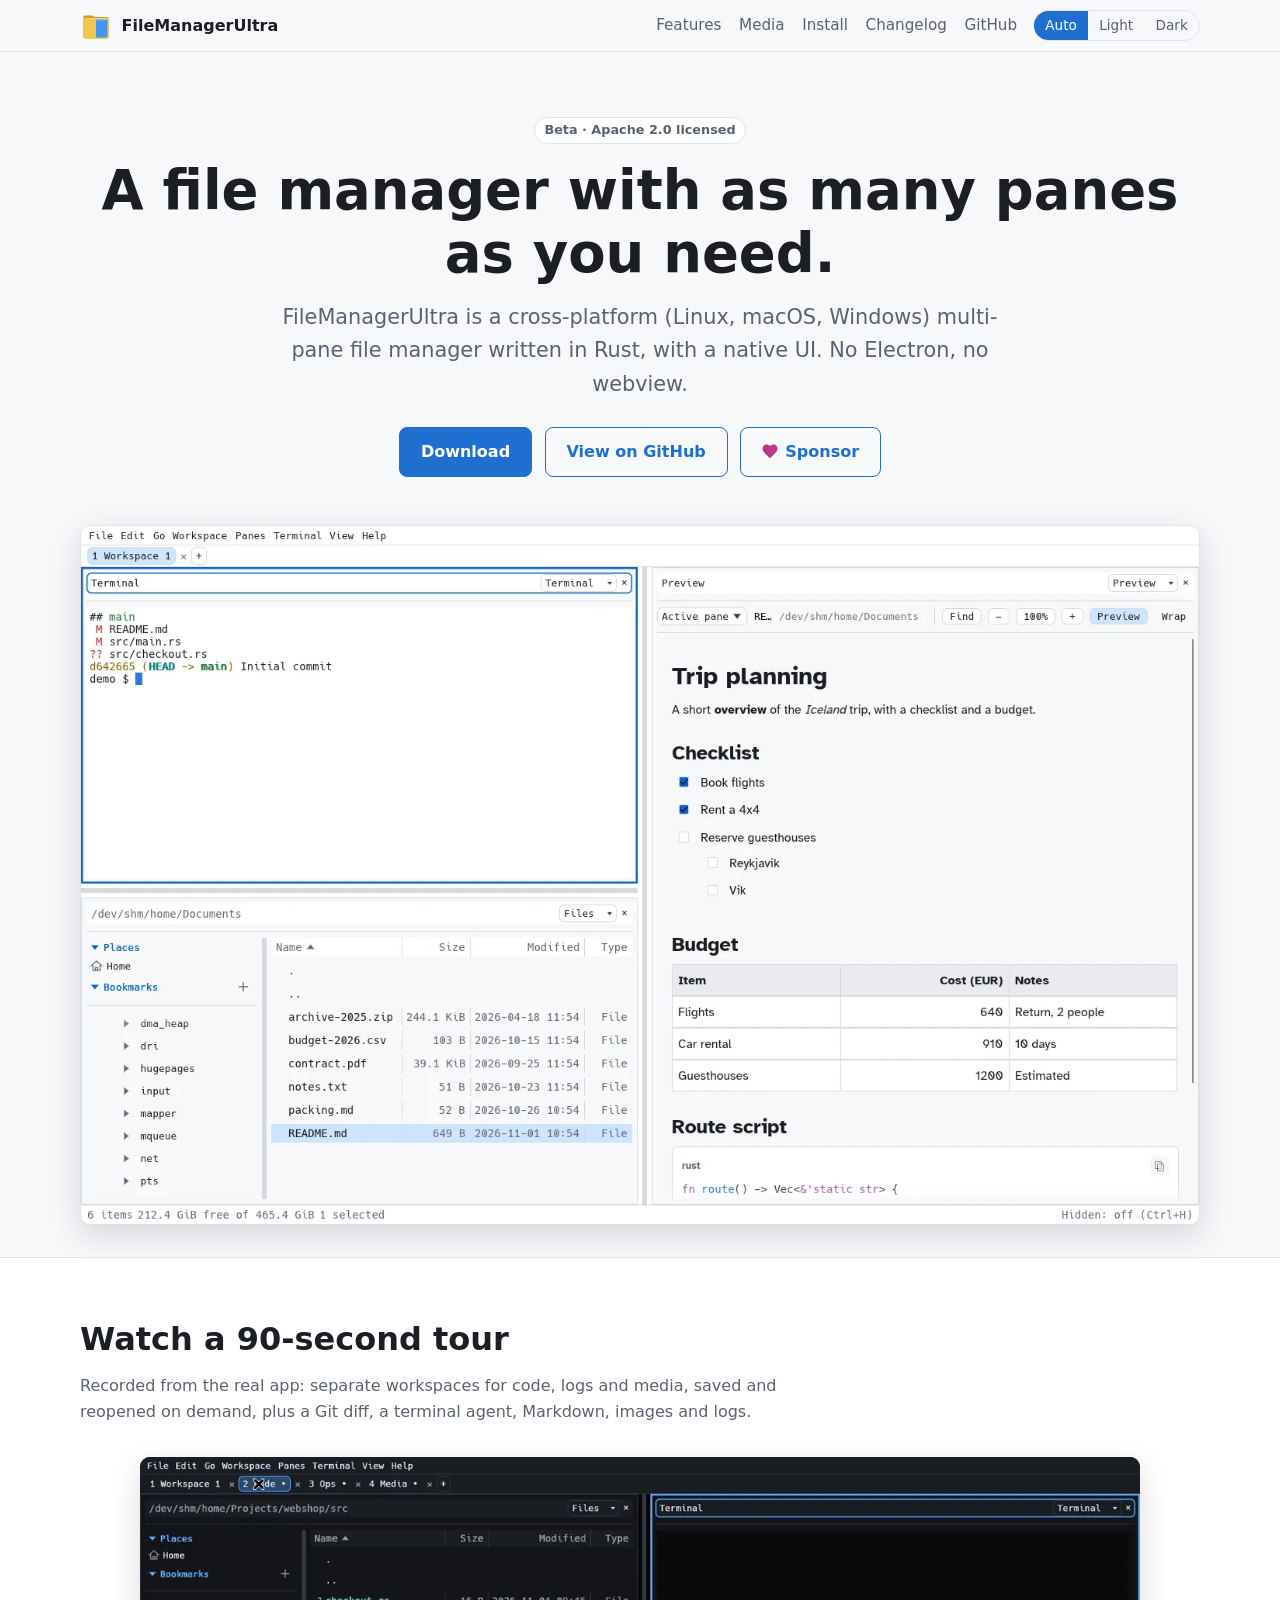
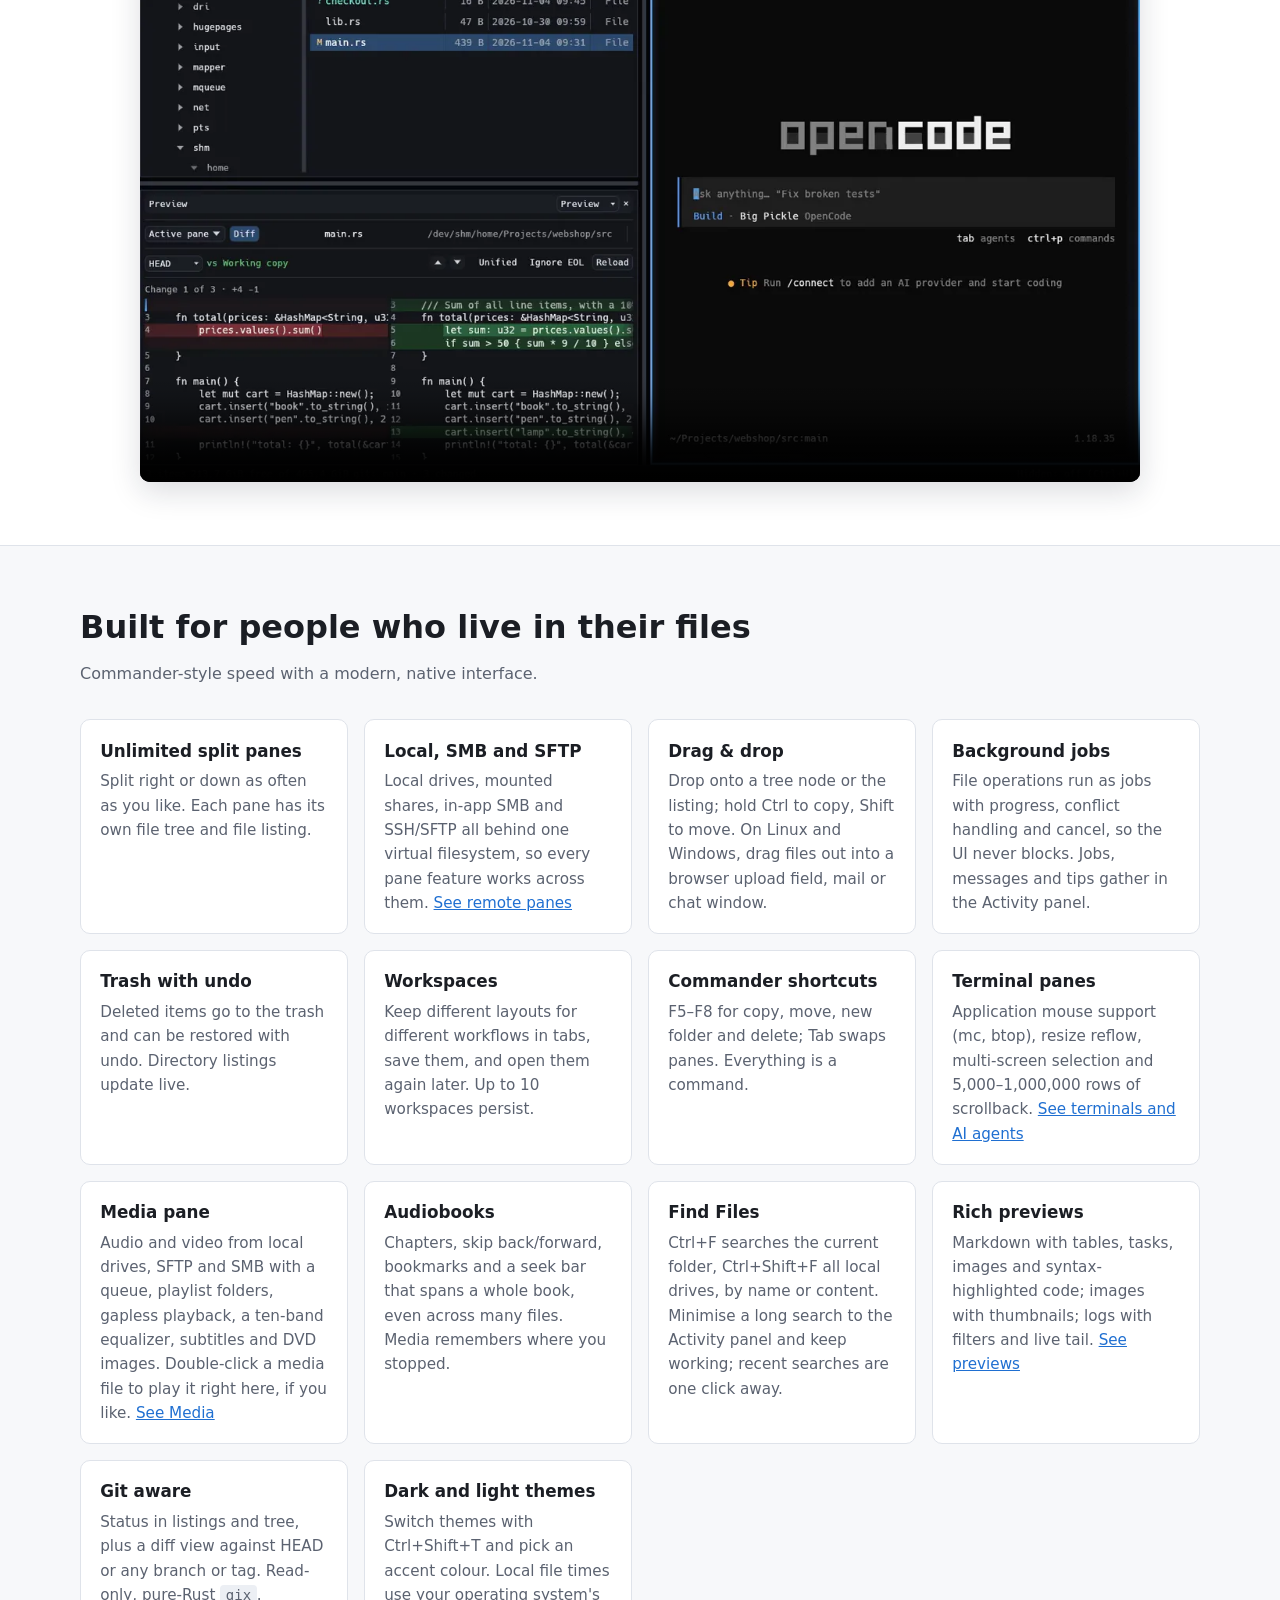
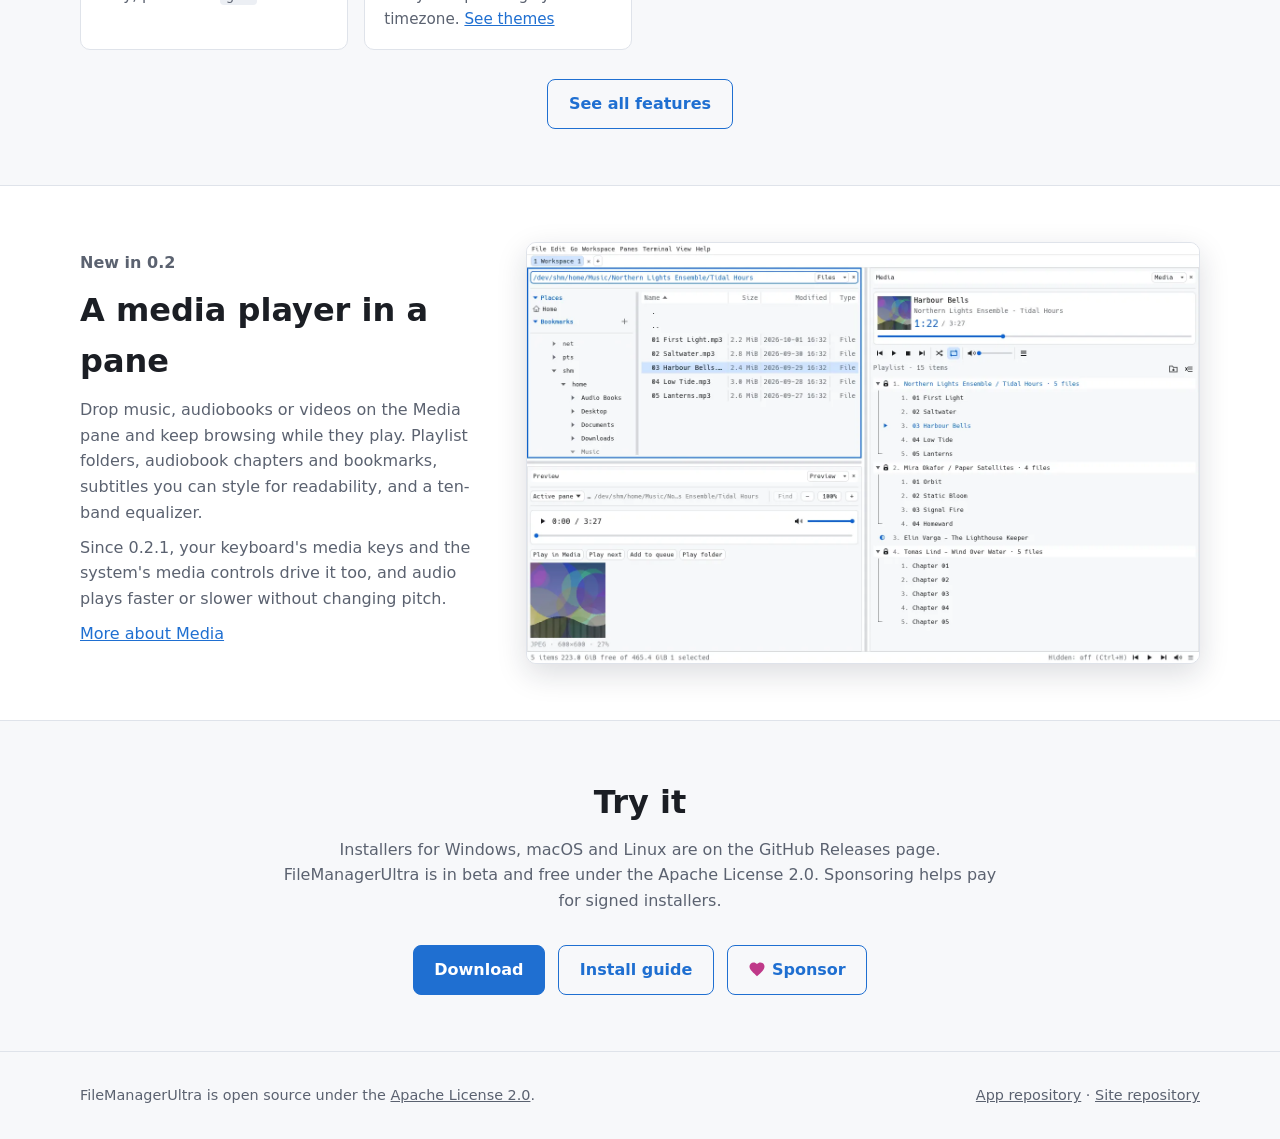
==== index.html @ ac201238 "Site for release 0.2.1 - Latest release 0.2.1 on the install page and in AGENTS.md. - Media: media k" ====
<!doctype html>
<html lang="en">
<head>
  <meta charset="utf-8">
  <meta name="viewport" content="width=device-width, initial-scale=1">
  <title>FileManagerUltra – a multi-pane file manager written in Rust</title>
  <meta name="description" content="FileManagerUltra is a cross-platform multi-pane file manager written in Rust with a native UI: unlimited split panes, local, SMB and SFTP, background jobs, terminal panes, a media player, rich previews and Git status.">
  <meta name="color-scheme" content="light dark">
  <link rel="icon" type="image/png" href="assets/favicon.png">
  <link rel="stylesheet" href="assets/style.css">
  <script>
    // Sections that moved off this page when the site was split up: keep old links working.
    (function () {
      var moved = { screenshots: "features.html#previews", accents: "features.html#accents", ai: "features.html#ai",
                    remote: "features.html#remote", install: "install.html", status: "install.html#status" };
      var to = moved[location.hash.slice(1)];
      if (to) location.replace(to);
    })();
  </script>
  <script src="assets/theme.js" defer></script>
  <script src="assets/lightbox.js" defer></script>
</head>
<body>
  <a class="skip" href="#main">Skip to content</a>

  <header class="site">
    <div class="wrap">
      <a class="brand" href="index.html"><img src="assets/logo.svg" alt="" width="32" height="32"><span>FileManagerUltra</span></a>
      <nav aria-label="Main">
        <a href="features.html">Features</a>
        <a href="features.html#media">Media</a>
        <a href="install.html">Install</a>
        <a href="https://github.com/FileManagerUltra/FileManagerUltra/blob/main/CHANGELOG.md">Changelog</a>
        <a href="https://github.com/FileManagerUltra/FileManagerUltra">GitHub</a>
      </nav>
      <div class="theme-toggle" role="group" aria-label="Theme">
        <button type="button" data-mode="auto" aria-pressed="true">Auto</button>
        <button type="button" data-mode="light" aria-pressed="false">Light</button>
        <button type="button" data-mode="dark" aria-pressed="false">Dark</button>
      </div>
    </div>
  </header>

  <main id="main">
    <section class="hero" id="top">
      <div class="wrap">
        <span class="badge">Beta · Apache 2.0 licensed</span>
        <h1>A file manager with as many panes as you need.</h1>
        <p class="lead">FileManagerUltra is a cross-platform (Linux, macOS, Windows) multi-pane file manager written in Rust, with a native UI. No Electron, no webview.</p>
        <div class="cta">
          <a class="btn" href="https://github.com/FileManagerUltra/FileManagerUltra/releases">Download</a>
          <a class="btn secondary" href="https://github.com/FileManagerUltra/FileManagerUltra">View on GitHub</a>
          <a class="btn secondary sponsor" href="https://github.com/sponsors/FileManagerUltra"><svg class="heart" aria-hidden="true" viewBox="0 0 16 16" width="16" height="16"><path fill="currentColor" d="M8 14.2 6.9 13.2C3 9.7.5 7.4.5 4.6.5 2.3 2.3.5 4.6.5c1.3 0 2.5.6 3.4 1.6C8.9 1.1 10.1.5 11.4.5c2.3 0 4.1 1.8 4.1 4.1 0 2.8-2.5 5.1-6.4 8.6Z"/></svg>Sponsor</a>
        </div>
        <figure class="shot">
          <picture>
            <source srcset="assets/screens/hero-dark.webp" media="(prefers-color-scheme: dark)">
            <img src="assets/screens/hero-light.webp" width="1440" height="900" alt="FileManagerUltra with a terminal pane and a file pane stacked on the left and a rendered Markdown preview on the right.">
          </picture>
        </figure>
      </div>
    </section>

    <section id="demo" class="alt">
      <div class="wrap">
        <h2>Watch a 90-second tour</h2>
        <p class="sub">Recorded from the real app: separate workspaces for code, logs and media, saved and reopened on demand, plus a Git diff, a terminal agent, Markdown, images and logs.</p>
        <div class="video-wrap">
          <video controls preload="none" poster="assets/video/poster.webp" width="1280" height="800">
            <source src="assets/video/demo.webm" type="video/webm">
            <source src="assets/video/demo.mp4" type="video/mp4">
            <track kind="captions" src="assets/video/demo.vtt" srclang="en" label="English" default>
            Your browser does not support HTML video. <a href="assets/video/demo.mp4">Download the demo</a>.
          </video>
        </div>
      </div>
    </section>

    <section id="features">
      <div class="wrap">
        <h2>Built for people who live in their files</h2>
        <p class="sub">Commander-style speed with a modern, native interface.</p>
        <div class="grid">
          <div class="card"><h3>Unlimited split panes</h3><p>Split right or down as often as you like. Each pane has its own file tree and file listing.</p></div>
          <div class="card"><h3>Local, SMB and SFTP</h3><p>Local drives, mounted shares, in-app SMB and SSH/SFTP all behind one virtual filesystem, so every pane feature works across them. <a href="features.html#remote">See remote panes</a></p></div>
          <div class="card"><h3>Drag &amp; drop</h3><p>Drop onto a tree node or the listing; hold Ctrl to copy, Shift to move. On Linux and Windows, drag files out into a browser upload field, mail or chat window.</p></div>
          <div class="card"><h3>Background jobs</h3><p>File operations run as jobs with progress, conflict handling and cancel, so the UI never blocks. Jobs, messages and tips gather in the Activity panel.</p></div>
          <div class="card"><h3>Trash with undo</h3><p>Deleted items go to the trash and can be restored with undo. Directory listings update live.</p></div>
          <div class="card"><h3>Workspaces</h3><p>Keep different layouts for different workflows in tabs, save them, and open them again later. Up to 10 workspaces persist.</p></div>
          <div class="card"><h3>Commander shortcuts</h3><p>F5–F8 for copy, move, new folder and delete; Tab swaps panes. Everything is a command.</p></div>
          <div class="card"><h3>Terminal panes</h3><p>Application mouse support (mc, btop), resize reflow, multi-screen selection and 5,000–1,000,000 rows of scrollback. <a href="features.html#ai">See terminals and AI agents</a></p></div>
          <div class="card"><h3>Media pane</h3><p>Audio and video from local drives, SFTP and SMB with a queue, playlist folders, gapless playback, a ten-band equalizer, subtitles and DVD images. Double-click a media file to play it right here, if you like. <a href="features.html#media">See Media</a></p></div>
          <div class="card"><h3>Audiobooks</h3><p>Chapters, skip back/forward, bookmarks and a seek bar that spans a whole book, even across many files. Media remembers where you stopped.</p></div>
          <div class="card"><h3>Find Files</h3><p>Ctrl+F searches the current folder, Ctrl+Shift+F all local drives, by name or content. Minimise a long search to the Activity panel and keep working; recent searches are one click away.</p></div>
          <div class="card"><h3>Rich previews</h3><p>Markdown with tables, tasks, images and syntax-highlighted code; images with thumbnails; logs with filters and live tail. <a href="features.html#previews">See previews</a></p></div>
          <div class="card"><h3>Git aware</h3><p>Status in listings and tree, plus a diff view against HEAD or any branch or tag. Read-only, pure-Rust <code>gix</code>.</p></div>
          <div class="card"><h3>Dark and light themes</h3><p>Switch themes with Ctrl+Shift+T and pick an accent colour. Local file times use your operating system's timezone. <a href="features.html#accents">See themes</a></p></div>
        </div>
        <div class="cta more"><a class="btn secondary" href="features.html">See all features</a></div>
      </div>
    </section>

    <section id="media-teaser" class="alt">
      <div class="wrap">
        <div class="feature">
          <div class="text">
            <p class="eyebrow">New in 0.2</p>
            <h2>A media player in a pane</h2>
            <p>Drop music, audiobooks or videos on the Media pane and keep browsing while they play. Playlist folders, audiobook chapters and bookmarks, subtitles you can style for readability, and a ten-band equalizer.</p>
            <p>Since 0.2.1, your keyboard's media keys and the system's media controls drive it too, and audio plays faster or slower without changing pitch.</p>
            <p><a href="features.html#media">More about Media</a></p>
          </div>
            <figure class="shot">
              <picture>
                <source srcset="assets/screens/media-dark.webp" media="(prefers-color-scheme: dark)">
                <img src="assets/screens/media-light.webp" width="1440" height="900" loading="lazy" alt="A Files pane and a Preview pane with an audio player on the left; the Media pane on the right shows the playing track with cover art and a playlist with album and audiobook folders.">
              </picture>
            </figure>
        </div>
      </div>
    </section>

    <section id="get">
      <div class="wrap center">
        <h2>Try it</h2>
        <p class="sub">Installers for Windows, macOS and Linux are on the GitHub Releases page. FileManagerUltra is in beta and free under the Apache License 2.0. Sponsoring helps pay for signed installers.</p>
        <div class="cta">
          <a class="btn" href="https://github.com/FileManagerUltra/FileManagerUltra/releases">Download</a>
          <a class="btn secondary" href="install.html">Install guide</a>
          <a class="btn secondary sponsor" href="https://github.com/sponsors/FileManagerUltra"><svg class="heart" aria-hidden="true" viewBox="0 0 16 16" width="16" height="16"><path fill="currentColor" d="M8 14.2 6.9 13.2C3 9.7.5 7.4.5 4.6.5 2.3 2.3.5 4.6.5c1.3 0 2.5.6 3.4 1.6C8.9 1.1 10.1.5 11.4.5c2.3 0 4.1 1.8 4.1 4.1 0 2.8-2.5 5.1-6.4 8.6Z"/></svg>Sponsor</a>
        </div>
      </div>
    </section>
  </main>

  <footer>
    <div class="wrap">
      <span>FileManagerUltra is open source under the <a href="https://github.com/FileManagerUltra/FileManagerUltra/blob/main/LICENSE">Apache License 2.0</a>.</span>
      <span><a href="https://github.com/FileManagerUltra/FileManagerUltra">App repository</a> · <a href="https://github.com/FileManagerUltra/FileManagerUltraSite">Site repository</a></span>
    </div>
  </footer>
</body>
</html>
---- assets/style.css ----
:root {
  color-scheme: light dark;
  --bg: #f7f8fa;
  --bg-alt: #ffffff;
  --text: #1b1e24;
  --muted: #5b6270;
  --border: #dfe3ea;
  --accent: #1f6fd1;
  --accent-text: #ffffff;
  --code-bg: #eceff4;
  --warn-bg: #fff4dc;
  --warn-border: #b97800;
  --sponsor: #bf3989;
  --shadow: 0 10px 30px rgba(20, 30, 50, 0.15);
  --radius: 10px;
  --font: system-ui, -apple-system, "Segoe UI", Roboto, "Helvetica Neue", Arial, sans-serif;
  --mono: ui-monospace, "SF Mono", Menlo, Consolas, "DejaVu Sans Mono", monospace;
}

@media (prefers-color-scheme: dark) {
  :root:not([data-theme="light"]) { --bg: #14161a; --bg-alt: #1b1e24; --text: #e8eaee; --muted: #a0a7b4; --border: #2c313a; --accent: #4594ed; --accent-text: #0b1220; --code-bg: #242830; --warn-bg: #2d2513; --warn-border: #e0a030; --sponsor: #f778ba; --shadow: 0 10px 30px rgba(0, 0, 0, 0.5); }
}
:root[data-theme="dark"] { --bg: #14161a; --bg-alt: #1b1e24; --text: #e8eaee; --muted: #a0a7b4; --border: #2c313a; --accent: #4594ed; --accent-text: #0b1220; --code-bg: #242830; --warn-bg: #2d2513; --warn-border: #e0a030; --sponsor: #f778ba; --shadow: 0 10px 30px rgba(0, 0, 0, 0.5); }
:root[data-theme="light"] { color-scheme: light; }
:root[data-theme="dark"] { color-scheme: dark; }

* { box-sizing: border-box; }

html { scroll-behavior: smooth; }

@media (prefers-reduced-motion: reduce) {
  html { scroll-behavior: auto; }
  * { transition: none !important; animation: none !important; }
}

body {
  margin: 0;
  font-family: var(--font);
  line-height: 1.6;
  color: var(--text);
  background: var(--bg);
}

a { color: var(--accent); }
a:focus-visible, .btn:focus-visible { outline: 3px solid var(--accent); outline-offset: 2px; }

.skip {
  position: absolute;
  left: -999px;
  top: 0;
  background: var(--accent);
  color: var(--accent-text);
  padding: .5rem 1rem;
  z-index: 10;
}
.skip:focus { left: 0; }

.wrap { width: min(1120px, 100% - 2rem); margin-inline: auto; }

header.site {
  position: sticky;
  top: 0;
  z-index: 5;
  background: color-mix(in srgb, var(--bg) 90%, transparent);
  backdrop-filter: blur(8px);
  border-bottom: 1px solid var(--border);
}
header.site .wrap { display: flex; align-items: center; gap: 1rem; padding-block: .6rem; flex-wrap: wrap; }
.brand { display: flex; align-items: center; gap: .6rem; font-weight: 700; color: var(--text); text-decoration: none; }
.brand img { width: 32px; height: 32px; }
nav { margin-left: auto; display: flex; gap: 1.1rem; flex-wrap: wrap; }
nav a { color: var(--muted); text-decoration: none; font-size: .95rem; }
nav a:hover { color: var(--text); }

.hero { padding: 4rem 0 2rem; text-align: center; }
.hero h1 { font-size: clamp(2rem, 5vw, 3.4rem); line-height: 1.15; margin: 0 0 1rem; }
.hero p.lead { font-size: clamp(1.05rem, 2.2vw, 1.3rem); color: var(--muted); max-width: 46rem; margin: 0 auto 1.6rem; }
.badge {
  display: inline-block;
  font-size: .8rem;
  font-weight: 600;
  padding: .15rem .6rem;
  border: 1px solid var(--border);
  border-radius: 999px;
  color: var(--muted);
  background: var(--bg-alt);
  margin-bottom: 1rem;
}
.cta { display: flex; gap: .8rem; justify-content: center; flex-wrap: wrap; }
.btn {
  display: inline-block;
  padding: .7rem 1.3rem;
  border-radius: 8px;
  font-weight: 600;
  text-decoration: none;
  border: 1px solid var(--accent);
  background: var(--accent);
  color: var(--accent-text);
}
.btn.secondary { background: transparent; color: var(--accent); }
.btn:hover { filter: brightness(1.08); }

.shot {
  margin: 0;
  border-radius: var(--radius);
  overflow: hidden;
  border: 1px solid var(--border);
  box-shadow: var(--shadow);
  background: var(--bg-alt);
}
.shot img { display: block; width: 100%; height: auto; }
.shot figcaption { padding: .7rem 1rem; font-size: .9rem; color: var(--muted); border-top: 1px solid var(--border); }
.hero .shot { margin-top: 3rem; text-align: left; }

section { padding: 3.5rem 0; }
section.alt { background: var(--bg-alt); border-block: 1px solid var(--border); }
h2 { font-size: clamp(1.5rem, 3vw, 2rem); margin: 0 0 .5rem; }
.sub { color: var(--muted); margin: 0 0 2rem; max-width: 46rem; }

.grid { display: grid; gap: 1rem; grid-template-columns: repeat(auto-fit, minmax(260px, 1fr)); }
.card { border: 1px solid var(--border); border-radius: var(--radius); padding: 1.1rem 1.2rem; background: var(--bg-alt); }
section.alt .card { background: var(--bg); }
.card h3 { margin: 0 0 .3rem; font-size: 1.05rem; }
.card p { margin: 0; color: var(--muted); font-size: .95rem; }

.showcase { display: grid; gap: 3rem; }
.feature { display: grid; gap: 1.5rem; align-items: center; grid-template-columns: 1fr 1.6fr; }
.feature:nth-child(even) { grid-template-columns: 1.6fr 1fr; }
.feature:nth-child(even) .text { order: 2; }
.feature h3 { margin: 0 0 .5rem; font-size: 1.3rem; }
.feature p { color: var(--muted); margin: 0 0 .6rem; }
@media (max-width: 820px) {
  .feature, .feature:nth-child(even) { grid-template-columns: 1fr; }
  .feature:nth-child(even) .text { order: 0; }
}

.platforms { display: grid; gap: 1rem; grid-template-columns: repeat(auto-fit, minmax(300px, 1fr)); }
pre, code { font-family: var(--mono); font-size: .88rem; }
code { background: var(--code-bg); padding: .1rem .35rem; border-radius: 4px; }
pre { background: var(--code-bg); padding: .8rem 1rem; border-radius: 8px; overflow-x: auto; margin: .6rem 0; }
pre code { background: none; padding: 0; }
.card ol, .card ul { margin: .4rem 0 0; padding-left: 1.2rem; color: var(--muted); font-size: .95rem; }

.note { border-left: 4px solid var(--accent); padding: .6rem 1rem; background: var(--bg-alt); border-radius: 0 8px 8px 0; margin-top: 1.5rem; color: var(--muted); }

footer { border-top: 1px solid var(--border); padding: 2rem 0; color: var(--muted); font-size: .9rem; }
footer .wrap { display: flex; gap: 1rem 2rem; flex-wrap: wrap; justify-content: space-between; }
footer a { color: var(--muted); }

.theme-toggle { display: inline-flex; border: 1px solid var(--border); border-radius: 999px; overflow: hidden; }
.theme-toggle button { font: inherit; font-size: .85rem; padding: .25rem .7rem; border: 0; background: transparent; color: var(--muted); cursor: pointer; }
.theme-toggle button[aria-pressed="true"] { background: var(--accent); color: var(--accent-text); }
.theme-toggle button:focus-visible { outline: 3px solid var(--accent); outline-offset: -3px; }
.video-wrap { max-width: 1000px; margin-inline: auto; }
.video-wrap video { width: 100%; height: auto; border-radius: var(--radius); box-shadow: var(--shadow); background: #000; }
.pair { display: grid; grid-template-columns: repeat(2, 1fr); gap: 1.25rem; margin-top: 1.5rem; }
.pair figure { margin: 0; }
.pair figcaption { font-size: .9rem; color: var(--muted); margin-top: .4rem; }
.pair img { width: 100%; height: auto; border-radius: var(--radius); box-shadow: var(--shadow); }
@media (max-width: 700px) { .pair { grid-template-columns: 1fr; } }

.zoomable { cursor: zoom-in; }
.lightbox { border: 0; padding: 0; background: transparent; max-width: 96vw; max-height: 96vh; }
.lightbox::backdrop { background: rgba(0, 0, 0, .85); }
.lightbox img { display: block; max-width: 96vw; max-height: 96vh; width: auto; height: auto; border-radius: 8px; cursor: zoom-out; }
.lightbox-close { position: fixed; top: 12px; right: 16px; font-size: 2rem; line-height: 1; color: #fff; background: rgba(0, 0, 0, .5); border: 0; border-radius: 50%; width: 2.5rem; height: 2.5rem; cursor: pointer; }

.pair.trio { grid-template-columns: repeat(3, 1fr); }
@media (max-width: 700px) { .pair.trio { grid-template-columns: 1fr; } }

/* Multi-page: current page in the header, page headings, in-page sub-navigation */
nav a[aria-current="page"] { color: var(--text); font-weight: 600; }
section[id] { scroll-margin-top: 4.5rem; }
.page-head { padding: 3rem 0 1rem; text-align: center; }
.page-head h1, #install h1 { font-size: clamp(1.8rem, 4vw, 2.6rem); line-height: 1.2; margin: 0 0 .6rem; }
.page-head .sub { margin-inline: auto; margin-bottom: 1.4rem; }
.subnav { margin: 0; display: flex; flex-wrap: wrap; gap: .5rem; justify-content: center; }
.subnav a { border: 1px solid var(--border); border-radius: 999px; padding: .25rem .85rem; color: var(--text); background: var(--bg-alt); font-size: .92rem; }
.subnav a:hover { border-color: var(--accent); }
.tag {
  display: inline-block;
  font-size: .72rem;
  font-weight: 600;
  line-height: 1.5;
  padding: 0 .5rem;
  border-radius: 999px;
  border: 1px solid var(--accent);
  color: var(--accent);
  vertical-align: middle;
  margin-left: .35rem;
  white-space: nowrap;
}
h2 .tag { font-size: .8rem; }
.eyebrow { margin: 0 0 .3rem; font-weight: 600; color: var(--text); }
.eyebrow .tag { margin-left: .25rem; }
.feature .text h2 { margin-bottom: .6rem; }
.cta.more { margin-top: 1.8rem; }
.center { text-align: center; }
.center .sub { margin-inline: auto; }
@media (max-width: 600px) {
  header.site { position: static; }
  header.site .wrap { gap: .5rem 1rem; }
  nav { margin-left: 0; gap: .5rem .85rem; width: 100%; }
  nav a { font-size: .9rem; }
  section[id] { scroll-margin-top: 1rem; }
}

/* Prominent notice (install page: unsigned installers) */
.notice { border: 1px solid var(--warn-border); border-left-width: 6px; background: var(--warn-bg); border-radius: var(--radius); padding: 1rem 1.25rem; margin: 0 0 2rem; max-width: 52rem; }
.notice h2 { font-size: 1.15rem; margin: 0 0 .4rem; }
.notice h2::before { content: "\26A0\FE0E"; color: var(--warn-border); margin-right: .45rem; }
.notice p { margin: 0 0 .5rem; }
.notice p:last-child { margin-bottom: 0; }

/* Sponsor button (landing page) */
.btn.sponsor { display: inline-flex; align-items: center; gap: .45rem; }
.btn.sponsor .heart { color: var(--sponsor); flex: none; }
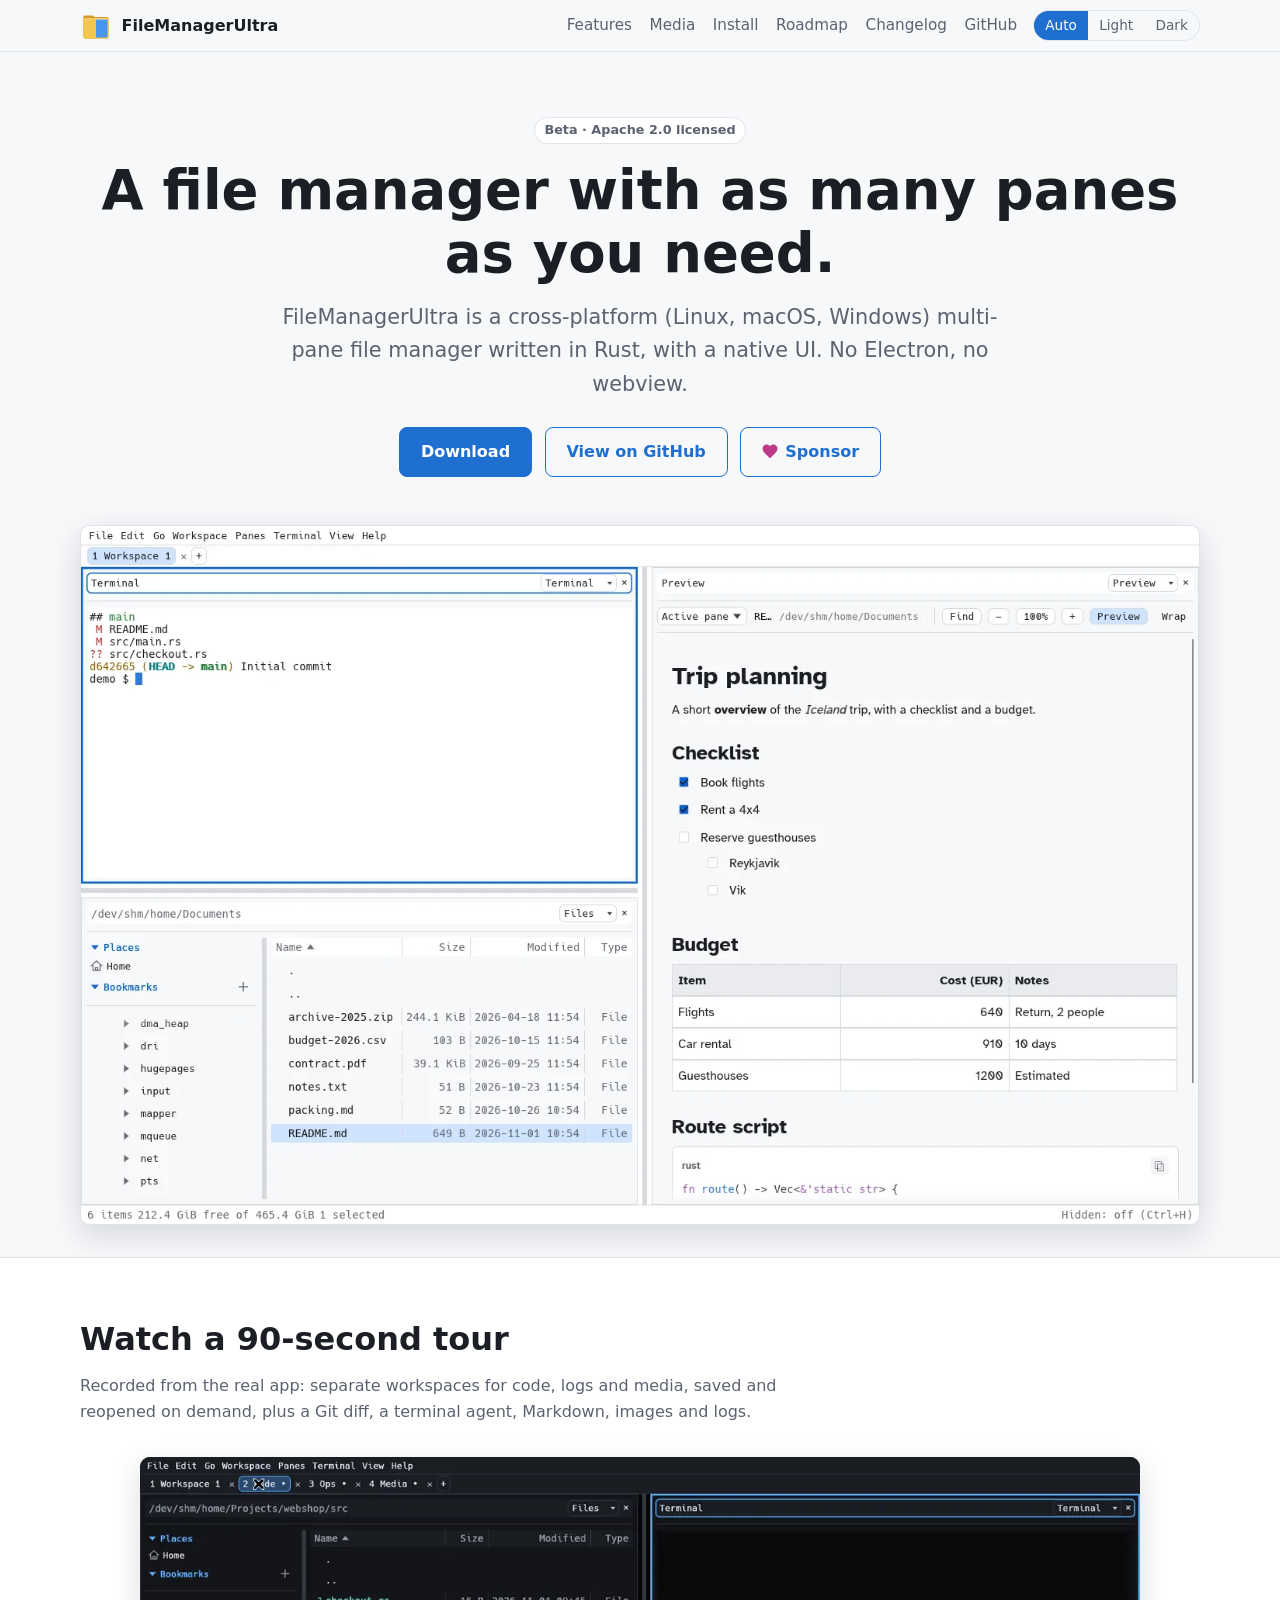
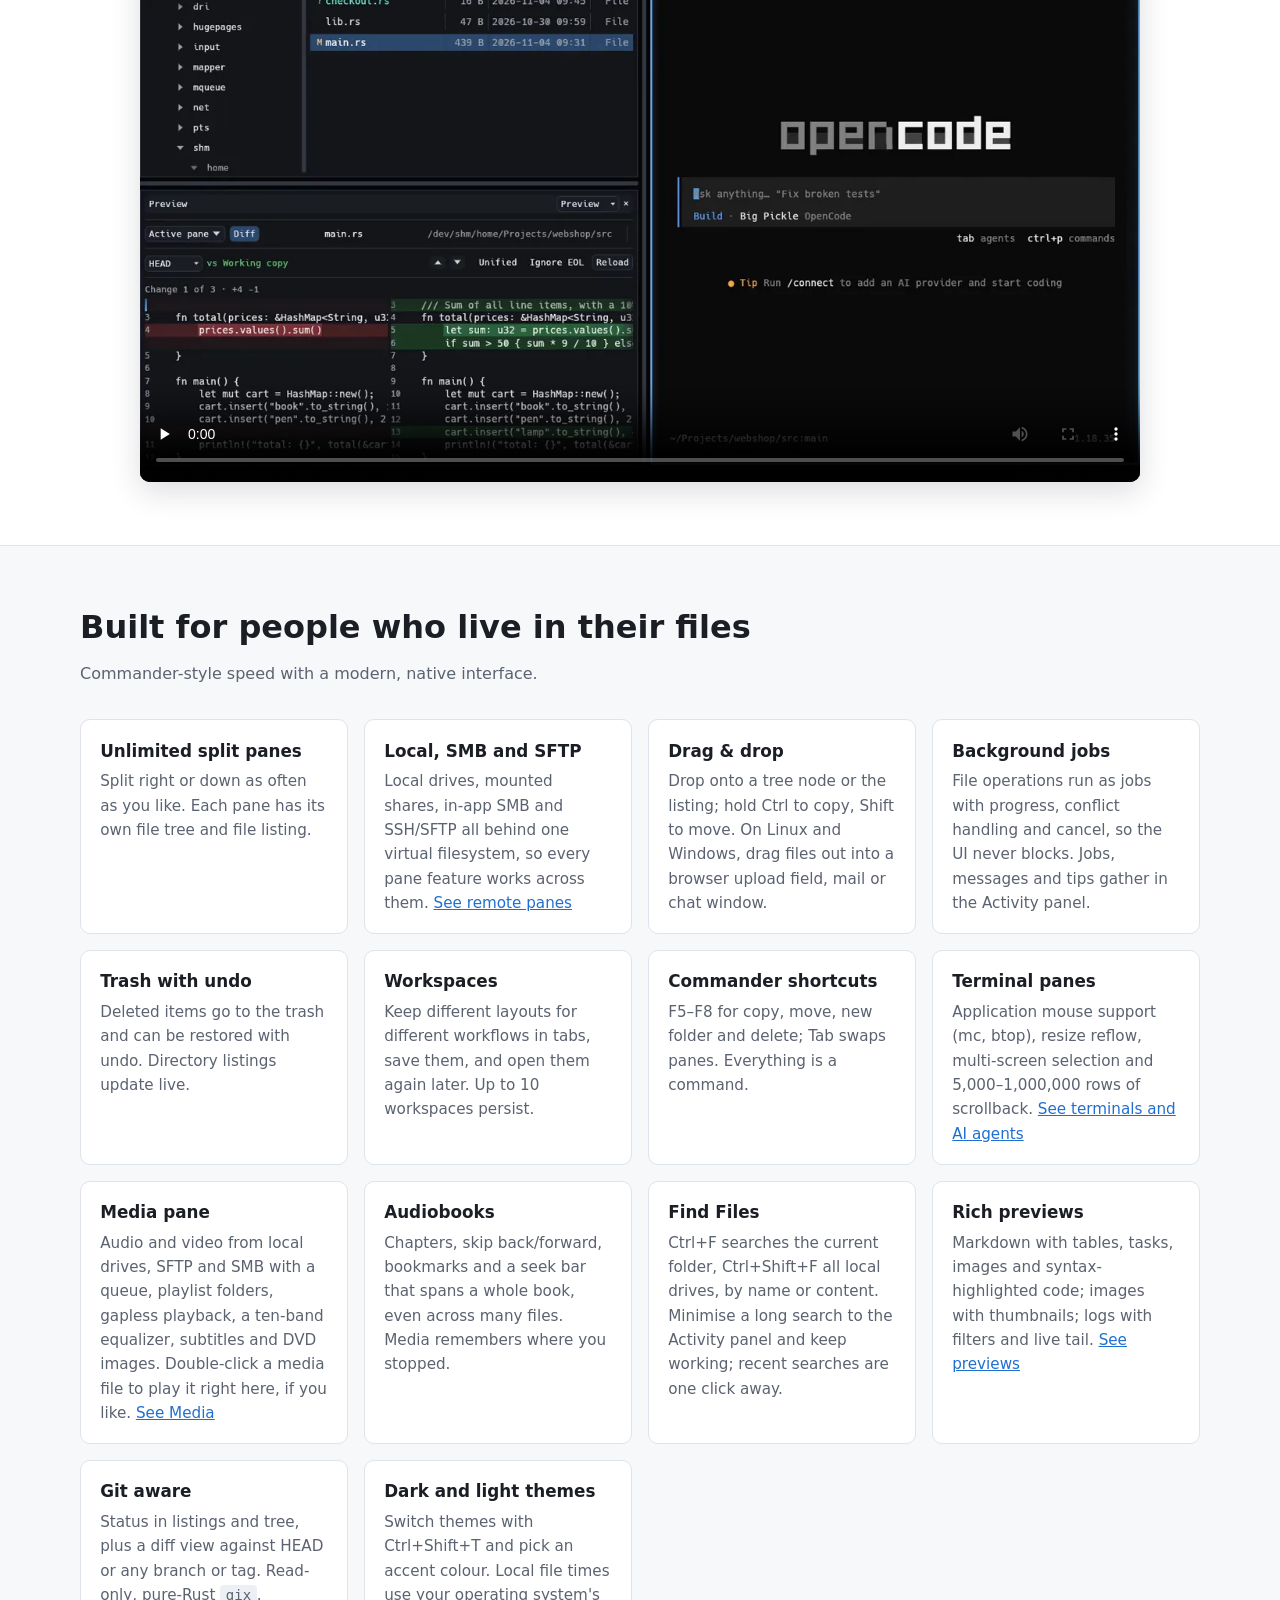
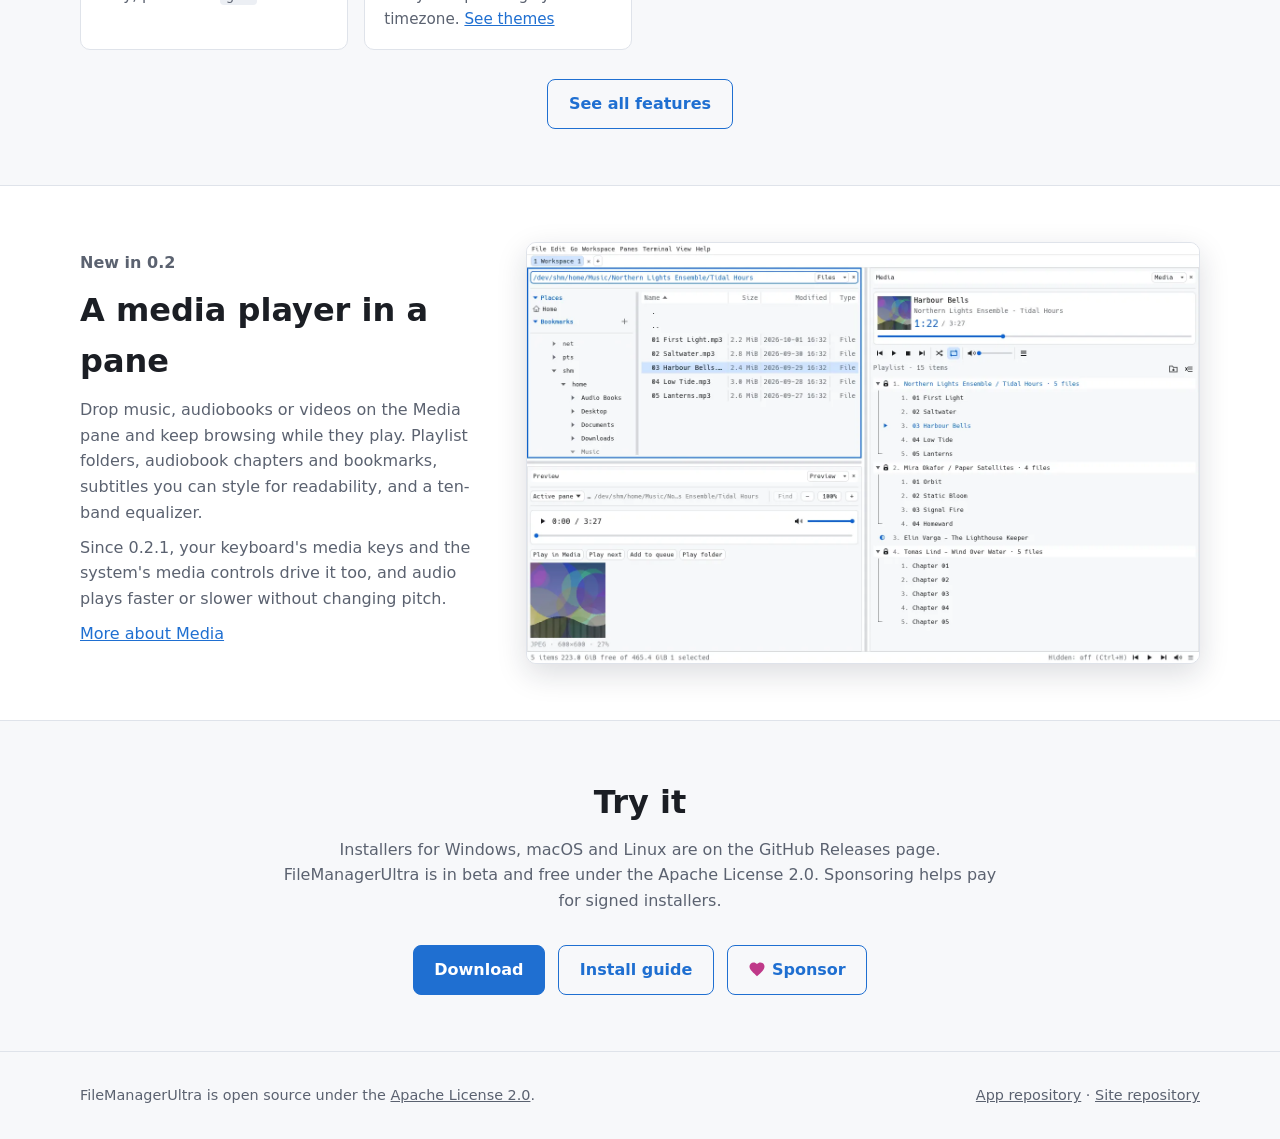
==== commit 071ec9a3: "Add a Roadmap page New roadmap.html with what is ready for the next release, current work, and what " ====
--- a/index.html
+++ b/index.html
@@ -30,6 +30,7 @@
         <a href="features.html">Features</a>
         <a href="features.html#media">Media</a>
         <a href="install.html">Install</a>
+        <a href="roadmap.html">Roadmap</a>
         <a href="https://github.com/FileManagerUltra/FileManagerUltra/blob/main/CHANGELOG.md">Changelog</a>
         <a href="https://github.com/FileManagerUltra/FileManagerUltra">GitHub</a>
       </nav>
--- a/assets/style.css
+++ b/assets/style.css
@@ -215,3 +215,6 @@
 /* Sponsor button (landing page) */
 .btn.sponsor { display: inline-flex; align-items: center; gap: .45rem; }
 .btn.sponsor .heart { color: var(--sponsor); flex: none; }
+
+/* Roadmap page: last-updated line under the page heading */
+.page-head .updated { margin: -.8rem 0 1.4rem; color: var(--muted); font-size: .9rem; }
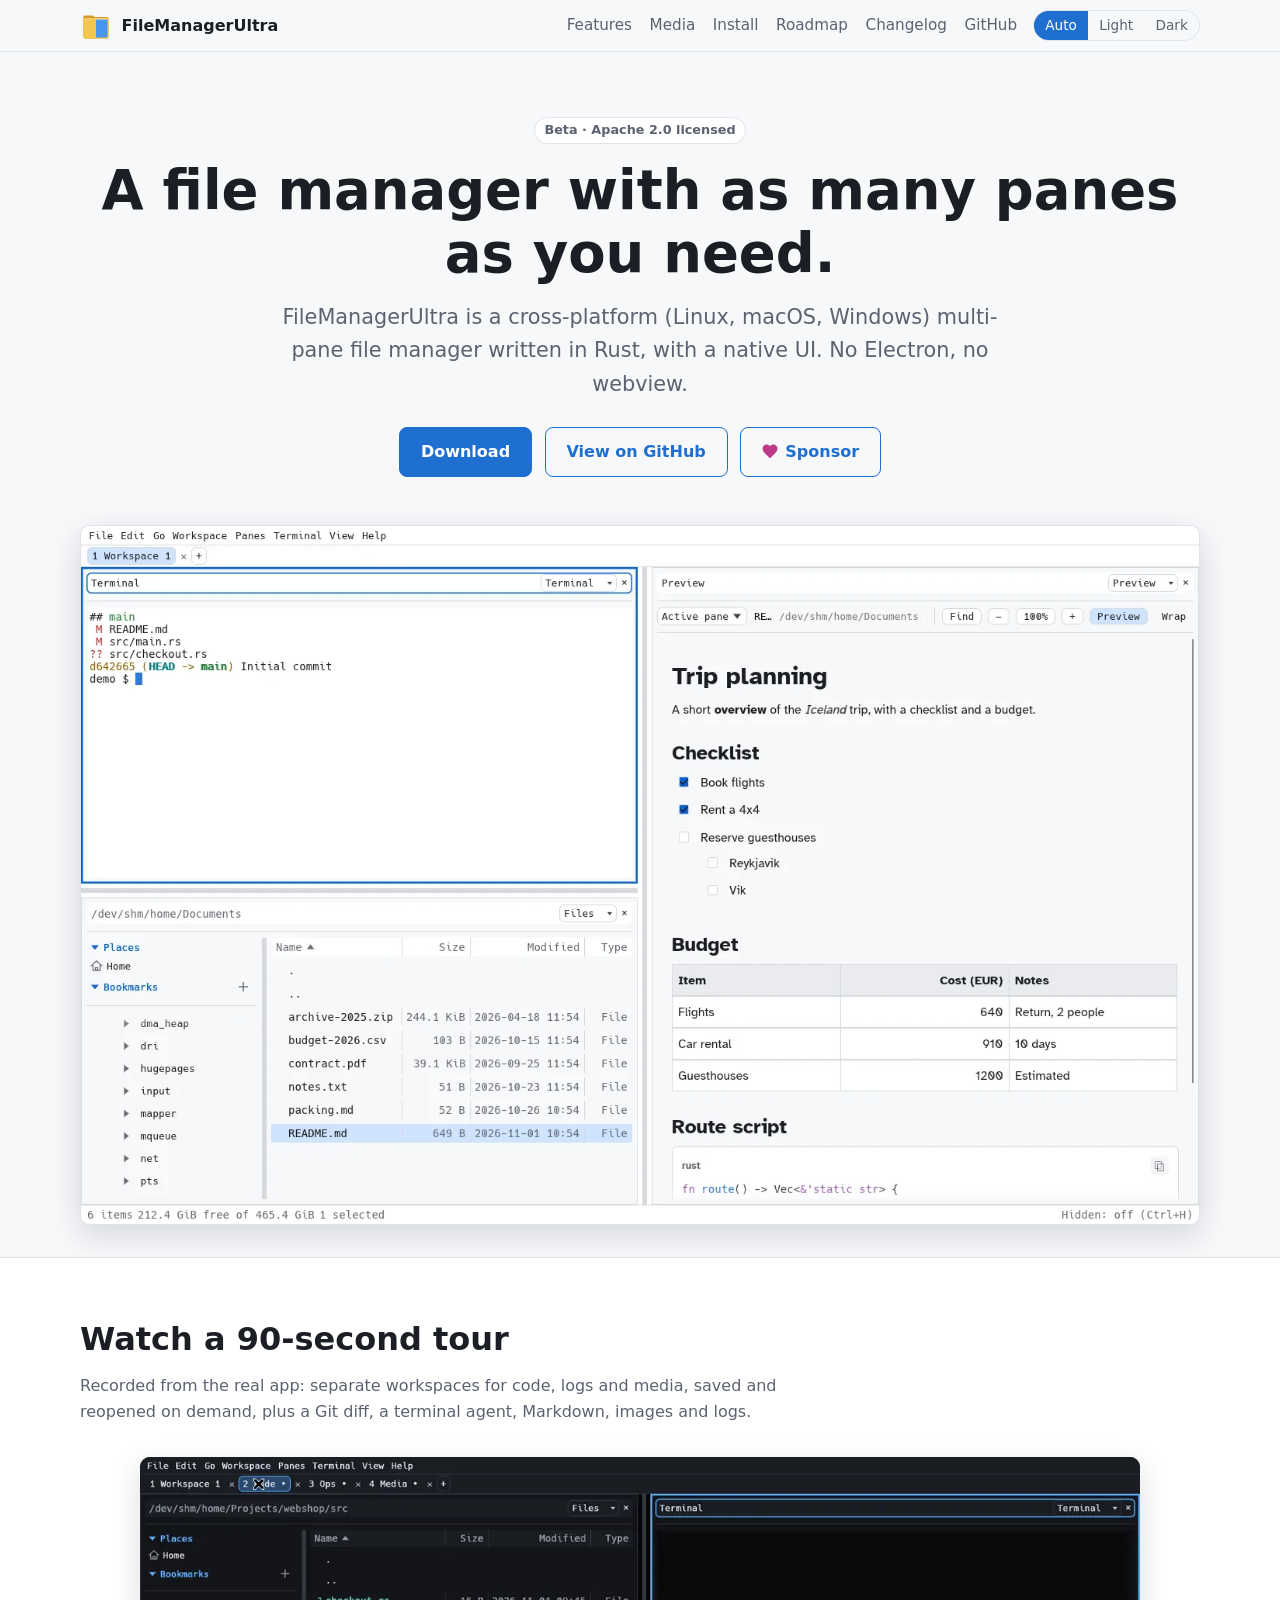
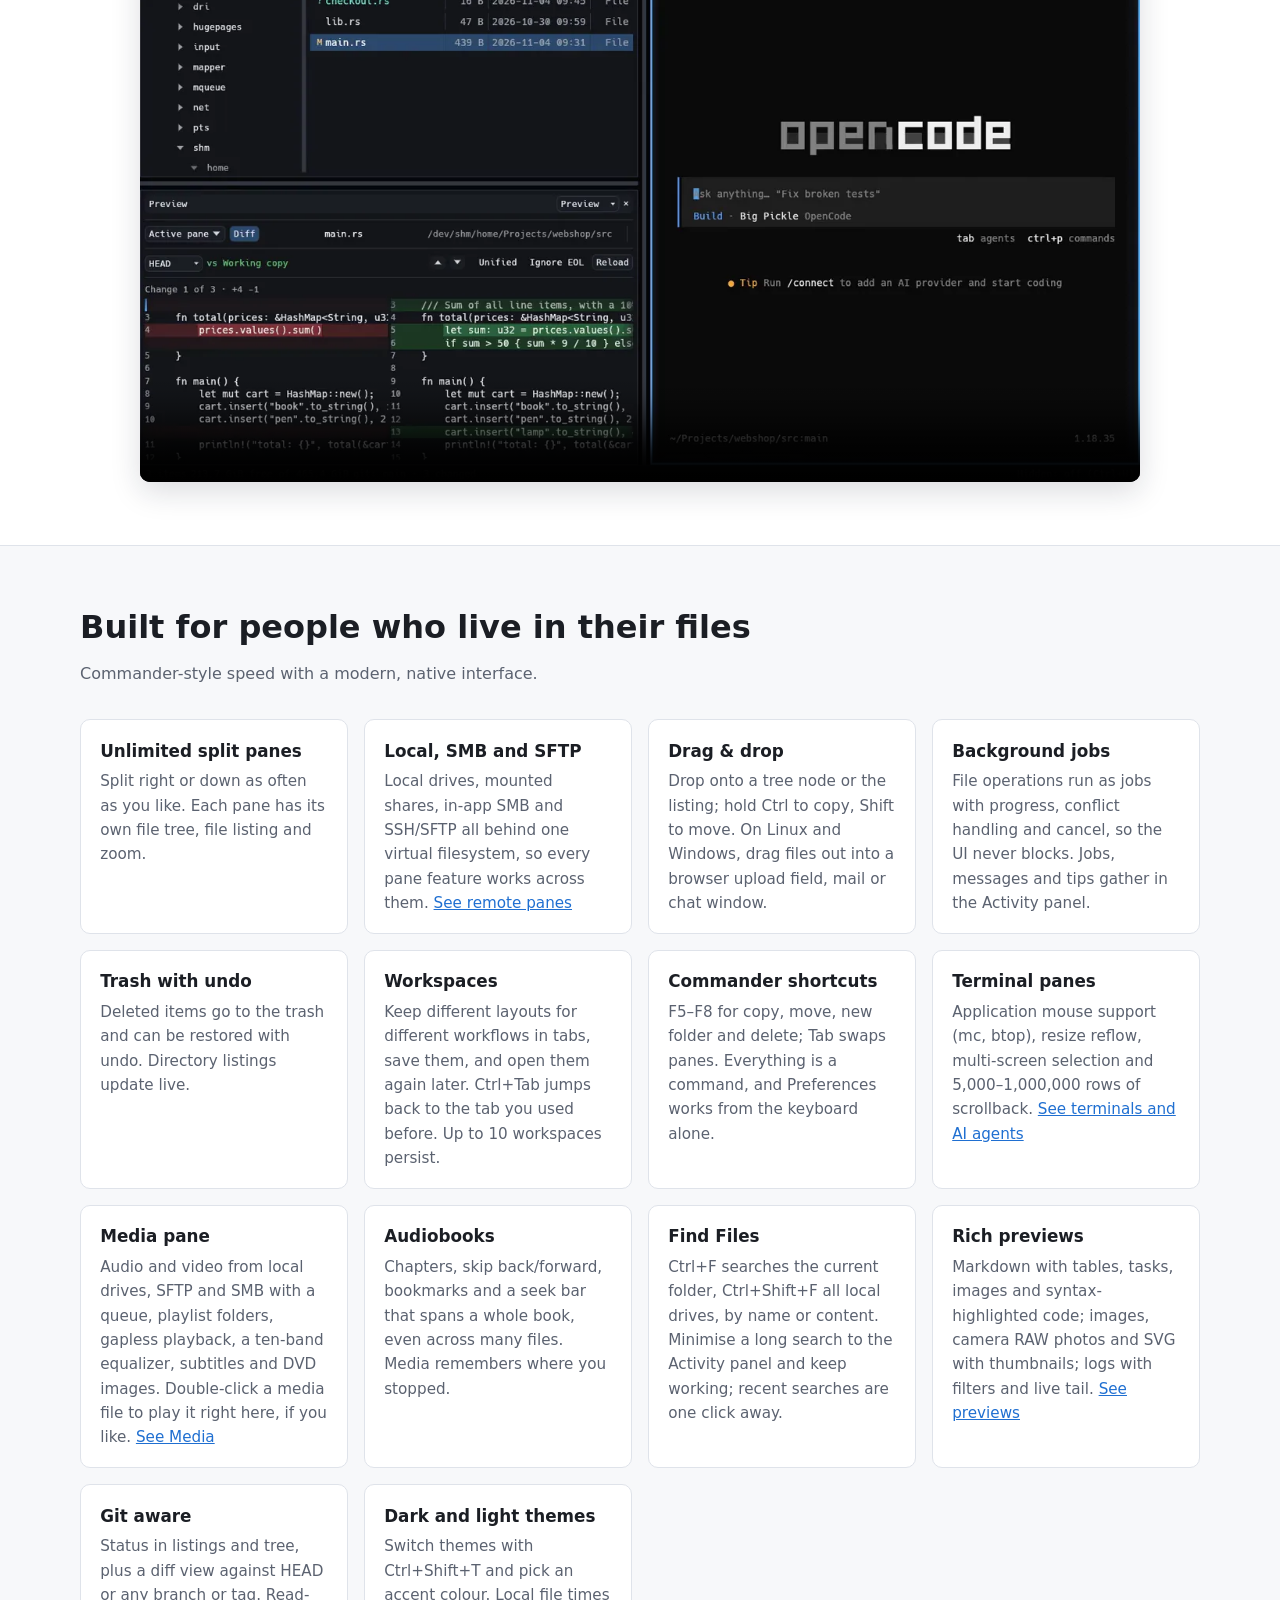
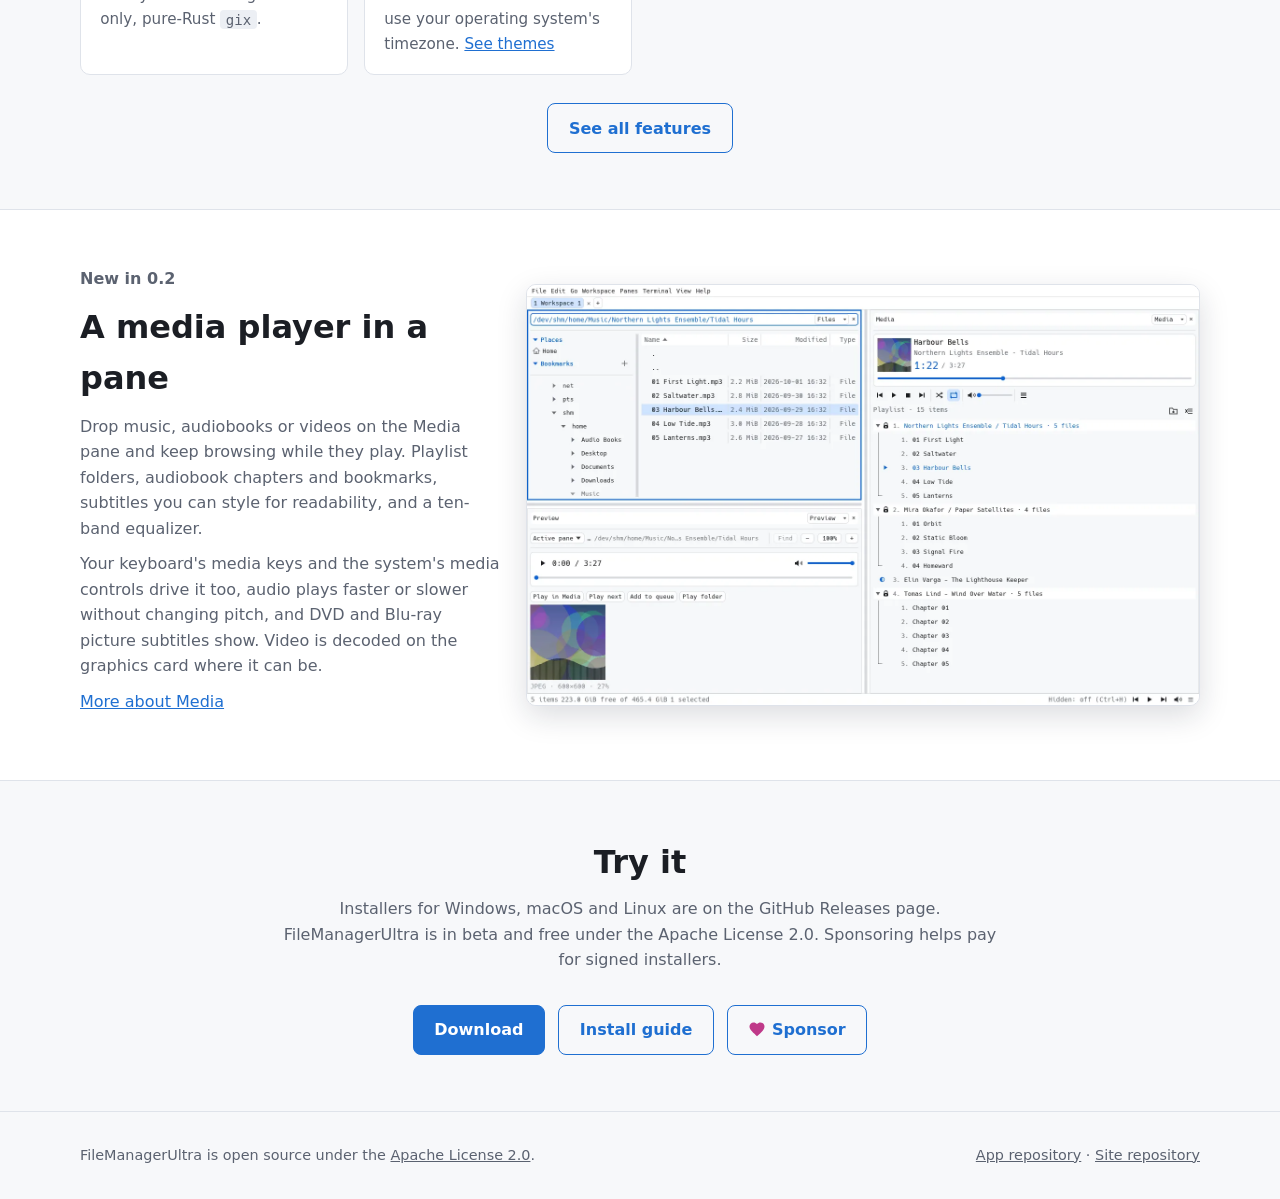
==== commit 84efbda7: "Site for release 0.2.3 Covers 0.2.2 as well; the site was still at 0.2.1.  - Latest release 0.2.3 on" ====
--- a/index.html
+++ b/index.html
@@ -82,18 +82,18 @@
         <h2>Built for people who live in their files</h2>
         <p class="sub">Commander-style speed with a modern, native interface.</p>
         <div class="grid">
-          <div class="card"><h3>Unlimited split panes</h3><p>Split right or down as often as you like. Each pane has its own file tree and file listing.</p></div>
+          <div class="card"><h3>Unlimited split panes</h3><p>Split right or down as often as you like. Each pane has its own file tree, file listing and zoom.</p></div>
           <div class="card"><h3>Local, SMB and SFTP</h3><p>Local drives, mounted shares, in-app SMB and SSH/SFTP all behind one virtual filesystem, so every pane feature works across them. <a href="features.html#remote">See remote panes</a></p></div>
           <div class="card"><h3>Drag &amp; drop</h3><p>Drop onto a tree node or the listing; hold Ctrl to copy, Shift to move. On Linux and Windows, drag files out into a browser upload field, mail or chat window.</p></div>
           <div class="card"><h3>Background jobs</h3><p>File operations run as jobs with progress, conflict handling and cancel, so the UI never blocks. Jobs, messages and tips gather in the Activity panel.</p></div>
           <div class="card"><h3>Trash with undo</h3><p>Deleted items go to the trash and can be restored with undo. Directory listings update live.</p></div>
-          <div class="card"><h3>Workspaces</h3><p>Keep different layouts for different workflows in tabs, save them, and open them again later. Up to 10 workspaces persist.</p></div>
-          <div class="card"><h3>Commander shortcuts</h3><p>F5–F8 for copy, move, new folder and delete; Tab swaps panes. Everything is a command.</p></div>
+          <div class="card"><h3>Workspaces</h3><p>Keep different layouts for different workflows in tabs, save them, and open them again later. Ctrl+Tab jumps back to the tab you used before. Up to 10 workspaces persist.</p></div>
+          <div class="card"><h3>Commander shortcuts</h3><p>F5–F8 for copy, move, new folder and delete; Tab swaps panes. Everything is a command, and Preferences works from the keyboard alone.</p></div>
           <div class="card"><h3>Terminal panes</h3><p>Application mouse support (mc, btop), resize reflow, multi-screen selection and 5,000–1,000,000 rows of scrollback. <a href="features.html#ai">See terminals and AI agents</a></p></div>
           <div class="card"><h3>Media pane</h3><p>Audio and video from local drives, SFTP and SMB with a queue, playlist folders, gapless playback, a ten-band equalizer, subtitles and DVD images. Double-click a media file to play it right here, if you like. <a href="features.html#media">See Media</a></p></div>
           <div class="card"><h3>Audiobooks</h3><p>Chapters, skip back/forward, bookmarks and a seek bar that spans a whole book, even across many files. Media remembers where you stopped.</p></div>
           <div class="card"><h3>Find Files</h3><p>Ctrl+F searches the current folder, Ctrl+Shift+F all local drives, by name or content. Minimise a long search to the Activity panel and keep working; recent searches are one click away.</p></div>
-          <div class="card"><h3>Rich previews</h3><p>Markdown with tables, tasks, images and syntax-highlighted code; images with thumbnails; logs with filters and live tail. <a href="features.html#previews">See previews</a></p></div>
+          <div class="card"><h3>Rich previews</h3><p>Markdown with tables, tasks, images and syntax-highlighted code; images, camera RAW photos and SVG with thumbnails; logs with filters and live tail. <a href="features.html#previews">See previews</a></p></div>
           <div class="card"><h3>Git aware</h3><p>Status in listings and tree, plus a diff view against HEAD or any branch or tag. Read-only, pure-Rust <code>gix</code>.</p></div>
           <div class="card"><h3>Dark and light themes</h3><p>Switch themes with Ctrl+Shift+T and pick an accent colour. Local file times use your operating system's timezone. <a href="features.html#accents">See themes</a></p></div>
         </div>
@@ -108,7 +108,7 @@
             <p class="eyebrow">New in 0.2</p>
             <h2>A media player in a pane</h2>
             <p>Drop music, audiobooks or videos on the Media pane and keep browsing while they play. Playlist folders, audiobook chapters and bookmarks, subtitles you can style for readability, and a ten-band equalizer.</p>
-            <p>Since 0.2.1, your keyboard's media keys and the system's media controls drive it too, and audio plays faster or slower without changing pitch.</p>
+            <p>Your keyboard's media keys and the system's media controls drive it too, audio plays faster or slower without changing pitch, and DVD and Blu-ray picture subtitles show. Video is decoded on the graphics card where it can be.</p>
             <p><a href="features.html#media">More about Media</a></p>
           </div>
             <figure class="shot">
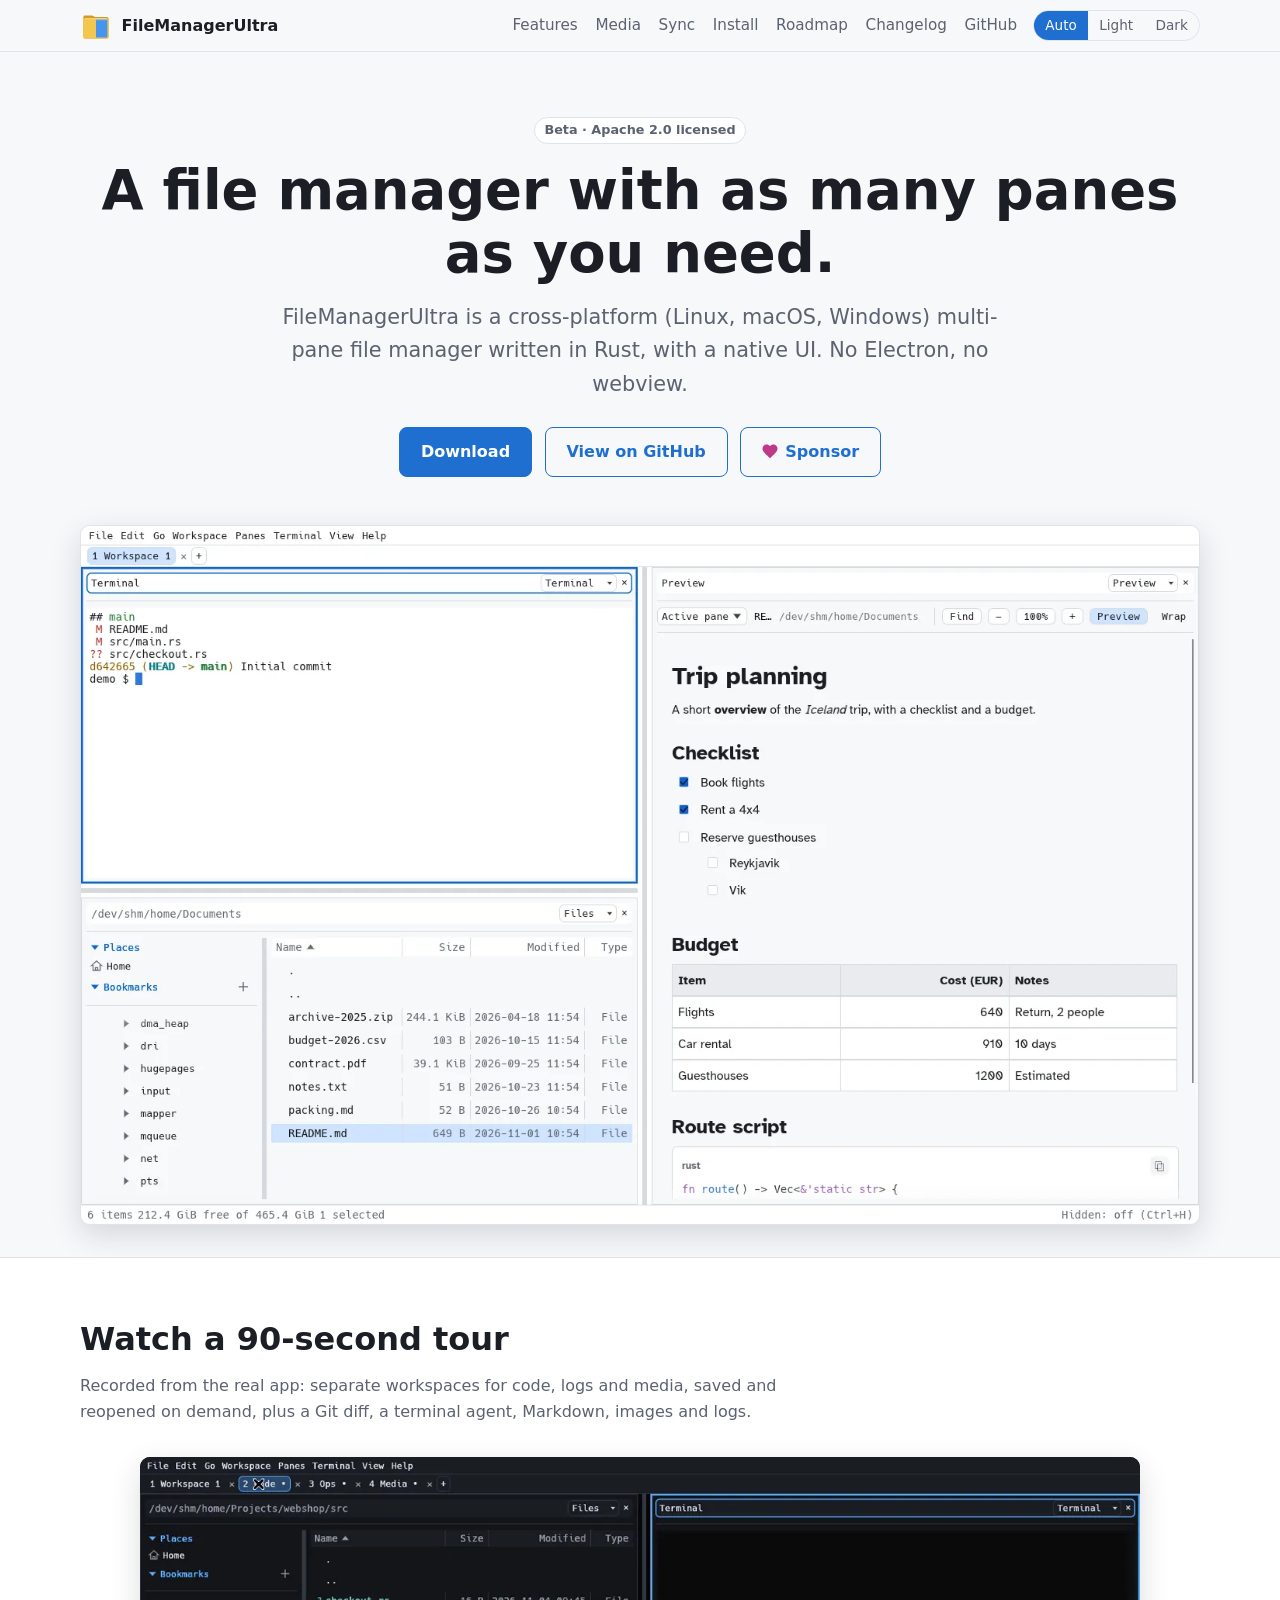
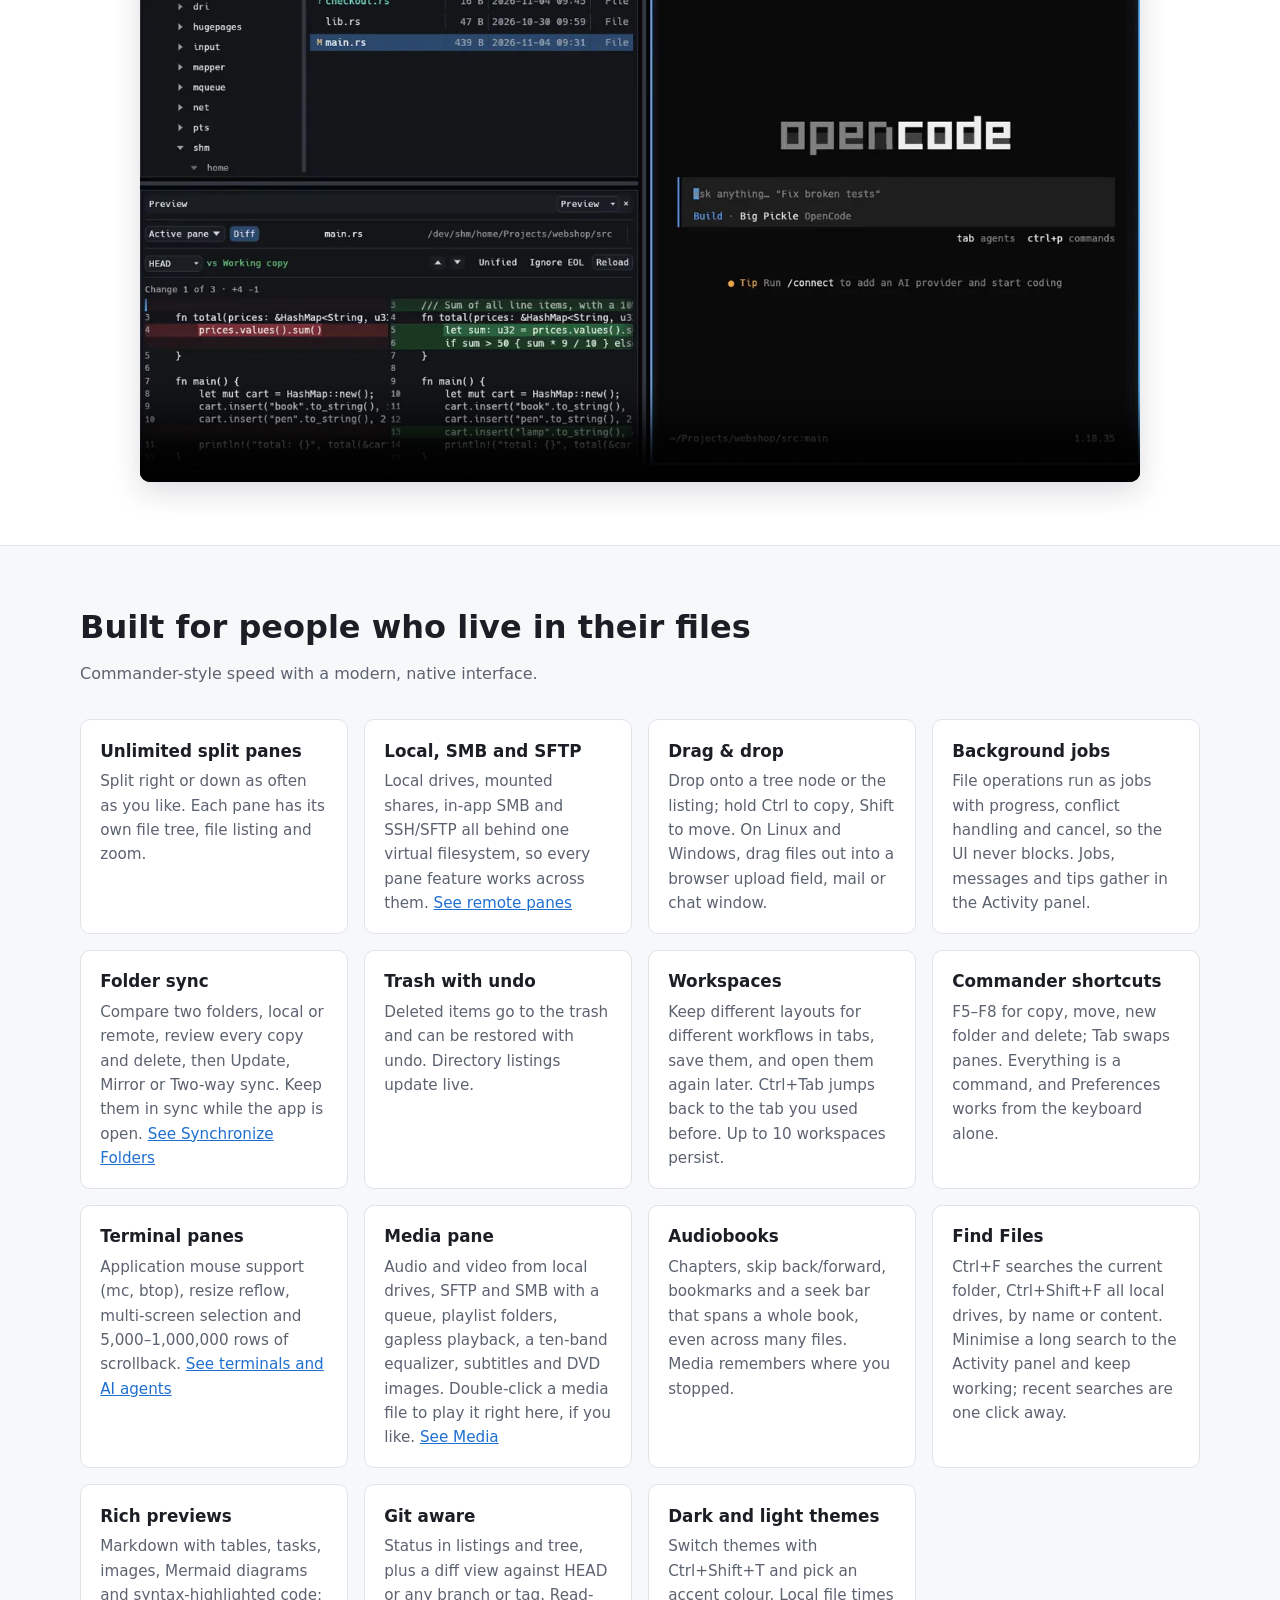
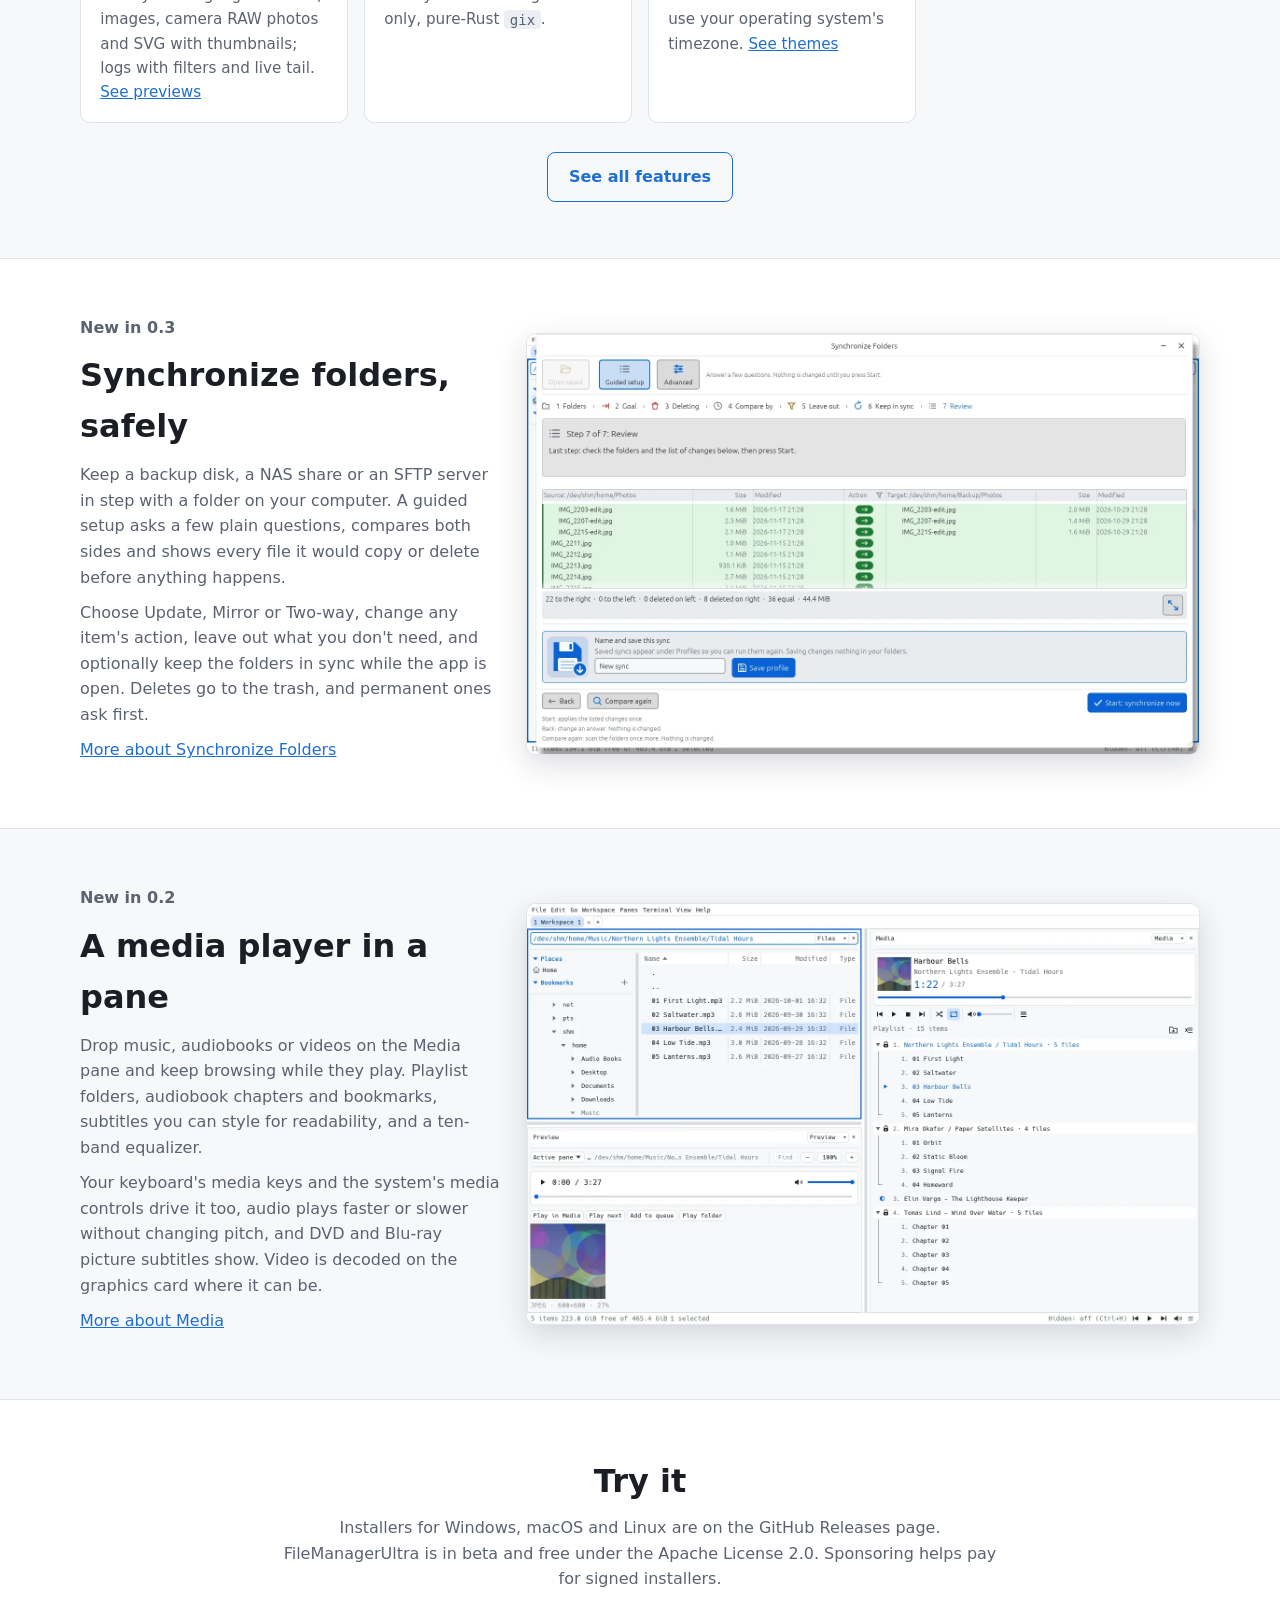
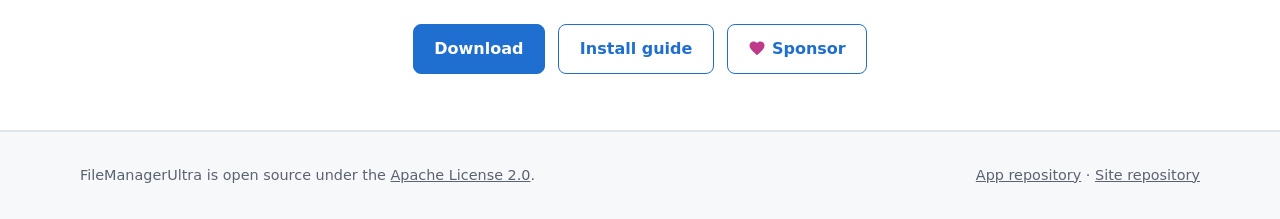
==== commit 264473f7: "Site for release 0.3.0 - New sync.html page for Synchronize Folders: guided setup, modes,   review, " ====
--- a/index.html
+++ b/index.html
@@ -4,7 +4,31 @@
   <meta charset="utf-8">
   <meta name="viewport" content="width=device-width, initial-scale=1">
   <title>FileManagerUltra – a multi-pane file manager written in Rust</title>
-  <meta name="description" content="FileManagerUltra is a cross-platform multi-pane file manager written in Rust with a native UI: unlimited split panes, local, SMB and SFTP, background jobs, terminal panes, a media player, rich previews and Git status.">
+  <meta name="description" content="FileManagerUltra is a free, open-source multi-pane file manager for Linux, macOS and Windows, written in Rust: split panes, SMB and SFTP, folder sync, terminal panes, a media player, rich previews and Git status.">
+  <link rel="canonical" href="https://filemanagerultra.com/">
+  <meta property="og:type" content="website">
+  <meta property="og:site_name" content="FileManagerUltra">
+  <meta property="og:title" content="FileManagerUltra – a multi-pane file manager written in Rust">
+  <meta property="og:description" content="Free, open-source file manager for Linux, macOS and Windows: unlimited split panes, SMB and SFTP, folder sync, terminals, media and previews.">
+  <meta property="og:url" content="https://filemanagerultra.com/">
+  <meta property="og:image" content="https://filemanagerultra.com/assets/screens/hero-dark.webp">
+  <meta name="twitter:card" content="summary_large_image">
+  <script type="application/ld+json">
+  {
+    "@context": "https://schema.org",
+    "@type": "SoftwareApplication",
+    "name": "FileManagerUltra",
+    "applicationCategory": "UtilitiesApplication",
+    "operatingSystem": "Linux, macOS, Windows",
+    "softwareVersion": "0.3.0",
+    "license": "https://www.apache.org/licenses/LICENSE-2.0",
+    "url": "https://filemanagerultra.com/",
+    "downloadUrl": "https://github.com/FileManagerUltra/FileManagerUltra/releases",
+    "screenshot": "https://filemanagerultra.com/assets/screens/hero-dark.webp",
+    "offers": { "@type": "Offer", "price": "0", "priceCurrency": "USD" },
+    "description": "A cross-platform multi-pane file manager written in Rust with a native UI: unlimited split panes, local, SMB and SFTP folders, folder synchronization, terminal panes, a media player, rich previews and Git status."
+  }
+  </script>
   <meta name="color-scheme" content="light dark">
   <link rel="icon" type="image/png" href="assets/favicon.png">
   <link rel="stylesheet" href="assets/style.css">
@@ -29,6 +53,7 @@
       <nav aria-label="Main">
         <a href="features.html">Features</a>
         <a href="features.html#media">Media</a>
+        <a href="sync.html">Sync</a>
         <a href="install.html">Install</a>
         <a href="roadmap.html">Roadmap</a>
         <a href="https://github.com/FileManagerUltra/FileManagerUltra/blob/main/CHANGELOG.md">Changelog</a>
@@ -86,6 +111,7 @@
           <div class="card"><h3>Local, SMB and SFTP</h3><p>Local drives, mounted shares, in-app SMB and SSH/SFTP all behind one virtual filesystem, so every pane feature works across them. <a href="features.html#remote">See remote panes</a></p></div>
           <div class="card"><h3>Drag &amp; drop</h3><p>Drop onto a tree node or the listing; hold Ctrl to copy, Shift to move. On Linux and Windows, drag files out into a browser upload field, mail or chat window.</p></div>
           <div class="card"><h3>Background jobs</h3><p>File operations run as jobs with progress, conflict handling and cancel, so the UI never blocks. Jobs, messages and tips gather in the Activity panel.</p></div>
+          <div class="card"><h3>Folder sync</h3><p>Compare two folders, local or remote, review every copy and delete, then Update, Mirror or Two-way sync. Keep them in sync while the app is open. <a href="sync.html">See Synchronize Folders</a></p></div>
           <div class="card"><h3>Trash with undo</h3><p>Deleted items go to the trash and can be restored with undo. Directory listings update live.</p></div>
           <div class="card"><h3>Workspaces</h3><p>Keep different layouts for different workflows in tabs, save them, and open them again later. Ctrl+Tab jumps back to the tab you used before. Up to 10 workspaces persist.</p></div>
           <div class="card"><h3>Commander shortcuts</h3><p>F5–F8 for copy, move, new folder and delete; Tab swaps panes. Everything is a command, and Preferences works from the keyboard alone.</p></div>
@@ -93,7 +119,7 @@
           <div class="card"><h3>Media pane</h3><p>Audio and video from local drives, SFTP and SMB with a queue, playlist folders, gapless playback, a ten-band equalizer, subtitles and DVD images. Double-click a media file to play it right here, if you like. <a href="features.html#media">See Media</a></p></div>
           <div class="card"><h3>Audiobooks</h3><p>Chapters, skip back/forward, bookmarks and a seek bar that spans a whole book, even across many files. Media remembers where you stopped.</p></div>
           <div class="card"><h3>Find Files</h3><p>Ctrl+F searches the current folder, Ctrl+Shift+F all local drives, by name or content. Minimise a long search to the Activity panel and keep working; recent searches are one click away.</p></div>
-          <div class="card"><h3>Rich previews</h3><p>Markdown with tables, tasks, images and syntax-highlighted code; images, camera RAW photos and SVG with thumbnails; logs with filters and live tail. <a href="features.html#previews">See previews</a></p></div>
+          <div class="card"><h3>Rich previews</h3><p>Markdown with tables, tasks, images, Mermaid diagrams and syntax-highlighted code; images, camera RAW photos and SVG with thumbnails; logs with filters and live tail. <a href="features.html#previews">See previews</a></p></div>
           <div class="card"><h3>Git aware</h3><p>Status in listings and tree, plus a diff view against HEAD or any branch or tag. Read-only, pure-Rust <code>gix</code>.</p></div>
           <div class="card"><h3>Dark and light themes</h3><p>Switch themes with Ctrl+Shift+T and pick an accent colour. Local file times use your operating system's timezone. <a href="features.html#accents">See themes</a></p></div>
         </div>
@@ -101,7 +127,27 @@
       </div>
     </section>
 
-    <section id="media-teaser" class="alt">
+    <section id="sync-teaser" class="alt">
+      <div class="wrap">
+        <div class="feature">
+          <div class="text">
+            <p class="eyebrow">New in 0.3</p>
+            <h2>Synchronize folders, safely</h2>
+            <p>Keep a backup disk, a NAS share or an SFTP server in step with a folder on your computer. A guided setup asks a few plain questions, compares both sides and shows every file it would copy or delete before anything happens.</p>
+            <p>Choose Update, Mirror or Two-way, change any item's action, leave out what you don't need, and optionally keep the folders in sync while the app is open. Deletes go to the trash, and permanent ones ask first.</p>
+            <p><a href="sync.html">More about Synchronize Folders</a></p>
+          </div>
+          <figure class="shot">
+            <picture>
+              <source srcset="assets/screens/sync-review-dark.webp" media="(prefers-color-scheme: dark)">
+              <img src="assets/screens/sync-review-light.webp" width="1440" height="900" loading="lazy" alt="The guided sync setup on its last step, Review: a Photos folder on the left and Backup/Photos on the right, with the files that will be copied marked by green arrows and the summary: 22 to the right, 8 deleted on right, 36 equal, 44.4 MiB. Below it, Name and save this sync and the button Start: synchronize now.">
+            </picture>
+          </figure>
+        </div>
+      </div>
+    </section>
+
+    <section id="media-teaser">
       <div class="wrap">
         <div class="feature">
           <div class="text">
@@ -121,7 +167,7 @@
       </div>
     </section>
 
-    <section id="get">
+    <section id="get" class="alt">
       <div class="wrap center">
         <h2>Try it</h2>
         <p class="sub">Installers for Windows, macOS and Linux are on the GitHub Releases page. FileManagerUltra is in beta and free under the Apache License 2.0. Sponsoring helps pay for signed installers.</p>
--- a/assets/style.css
+++ b/assets/style.css
@@ -218,3 +218,13 @@
 
 /* Roadmap page: last-updated line under the page heading */
 .page-head .updated { margin: -.8rem 0 1.4rem; color: var(--muted); font-size: .9rem; }
+
+/* Sync page: questions and answers */
+.faq { display: grid; gap: .6rem; max-width: 52rem; }
+.faq details { border: 1px solid var(--border); border-radius: var(--radius); background: var(--bg-alt); padding: .2rem 1.1rem; }
+section.alt .faq details { background: var(--bg); }
+.faq summary { cursor: pointer; font-weight: 600; padding: .6rem 0; }
+.faq summary:focus-visible { outline: 3px solid var(--accent); outline-offset: 2px; border-radius: 4px; }
+.faq details p { margin: 0 0 .8rem; color: var(--muted); }
+.grid.spaced { margin-top: 2.5rem; }
+.feature.spaced { margin-top: 2.5rem; }
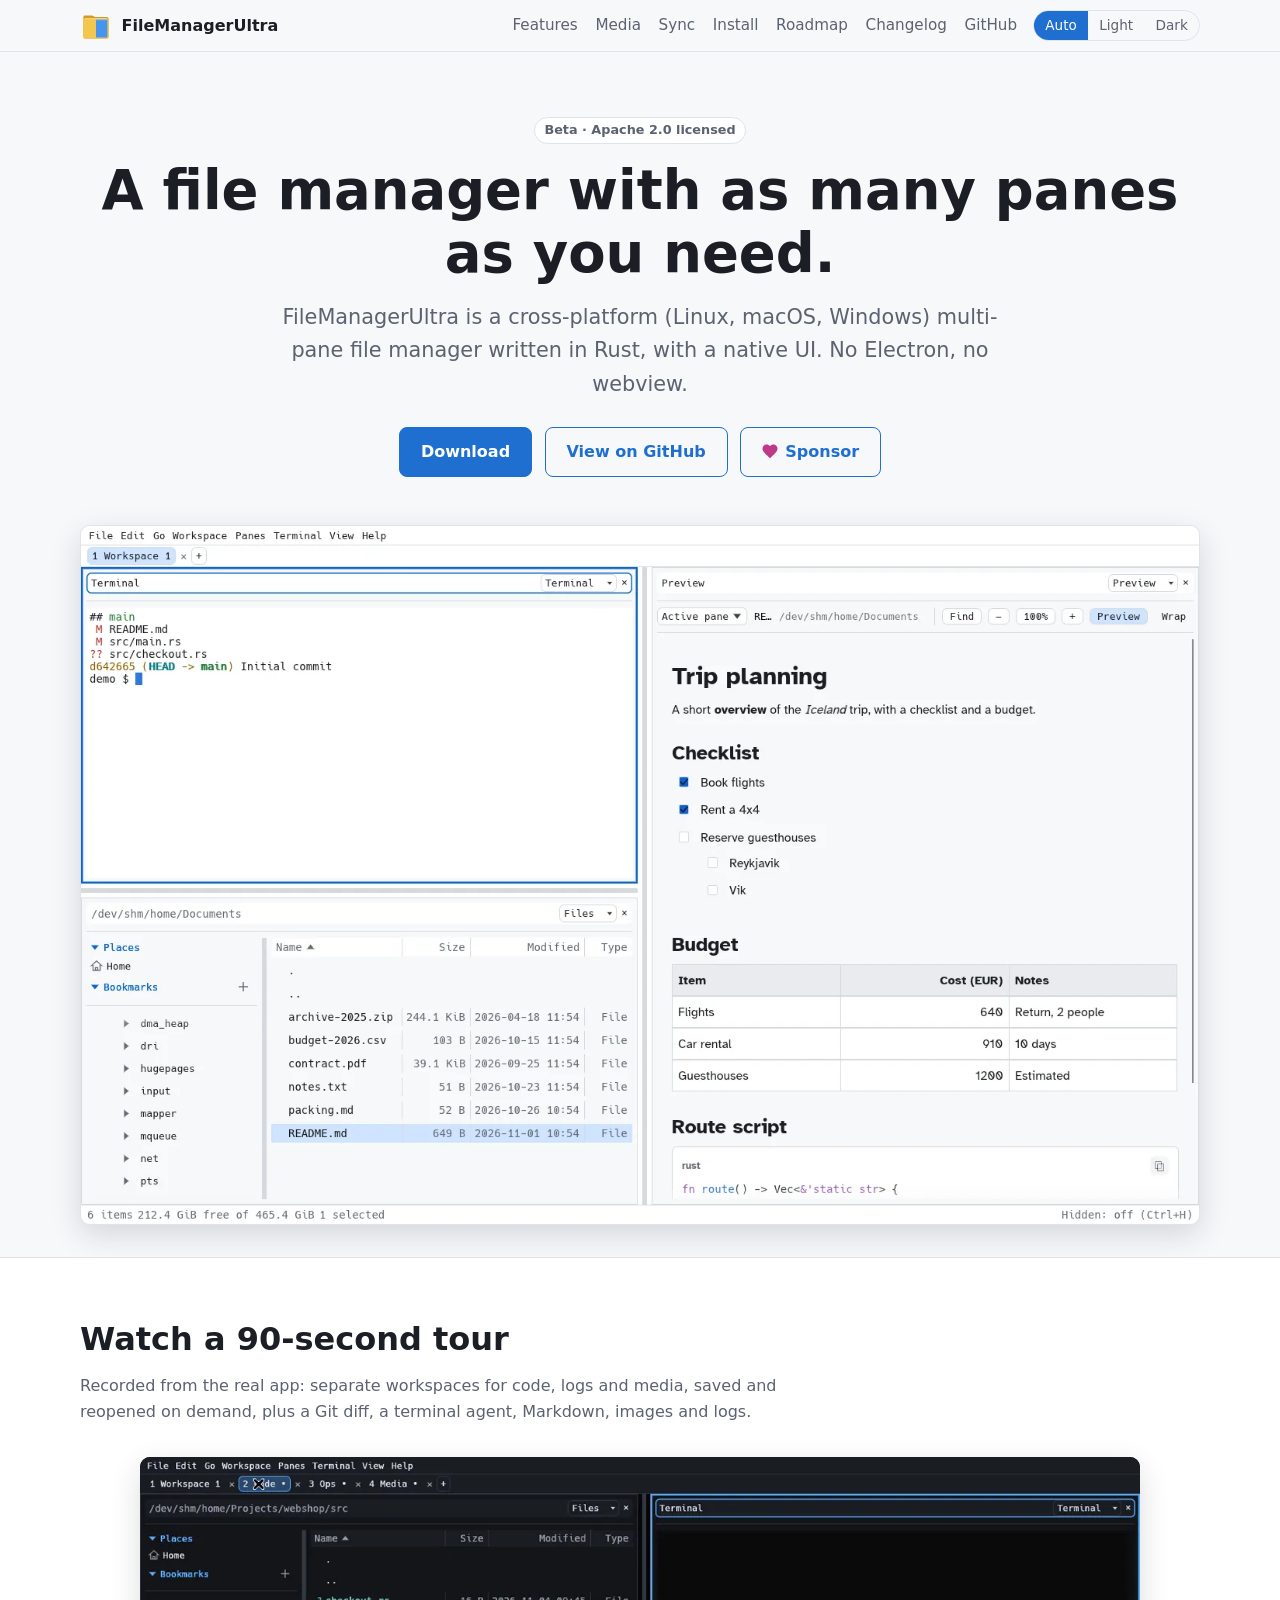
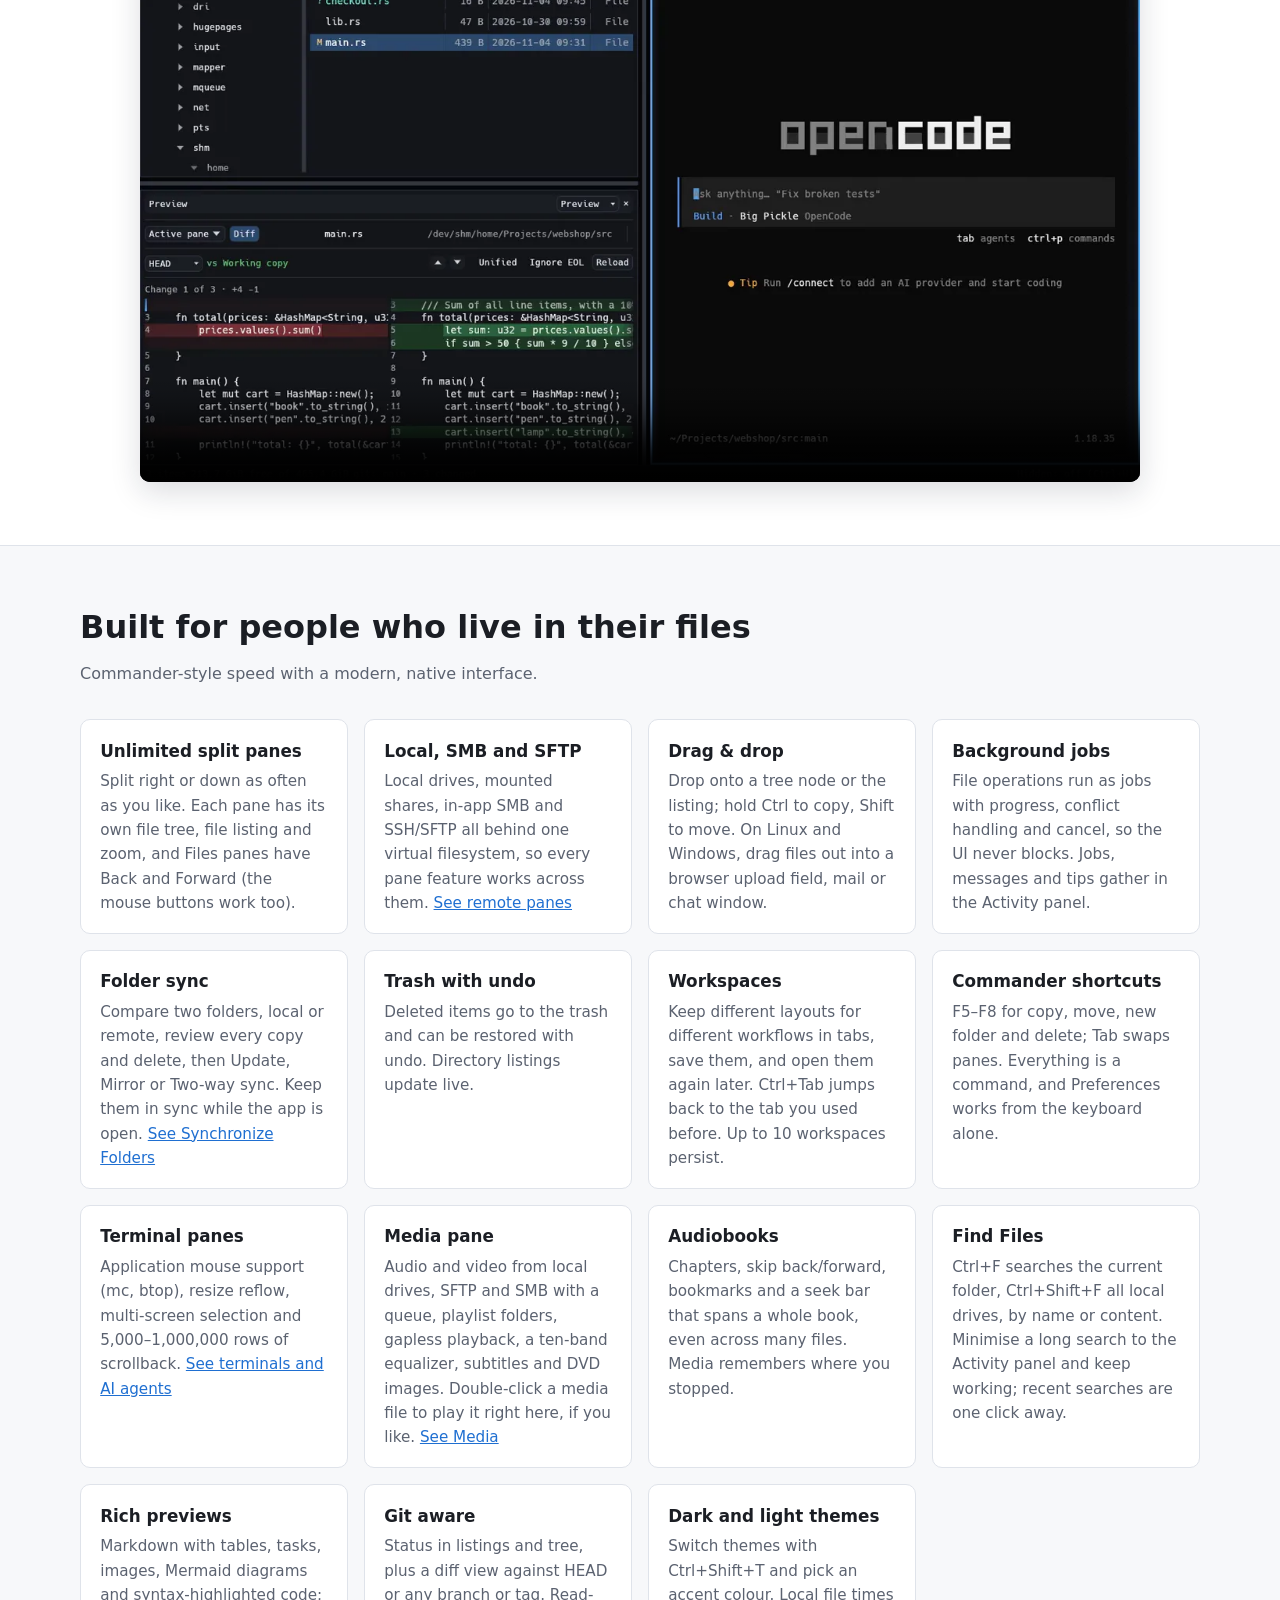
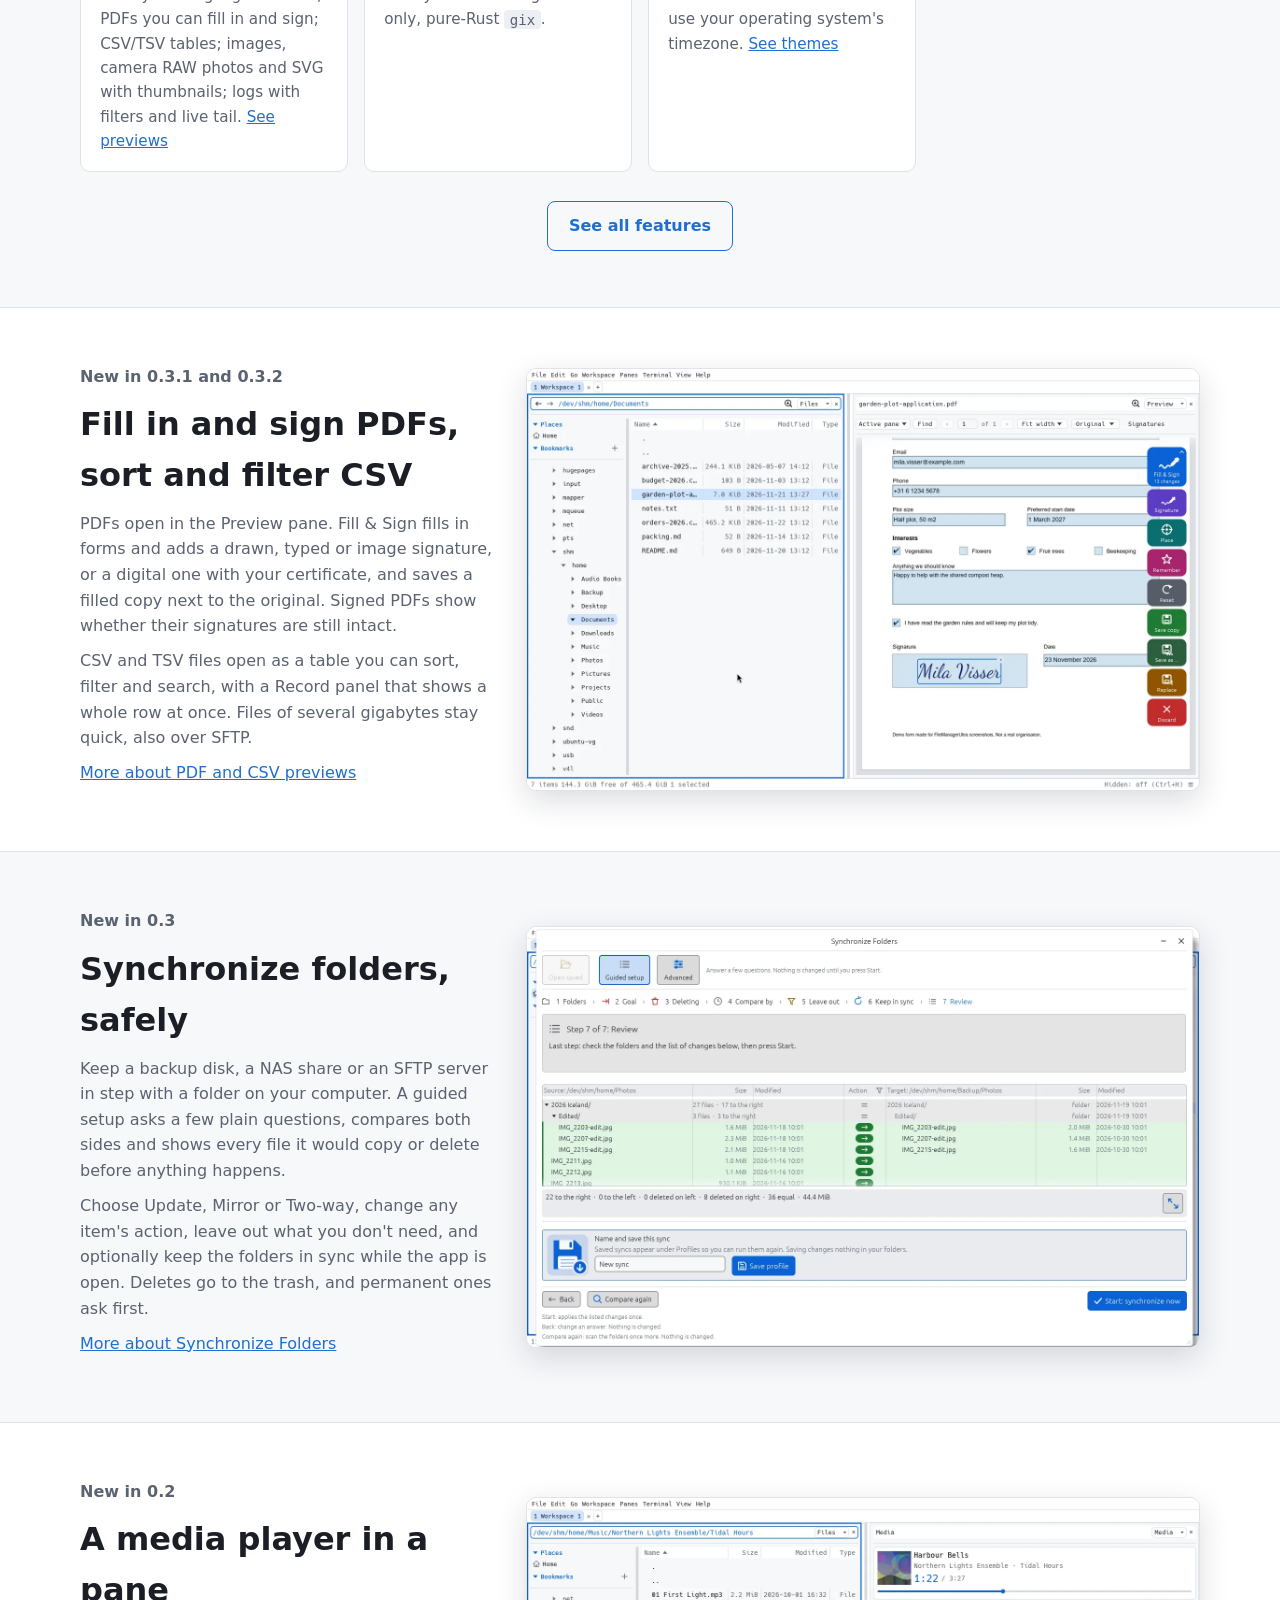
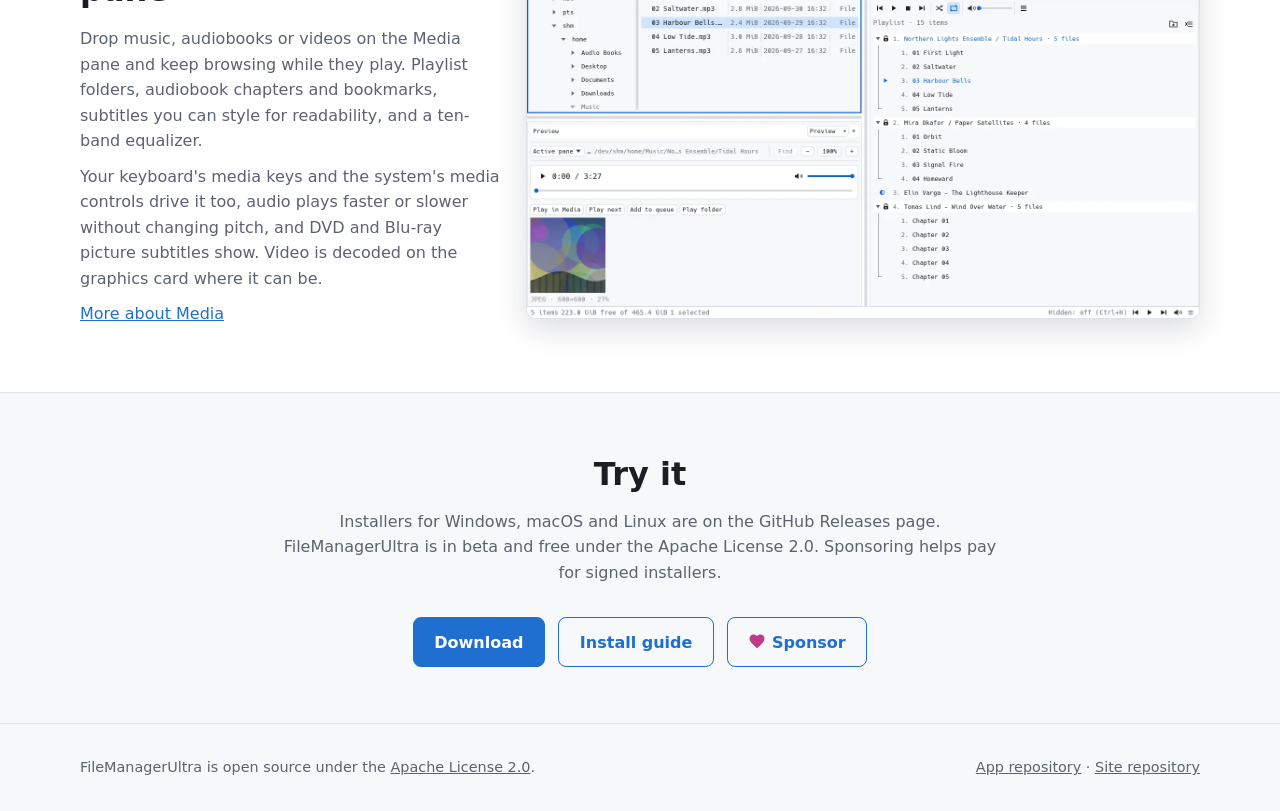
==== commit 3d1d8b63: "Site for release 0.3.2 PDF Fill & Sign (0.3.1) and the CSV/TSV table view (0.3.2) get their own Feat" ====
--- a/index.html
+++ b/index.html
@@ -20,7 +20,7 @@
     "name": "FileManagerUltra",
     "applicationCategory": "UtilitiesApplication",
     "operatingSystem": "Linux, macOS, Windows",
-    "softwareVersion": "0.3.0",
+    "softwareVersion": "0.3.2",
     "license": "https://www.apache.org/licenses/LICENSE-2.0",
     "url": "https://filemanagerultra.com/",
     "downloadUrl": "https://github.com/FileManagerUltra/FileManagerUltra/releases",
@@ -107,7 +107,7 @@
         <h2>Built for people who live in their files</h2>
         <p class="sub">Commander-style speed with a modern, native interface.</p>
         <div class="grid">
-          <div class="card"><h3>Unlimited split panes</h3><p>Split right or down as often as you like. Each pane has its own file tree, file listing and zoom.</p></div>
+          <div class="card"><h3>Unlimited split panes</h3><p>Split right or down as often as you like. Each pane has its own file tree, file listing and zoom, and Files panes have Back and Forward (the mouse buttons work too).</p></div>
           <div class="card"><h3>Local, SMB and SFTP</h3><p>Local drives, mounted shares, in-app SMB and SSH/SFTP all behind one virtual filesystem, so every pane feature works across them. <a href="features.html#remote">See remote panes</a></p></div>
           <div class="card"><h3>Drag &amp; drop</h3><p>Drop onto a tree node or the listing; hold Ctrl to copy, Shift to move. On Linux and Windows, drag files out into a browser upload field, mail or chat window.</p></div>
           <div class="card"><h3>Background jobs</h3><p>File operations run as jobs with progress, conflict handling and cancel, so the UI never blocks. Jobs, messages and tips gather in the Activity panel.</p></div>
@@ -119,7 +119,7 @@
           <div class="card"><h3>Media pane</h3><p>Audio and video from local drives, SFTP and SMB with a queue, playlist folders, gapless playback, a ten-band equalizer, subtitles and DVD images. Double-click a media file to play it right here, if you like. <a href="features.html#media">See Media</a></p></div>
           <div class="card"><h3>Audiobooks</h3><p>Chapters, skip back/forward, bookmarks and a seek bar that spans a whole book, even across many files. Media remembers where you stopped.</p></div>
           <div class="card"><h3>Find Files</h3><p>Ctrl+F searches the current folder, Ctrl+Shift+F all local drives, by name or content. Minimise a long search to the Activity panel and keep working; recent searches are one click away.</p></div>
-          <div class="card"><h3>Rich previews</h3><p>Markdown with tables, tasks, images, Mermaid diagrams and syntax-highlighted code; images, camera RAW photos and SVG with thumbnails; logs with filters and live tail. <a href="features.html#previews">See previews</a></p></div>
+          <div class="card"><h3>Rich previews</h3><p>Markdown with tables, tasks, images, Mermaid diagrams and syntax-highlighted code; PDFs you can fill in and sign; CSV/TSV tables; images, camera RAW photos and SVG with thumbnails; logs with filters and live tail. <a href="features.html#previews">See previews</a></p></div>
           <div class="card"><h3>Git aware</h3><p>Status in listings and tree, plus a diff view against HEAD or any branch or tag. Read-only, pure-Rust <code>gix</code>.</p></div>
           <div class="card"><h3>Dark and light themes</h3><p>Switch themes with Ctrl+Shift+T and pick an accent colour. Local file times use your operating system's timezone. <a href="features.html#accents">See themes</a></p></div>
         </div>
@@ -127,7 +127,27 @@
       </div>
     </section>
 
-    <section id="sync-teaser" class="alt">
+    <section id="pdf-teaser" class="alt">
+      <div class="wrap">
+        <div class="feature">
+          <div class="text">
+            <p class="eyebrow">New in 0.3.1 and 0.3.2</p>
+            <h2>Fill in and sign PDFs, sort and filter CSV</h2>
+            <p>PDFs open in the Preview pane. Fill &amp; Sign fills in forms and adds a drawn, typed or image signature, or a digital one with your certificate, and saves a filled copy next to the original. Signed PDFs show whether their signatures are still intact.</p>
+            <p>CSV and TSV files open as a table you can sort, filter and search, with a Record panel that shows a whole row at once. Files of several gigabytes stay quick, also over SFTP.</p>
+            <p><a href="features.html#pdf">More about PDF and CSV previews</a></p>
+          </div>
+          <figure class="shot">
+            <picture>
+              <source srcset="assets/screens/pdf-dark.webp" media="(prefers-color-scheme: dark)">
+              <img src="assets/screens/pdf-light.webp" width="1440" height="900" loading="lazy" alt="A Documents folder next to a PDF application form in the Preview pane, filled in with a name, address, plot size and ticked checkboxes, and a handwritten-style signature placed in the Signature field. A column of Fill &amp; Sign buttons on the right: Signature, Place, Remember, Reset, Save copy, Save as, Replace and Discard.">
+            </picture>
+          </figure>
+        </div>
+      </div>
+    </section>
+
+    <section id="sync-teaser">
       <div class="wrap">
         <div class="feature">
           <div class="text">
@@ -147,7 +167,7 @@
       </div>
     </section>
 
-    <section id="media-teaser">
+    <section id="media-teaser" class="alt">
       <div class="wrap">
         <div class="feature">
           <div class="text">
@@ -167,7 +187,7 @@
       </div>
     </section>
 
-    <section id="get" class="alt">
+    <section id="get">
       <div class="wrap center">
         <h2>Try it</h2>
         <p class="sub">Installers for Windows, macOS and Linux are on the GitHub Releases page. FileManagerUltra is in beta and free under the Apache License 2.0. Sponsoring helps pay for signed installers.</p>
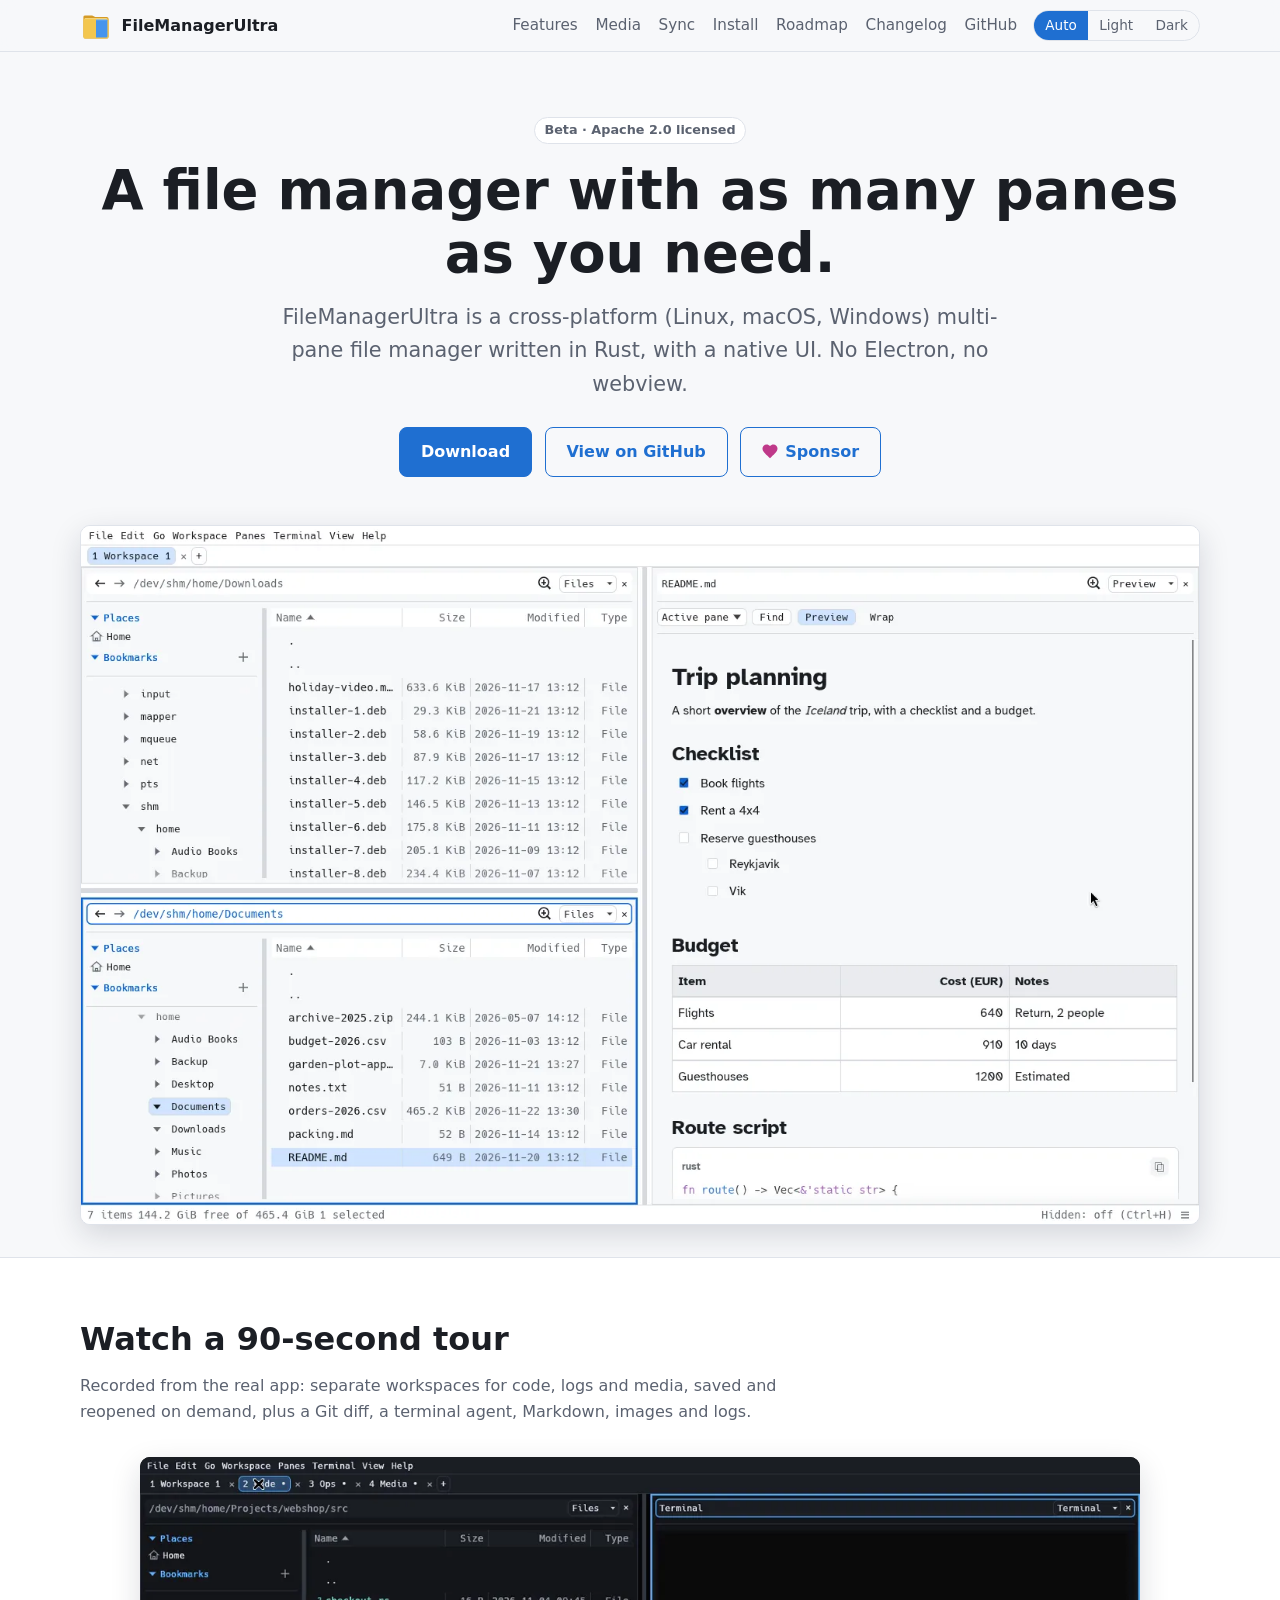
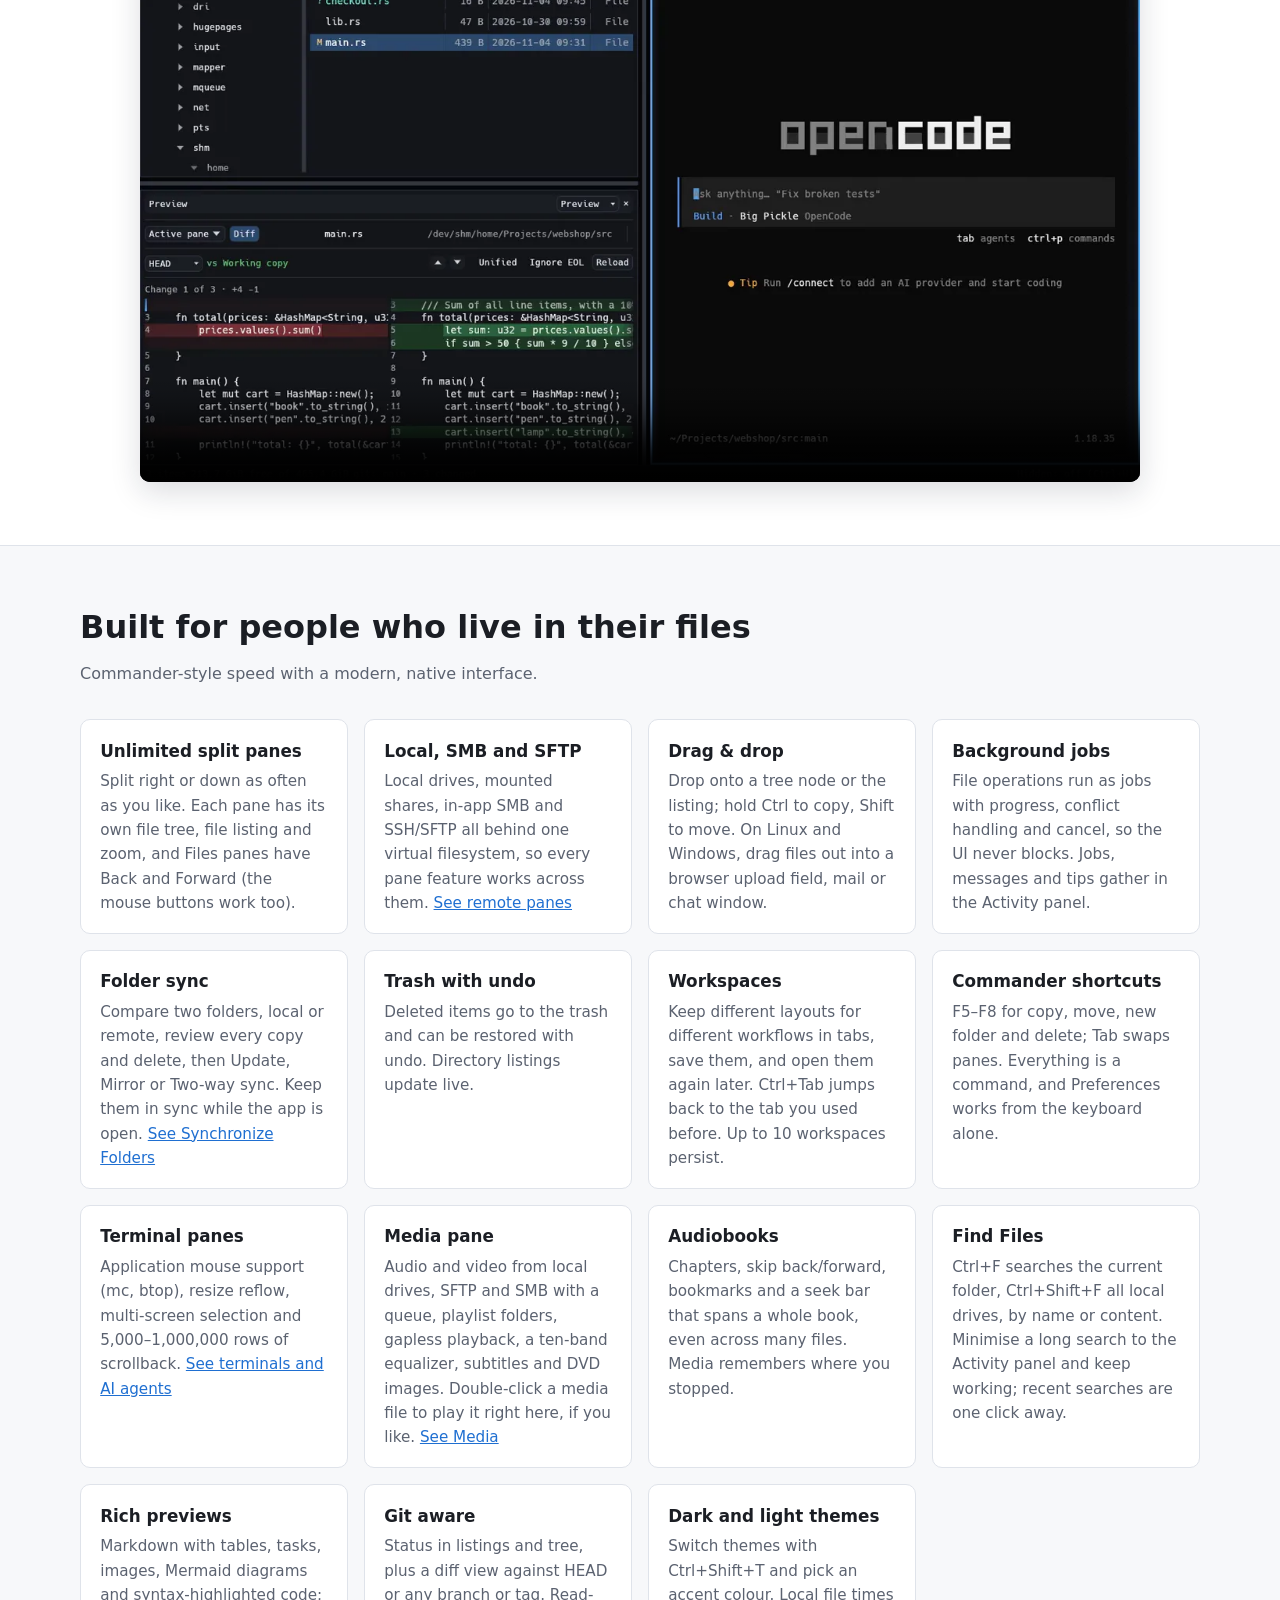
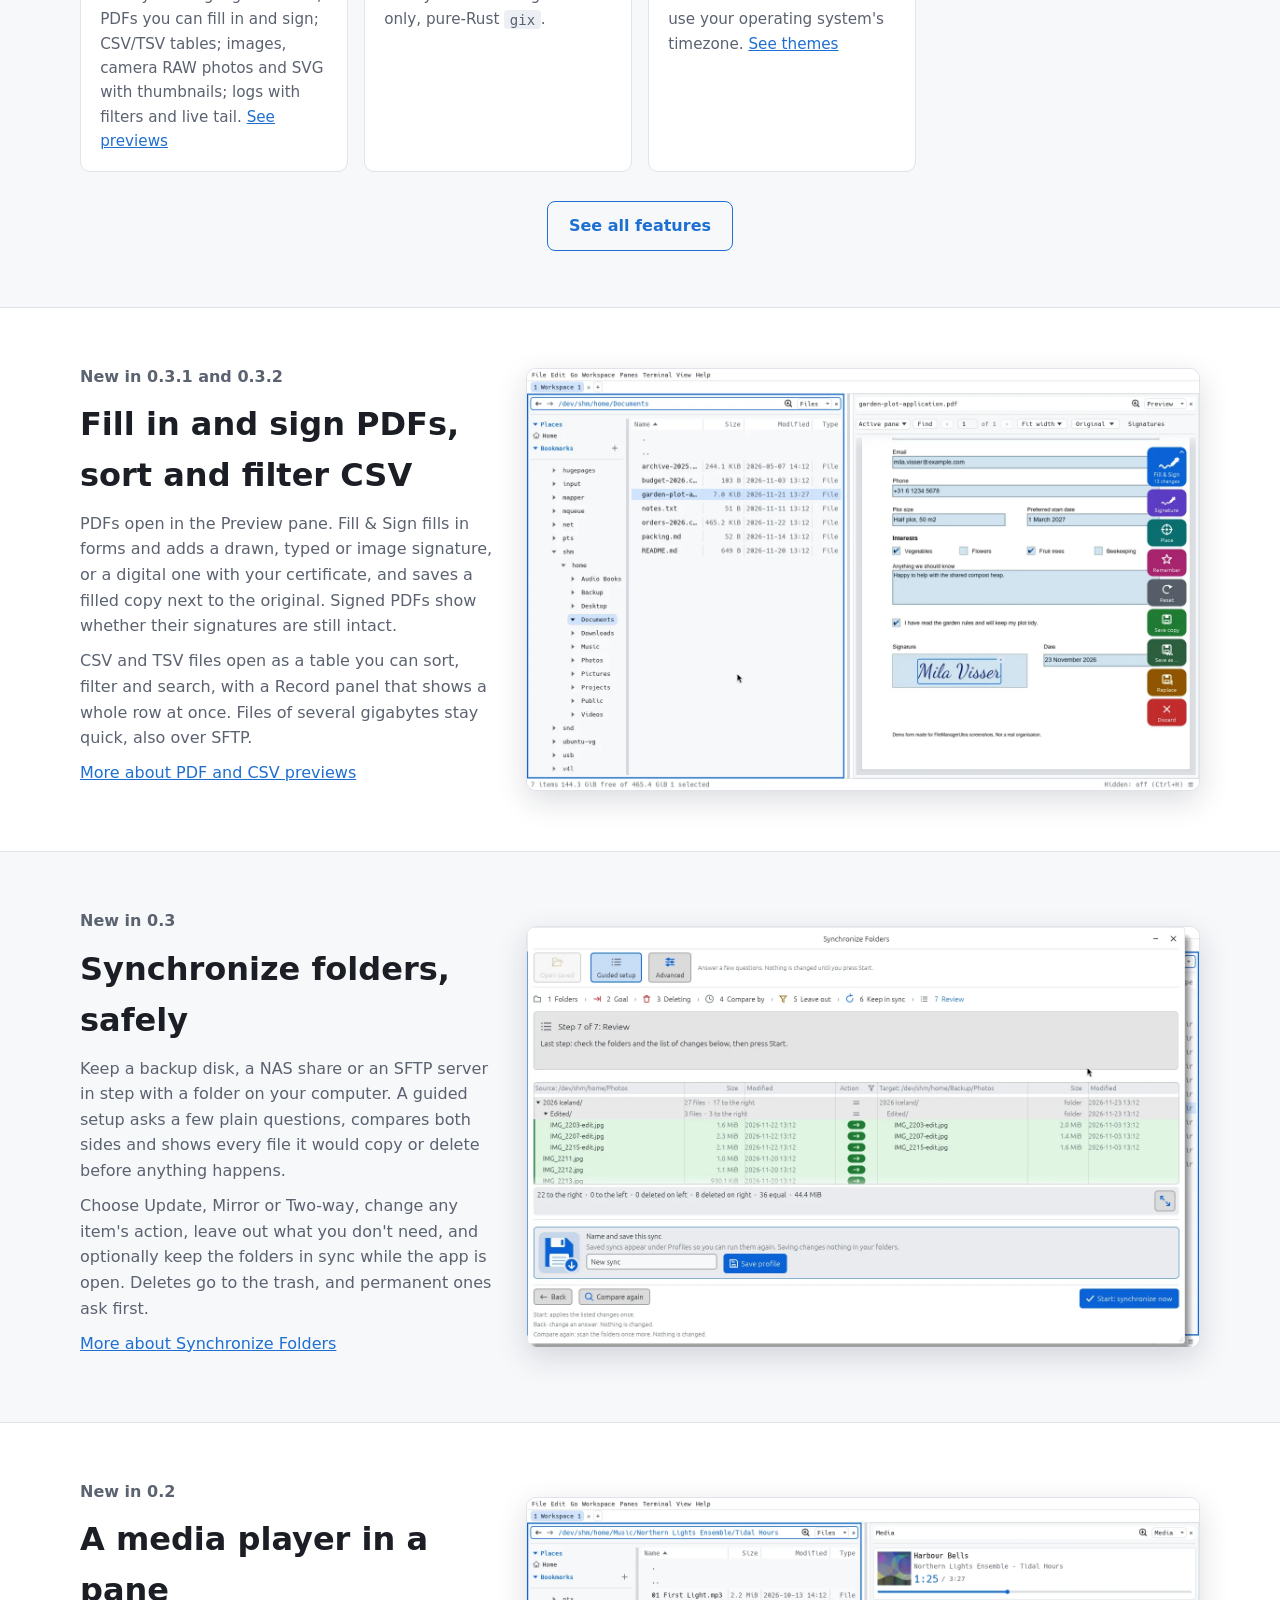
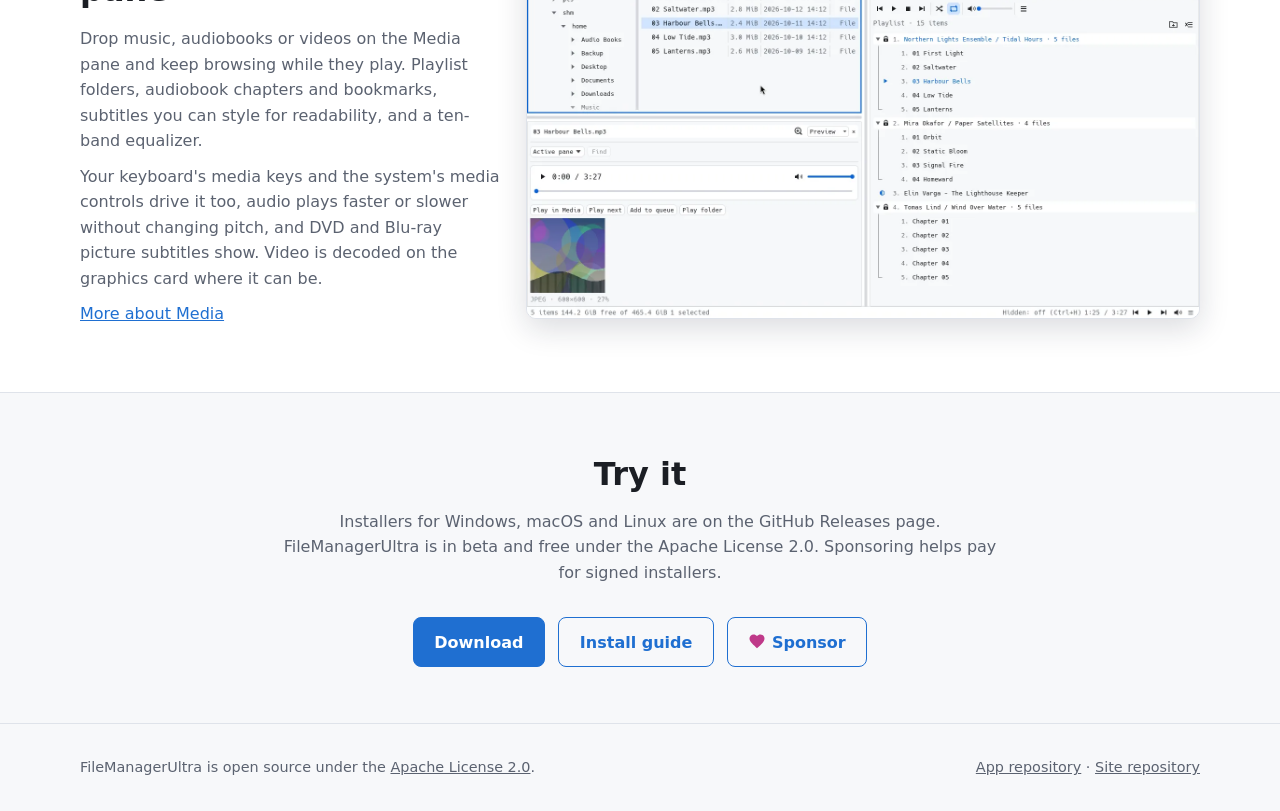
==== commit 64a0c7c3: "Retake screenshots with the 0.3.2 release build Every screenshot with a Files or Preview pane now sh" ====
--- a/index.html
+++ b/index.html
@@ -81,7 +81,7 @@
         <figure class="shot">
           <picture>
             <source srcset="assets/screens/hero-dark.webp" media="(prefers-color-scheme: dark)">
-            <img src="assets/screens/hero-light.webp" width="1440" height="900" alt="FileManagerUltra with a terminal pane and a file pane stacked on the left and a rendered Markdown preview on the right.">
+            <img src="assets/screens/hero-light.webp" width="1440" height="900" alt="FileManagerUltra with two file panes stacked on the left, Downloads above Documents, and a rendered Markdown trip plan in a Preview pane on the right.">
           </picture>
         </figure>
       </div>
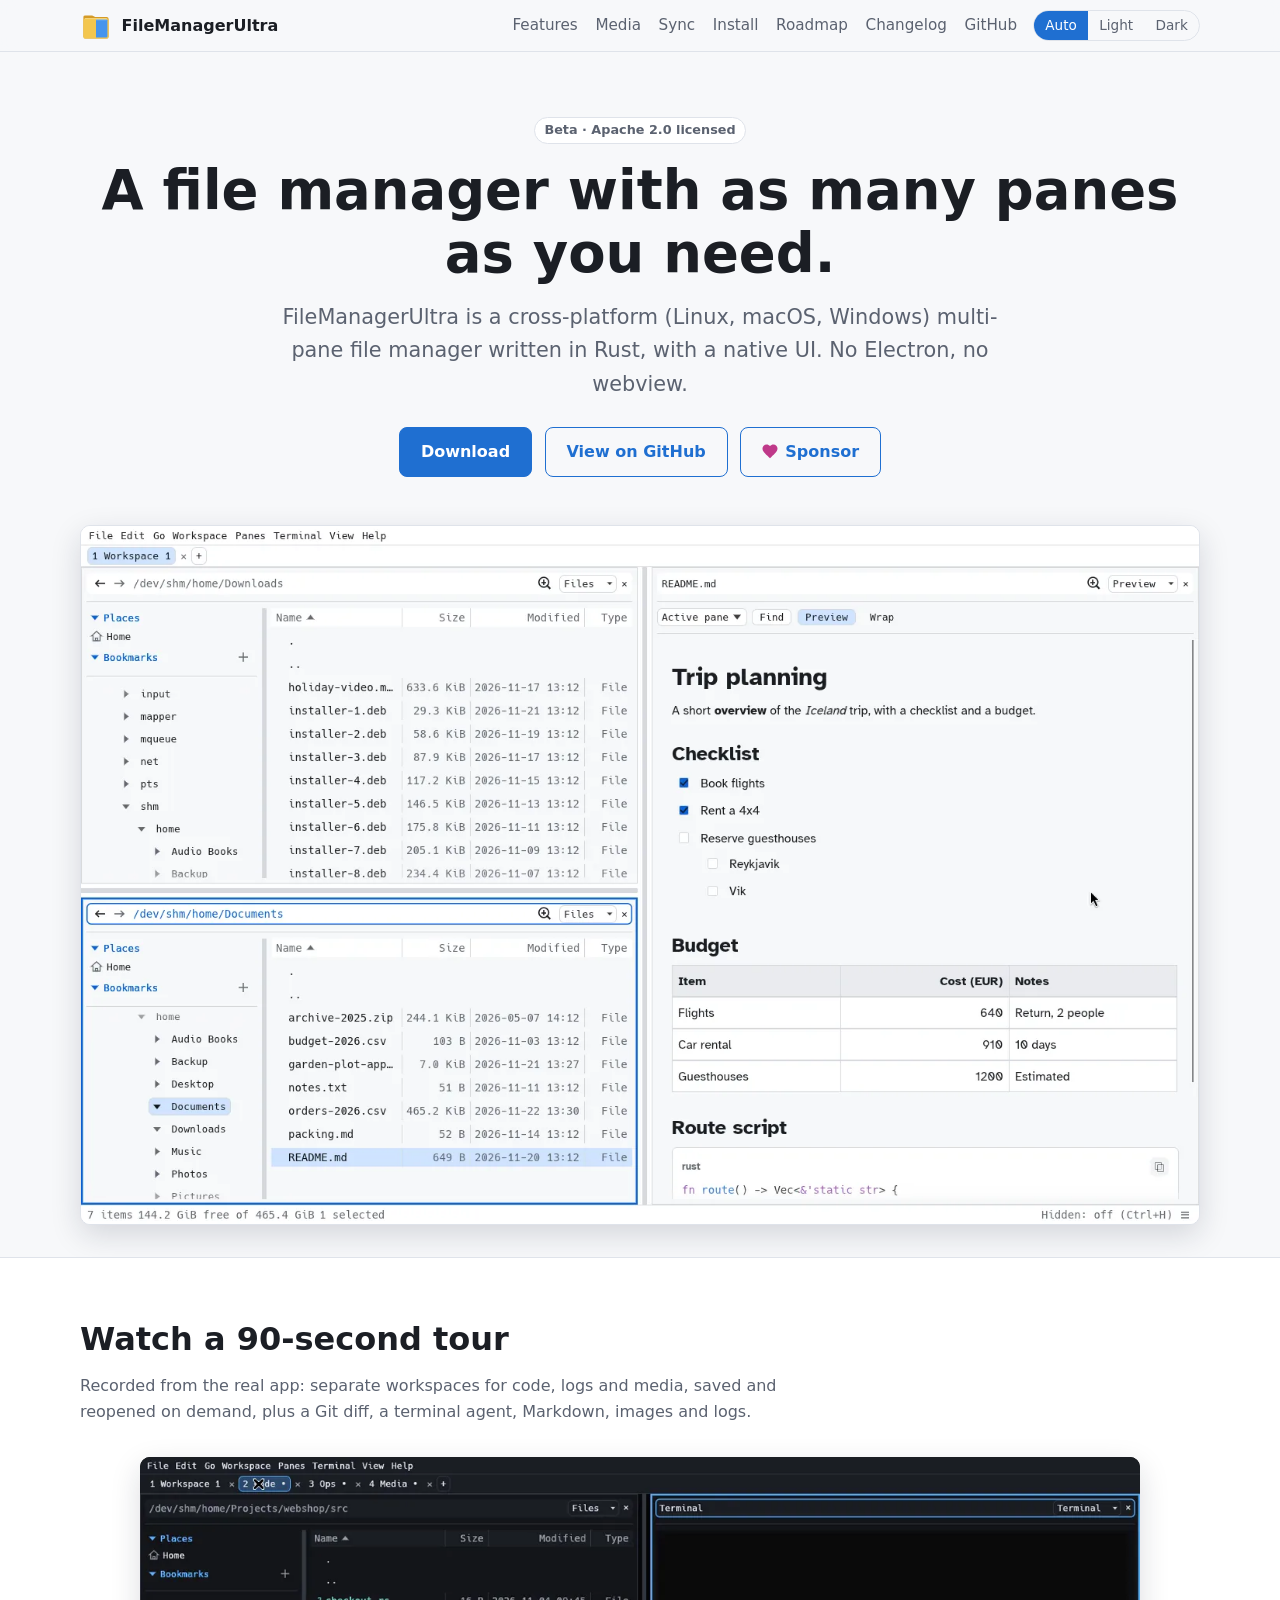
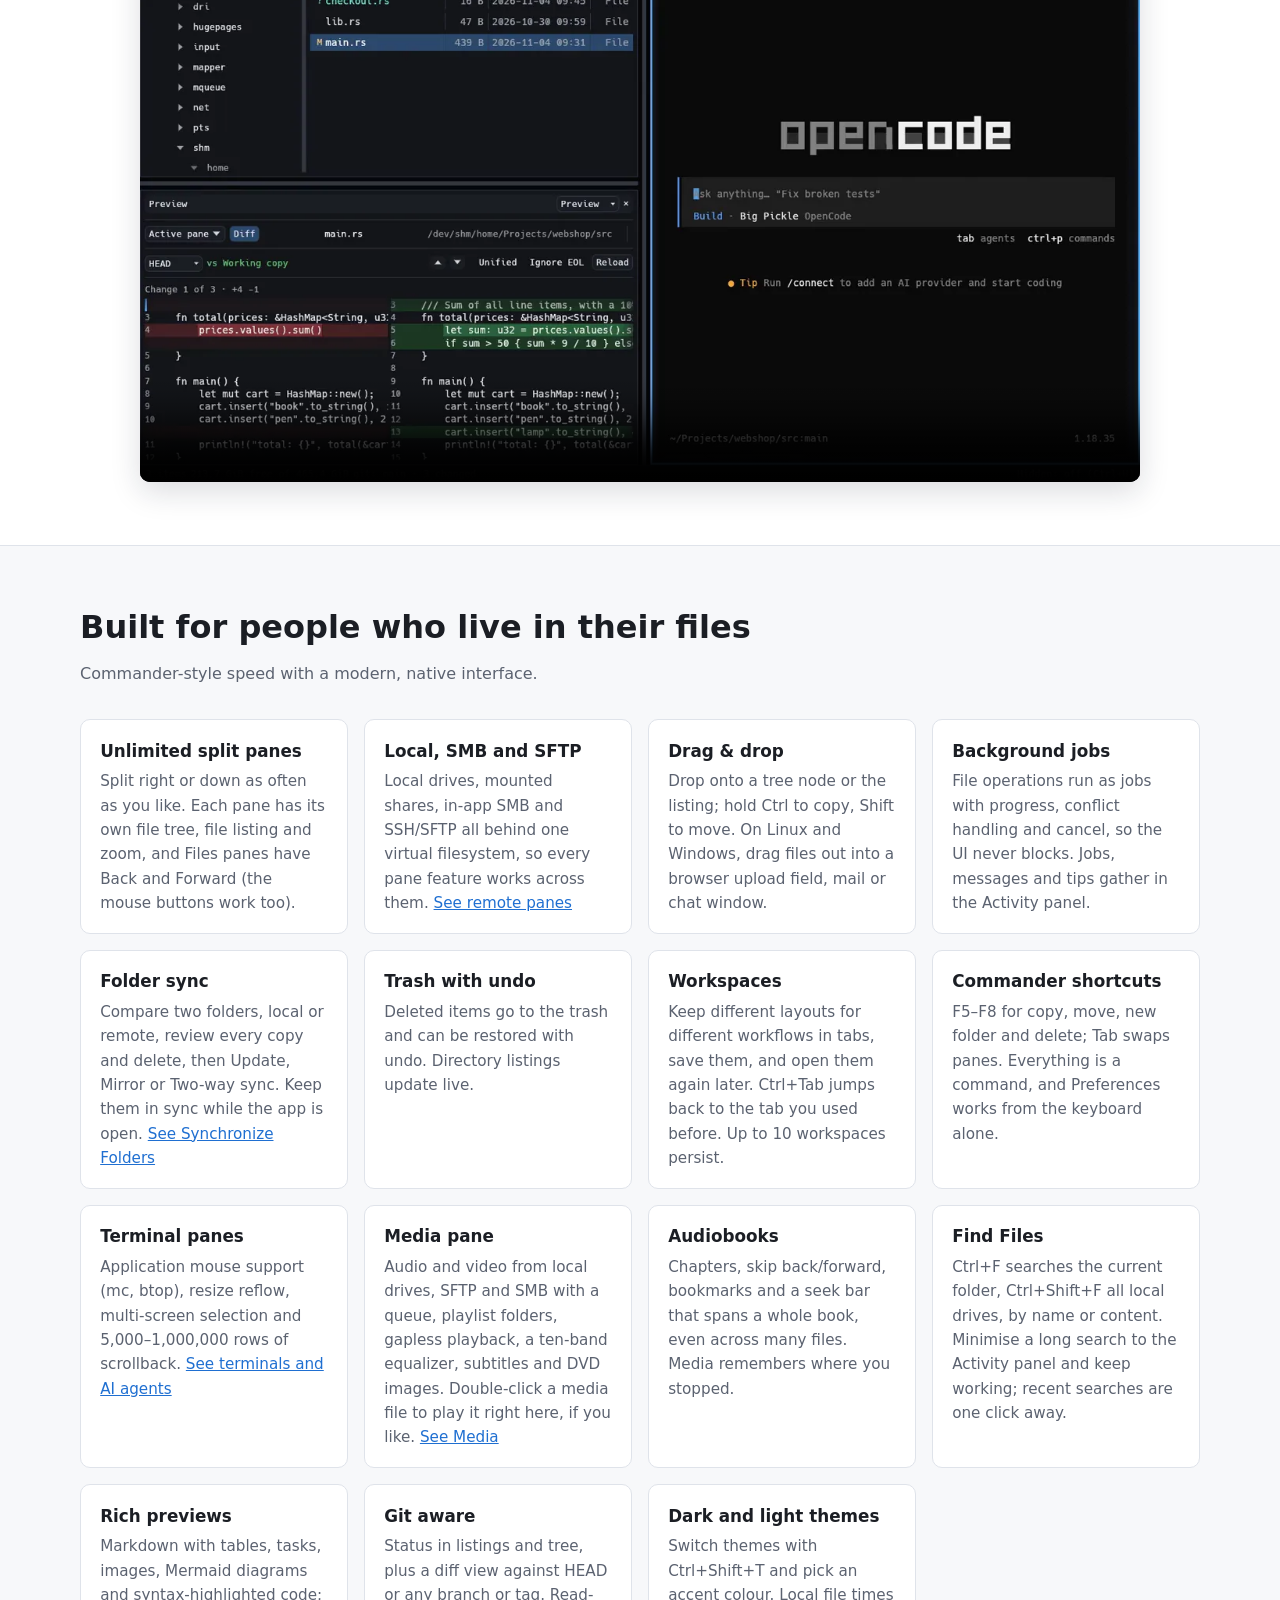
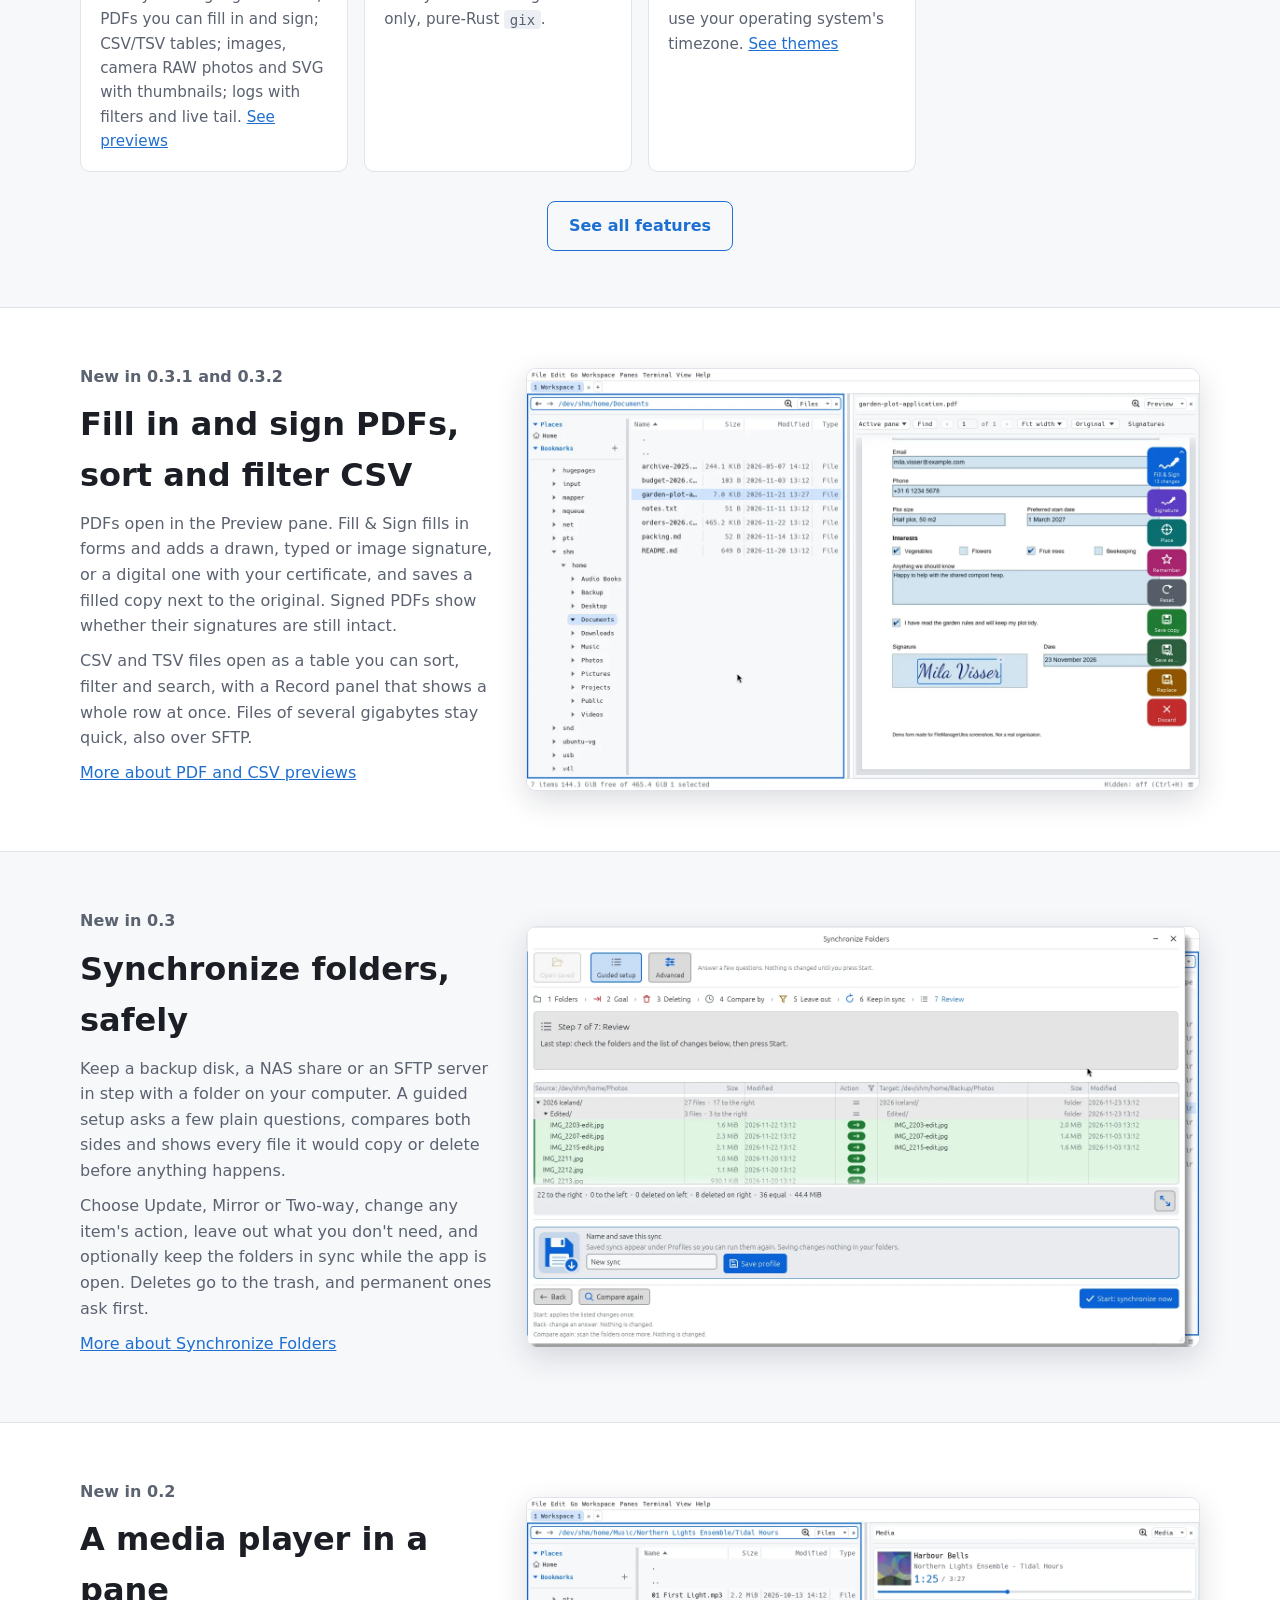
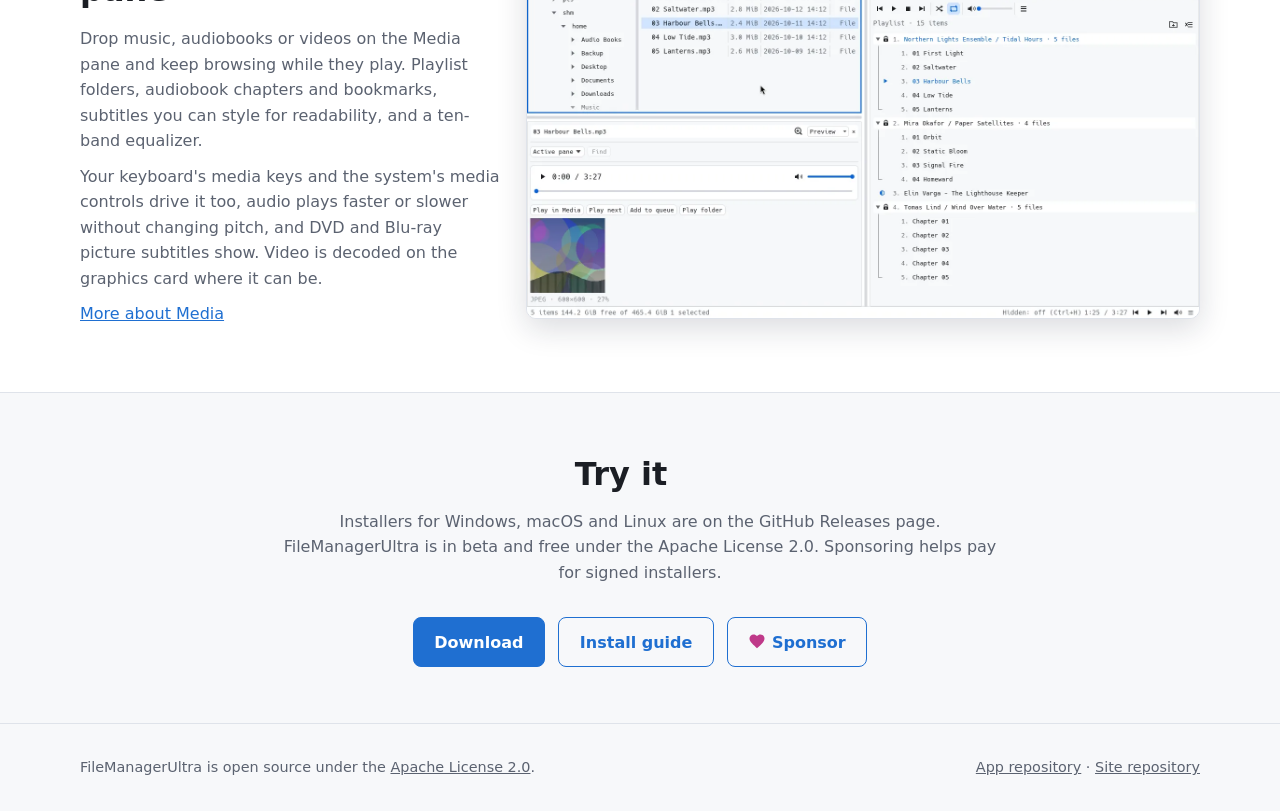
==== commit 7a9445e1: "Shareable anchor links for every feature Each feature on features.html and sync.html, and each secti" ====
--- a/index.html
+++ b/index.html
@@ -89,7 +89,7 @@
 
     <section id="demo" class="alt">
       <div class="wrap">
-        <h2>Watch a 90-second tour</h2>
+        <h2><a class="self" href="#demo">Watch a 90-second tour</a></h2>
         <p class="sub">Recorded from the real app: separate workspaces for code, logs and media, saved and reopened on demand, plus a Git diff, a terminal agent, Markdown, images and logs.</p>
         <div class="video-wrap">
           <video controls preload="none" poster="assets/video/poster.webp" width="1280" height="800">
@@ -104,7 +104,7 @@
 
     <section id="features">
       <div class="wrap">
-        <h2>Built for people who live in their files</h2>
+        <h2><a class="self" href="#features">Built for people who live in their files</a></h2>
         <p class="sub">Commander-style speed with a modern, native interface.</p>
         <div class="grid">
           <div class="card"><h3>Unlimited split panes</h3><p>Split right or down as often as you like. Each pane has its own file tree, file listing and zoom, and Files panes have Back and Forward (the mouse buttons work too).</p></div>
@@ -127,12 +127,12 @@
       </div>
     </section>
 
-    <section id="pdf-teaser" class="alt">
+    <section id="pdf-csv" class="alt">
       <div class="wrap">
         <div class="feature">
           <div class="text">
             <p class="eyebrow">New in 0.3.1 and 0.3.2</p>
-            <h2>Fill in and sign PDFs, sort and filter CSV</h2>
+            <h2><a class="self" href="#pdf-csv">Fill in and sign PDFs, sort and filter CSV</a></h2>
             <p>PDFs open in the Preview pane. Fill &amp; Sign fills in forms and adds a drawn, typed or image signature, or a digital one with your certificate, and saves a filled copy next to the original. Signed PDFs show whether their signatures are still intact.</p>
             <p>CSV and TSV files open as a table you can sort, filter and search, with a Record panel that shows a whole row at once. Files of several gigabytes stay quick, also over SFTP.</p>
             <p><a href="features.html#pdf">More about PDF and CSV previews</a></p>
@@ -152,7 +152,7 @@
         <div class="feature">
           <div class="text">
             <p class="eyebrow">New in 0.3</p>
-            <h2>Synchronize folders, safely</h2>
+            <h2><a class="self" href="#sync-teaser">Synchronize folders, safely</a></h2>
             <p>Keep a backup disk, a NAS share or an SFTP server in step with a folder on your computer. A guided setup asks a few plain questions, compares both sides and shows every file it would copy or delete before anything happens.</p>
             <p>Choose Update, Mirror or Two-way, change any item's action, leave out what you don't need, and optionally keep the folders in sync while the app is open. Deletes go to the trash, and permanent ones ask first.</p>
             <p><a href="sync.html">More about Synchronize Folders</a></p>
@@ -172,7 +172,7 @@
         <div class="feature">
           <div class="text">
             <p class="eyebrow">New in 0.2</p>
-            <h2>A media player in a pane</h2>
+            <h2><a class="self" href="#media-teaser">A media player in a pane</a></h2>
             <p>Drop music, audiobooks or videos on the Media pane and keep browsing while they play. Playlist folders, audiobook chapters and bookmarks, subtitles you can style for readability, and a ten-band equalizer.</p>
             <p>Your keyboard's media keys and the system's media controls drive it too, audio plays faster or slower without changing pitch, and DVD and Blu-ray picture subtitles show. Video is decoded on the graphics card where it can be.</p>
             <p><a href="features.html#media">More about Media</a></p>
@@ -189,7 +189,7 @@
 
     <section id="get">
       <div class="wrap center">
-        <h2>Try it</h2>
+        <h2><a class="self" href="#get">Try it</a></h2>
         <p class="sub">Installers for Windows, macOS and Linux are on the GitHub Releases page. FileManagerUltra is in beta and free under the Apache License 2.0. Sponsoring helps pay for signed installers.</p>
         <div class="cta">
           <a class="btn" href="https://github.com/FileManagerUltra/FileManagerUltra/releases">Download</a>
--- a/assets/style.css
+++ b/assets/style.css
@@ -228,3 +228,21 @@
 .faq details p { margin: 0 0 .8rem; color: var(--muted); }
 .grid.spaced { margin-top: 2.5rem; }
 .feature.spaced { margin-top: 2.5rem; }
+
+/* Linkable headings: every feature has a stable anchor (features.html#pdf, sync.html#mirror, …) to share.
+   The heading links to itself, and a "#" shows on hover or keyboard focus. */
+a.self { color: inherit; text-decoration: none; }
+a.self::after { content: "#"; margin-left: .35em; color: var(--muted); font-weight: 400; opacity: 0; }
+a.self:hover::after, a.self:focus-visible::after { opacity: 1; }
+a.self:hover { text-decoration: underline; text-decoration-color: var(--border); text-underline-offset: .2em; }
+.feature[id], .card[id] { scroll-margin-top: 5.5rem; }
+.feature:target, .card:target { outline: 2px solid var(--accent); outline-offset: .75rem; border-radius: var(--radius); }
+.card:target { outline-offset: 3px; }
+@media (prefers-reduced-motion: no-preference) {
+  .feature:target, .card:target { animation: target-fade 2.5s ease-out 1s forwards; }
+}
+@keyframes target-fade { to { outline-color: transparent; } }
+@media (max-width: 600px) {
+  .feature[id], .card[id] { scroll-margin-top: 1rem; }
+  .feature:target, .card:target { outline-offset: .35rem; }
+}
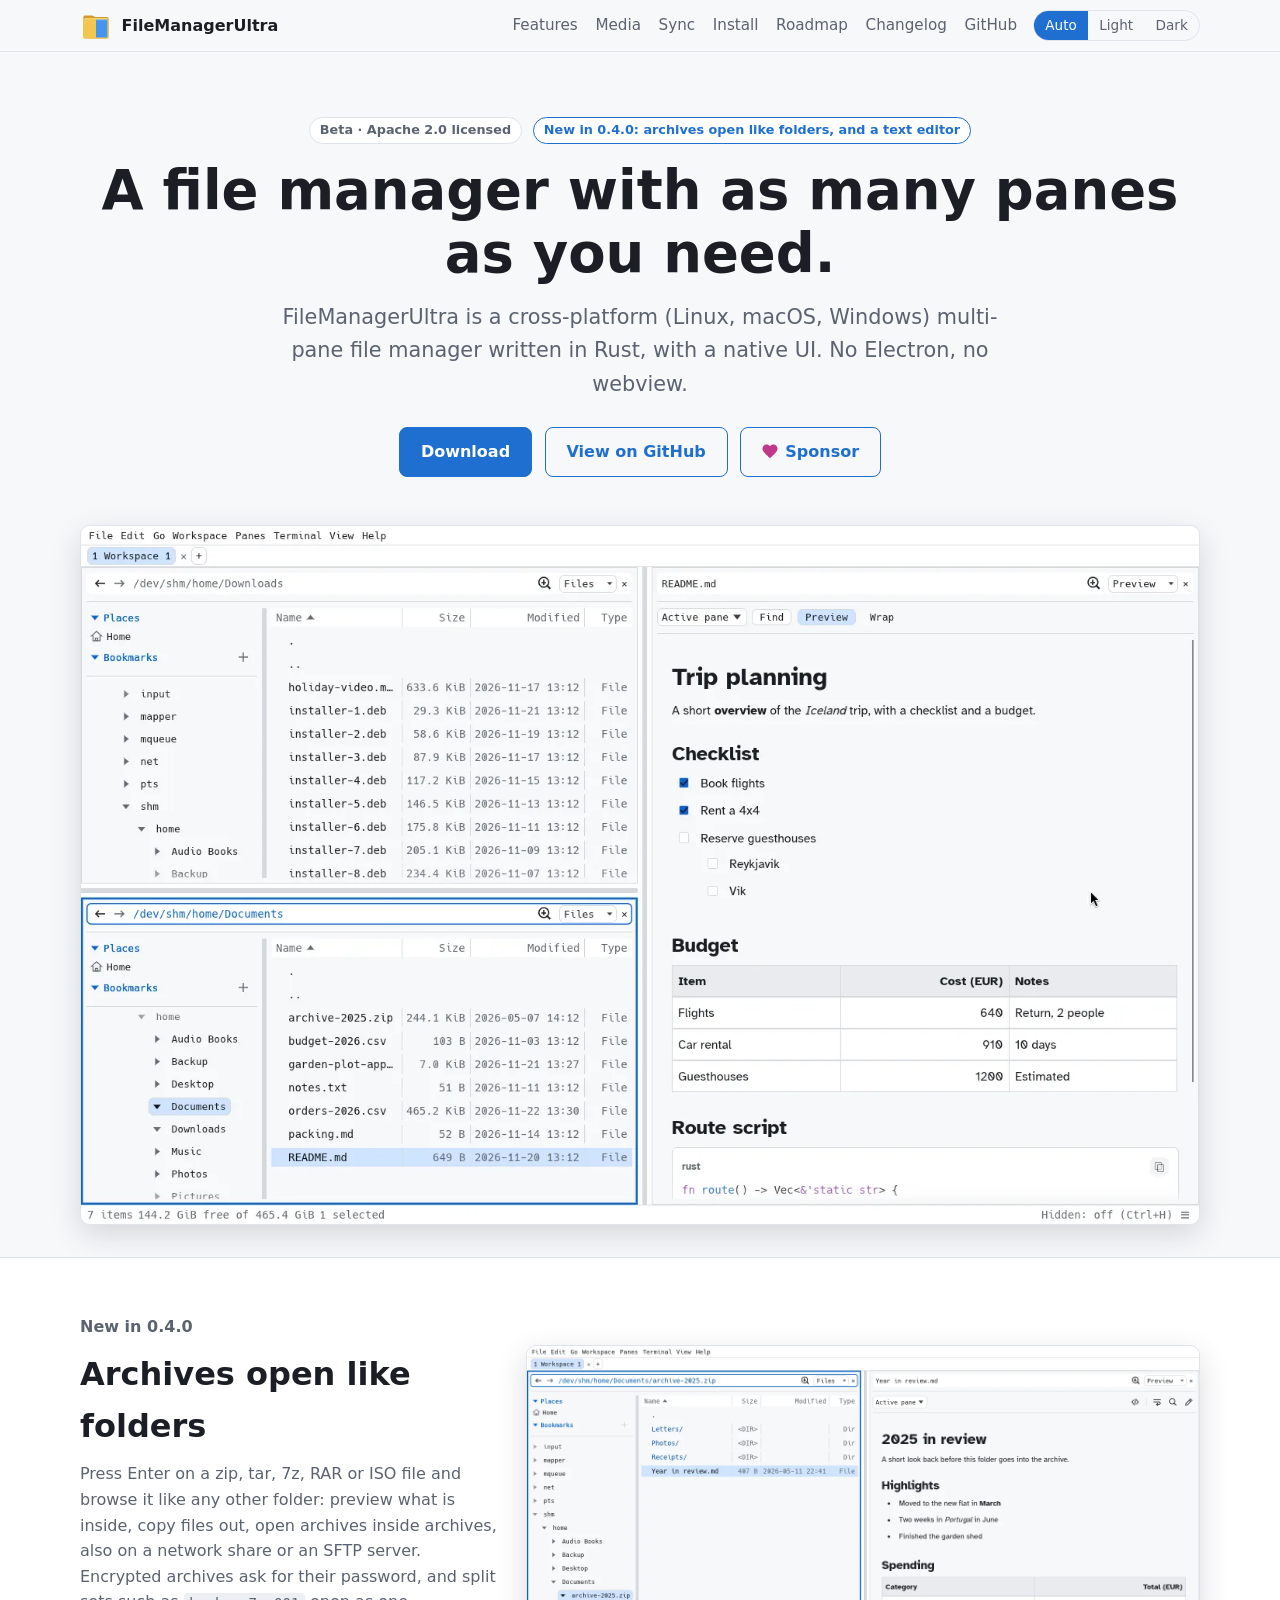
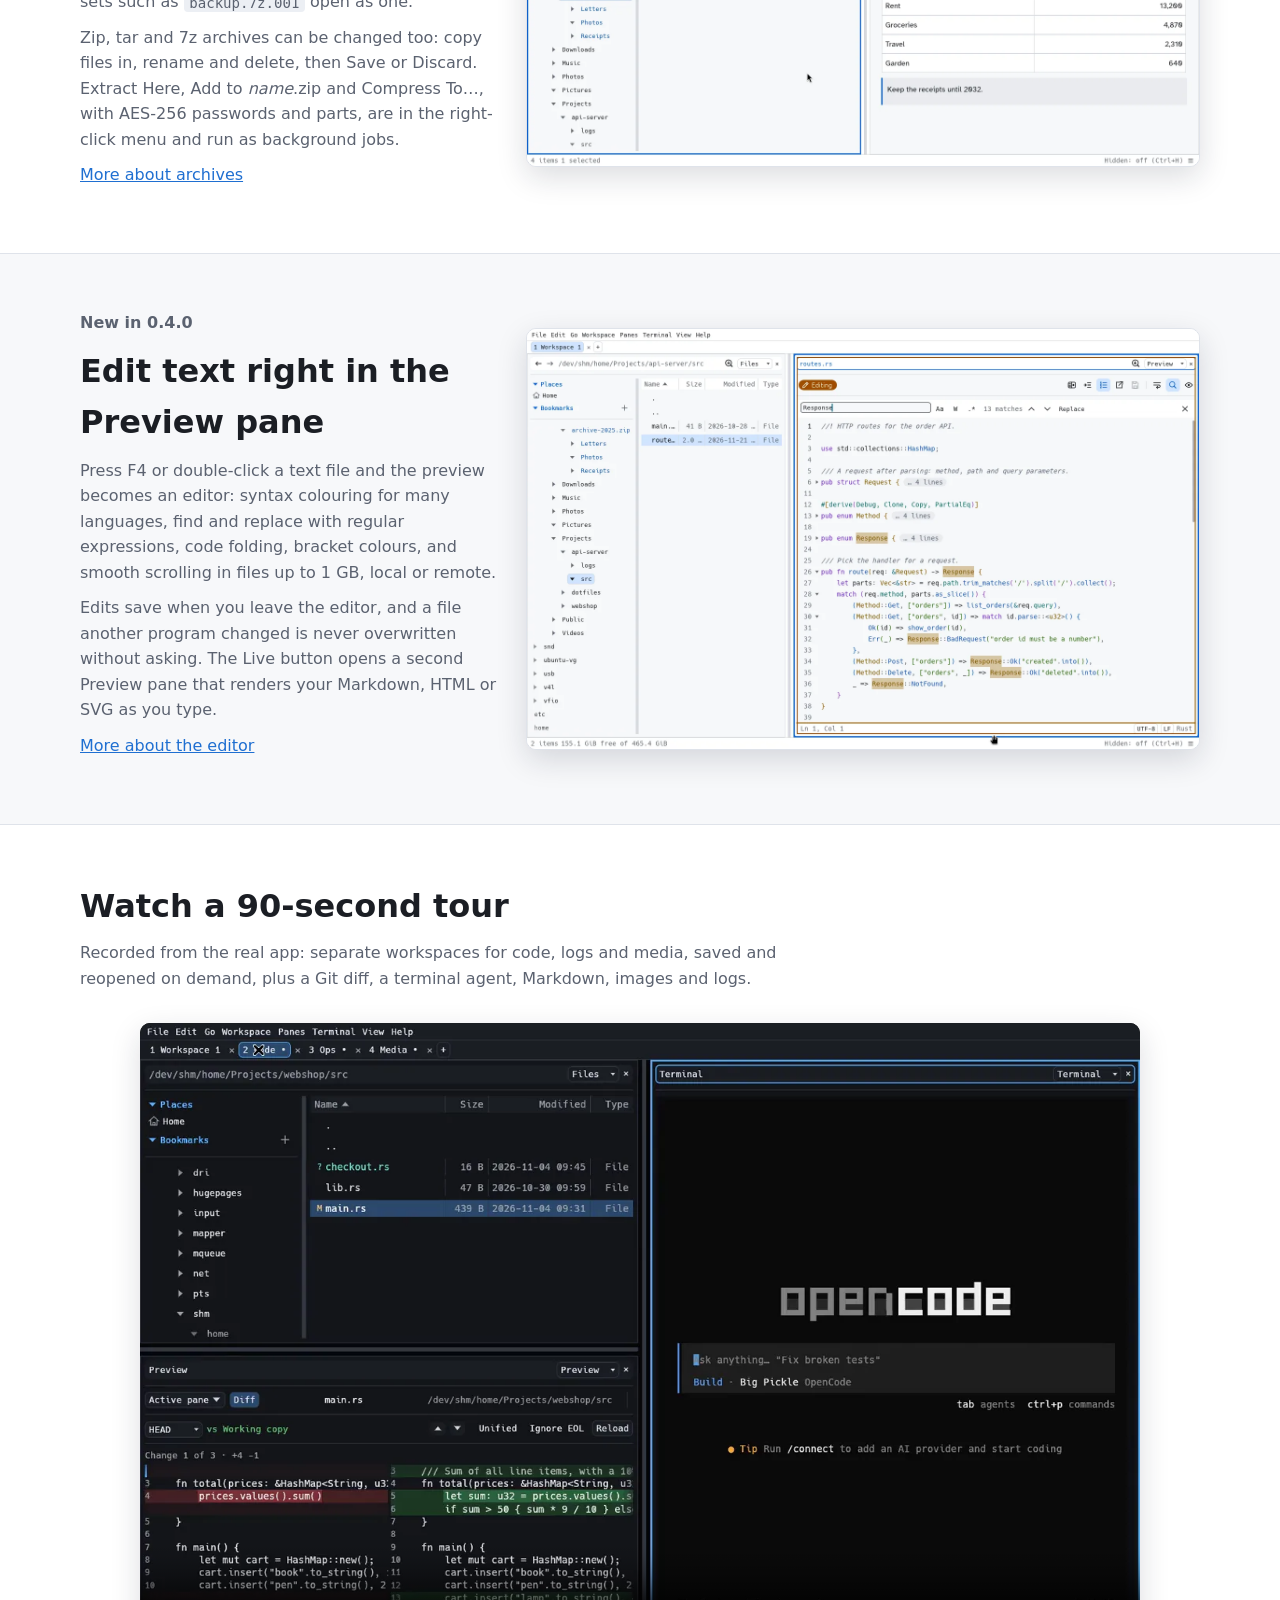
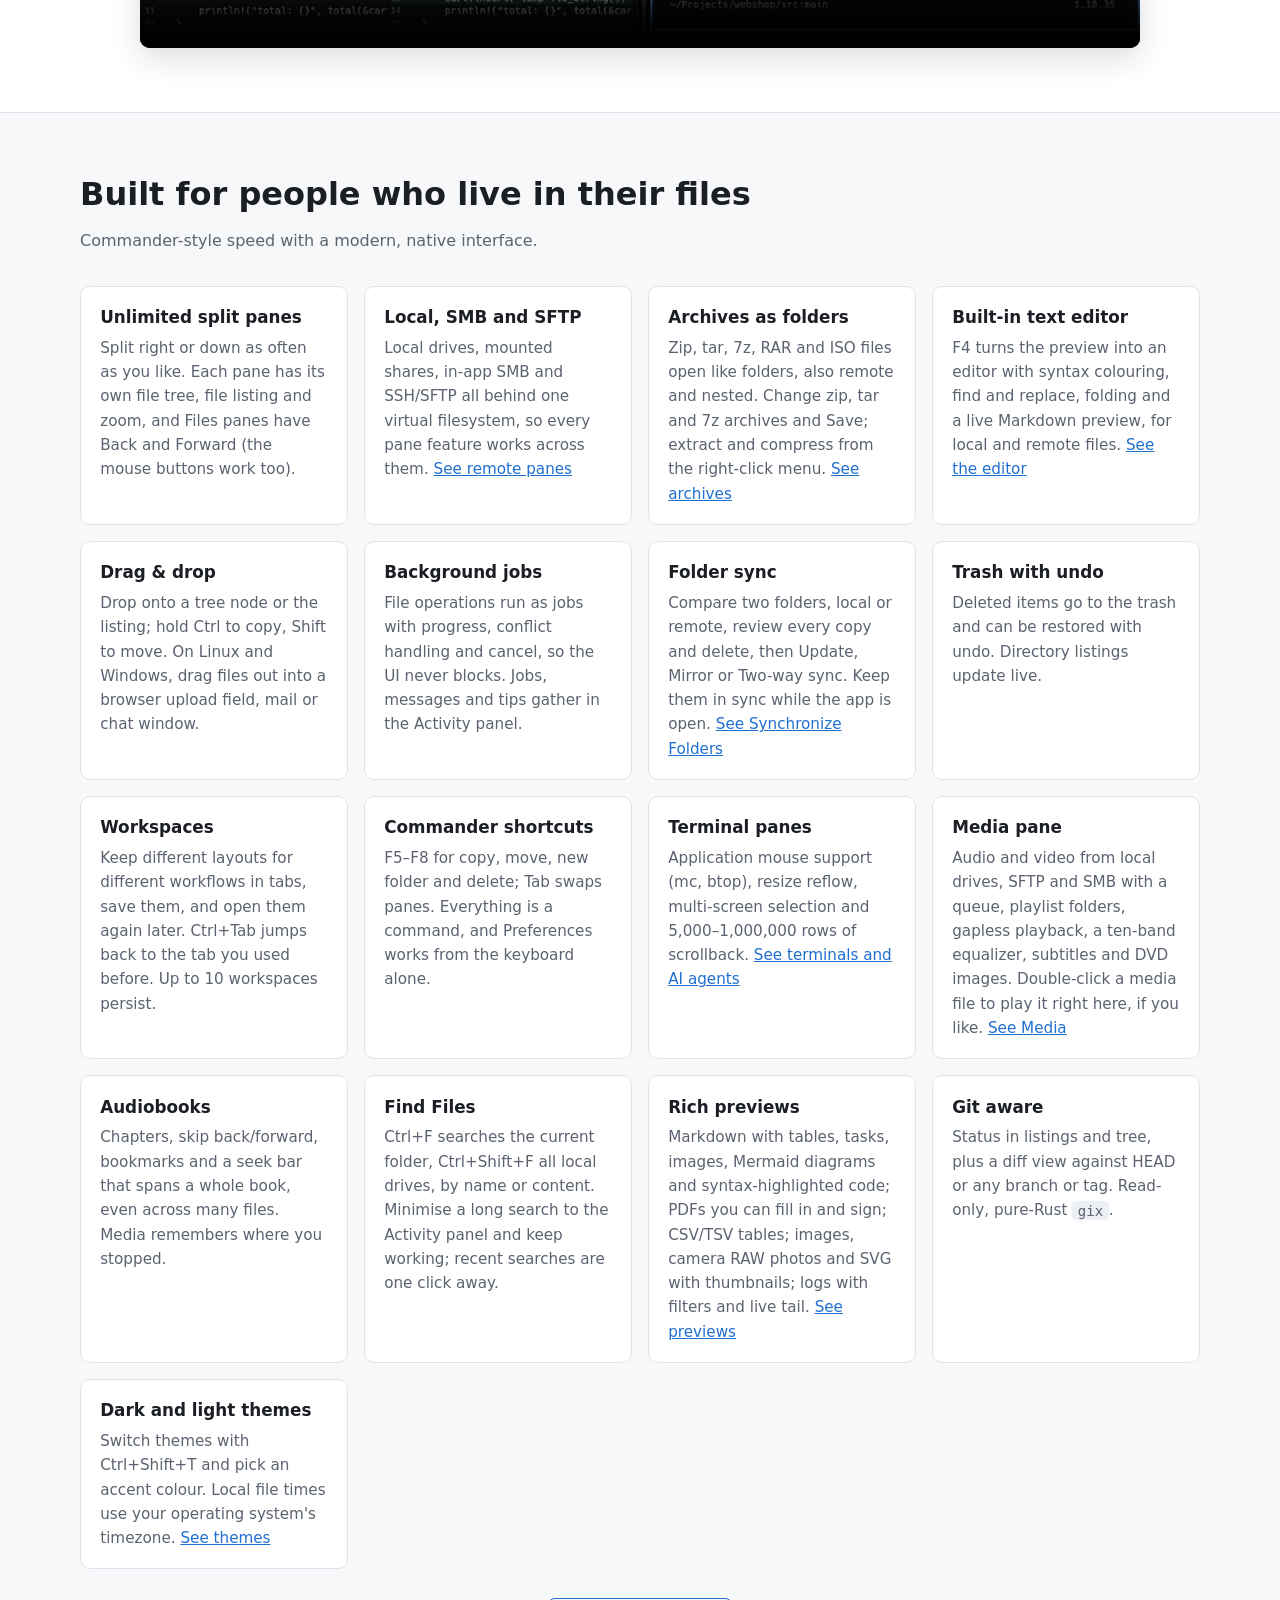
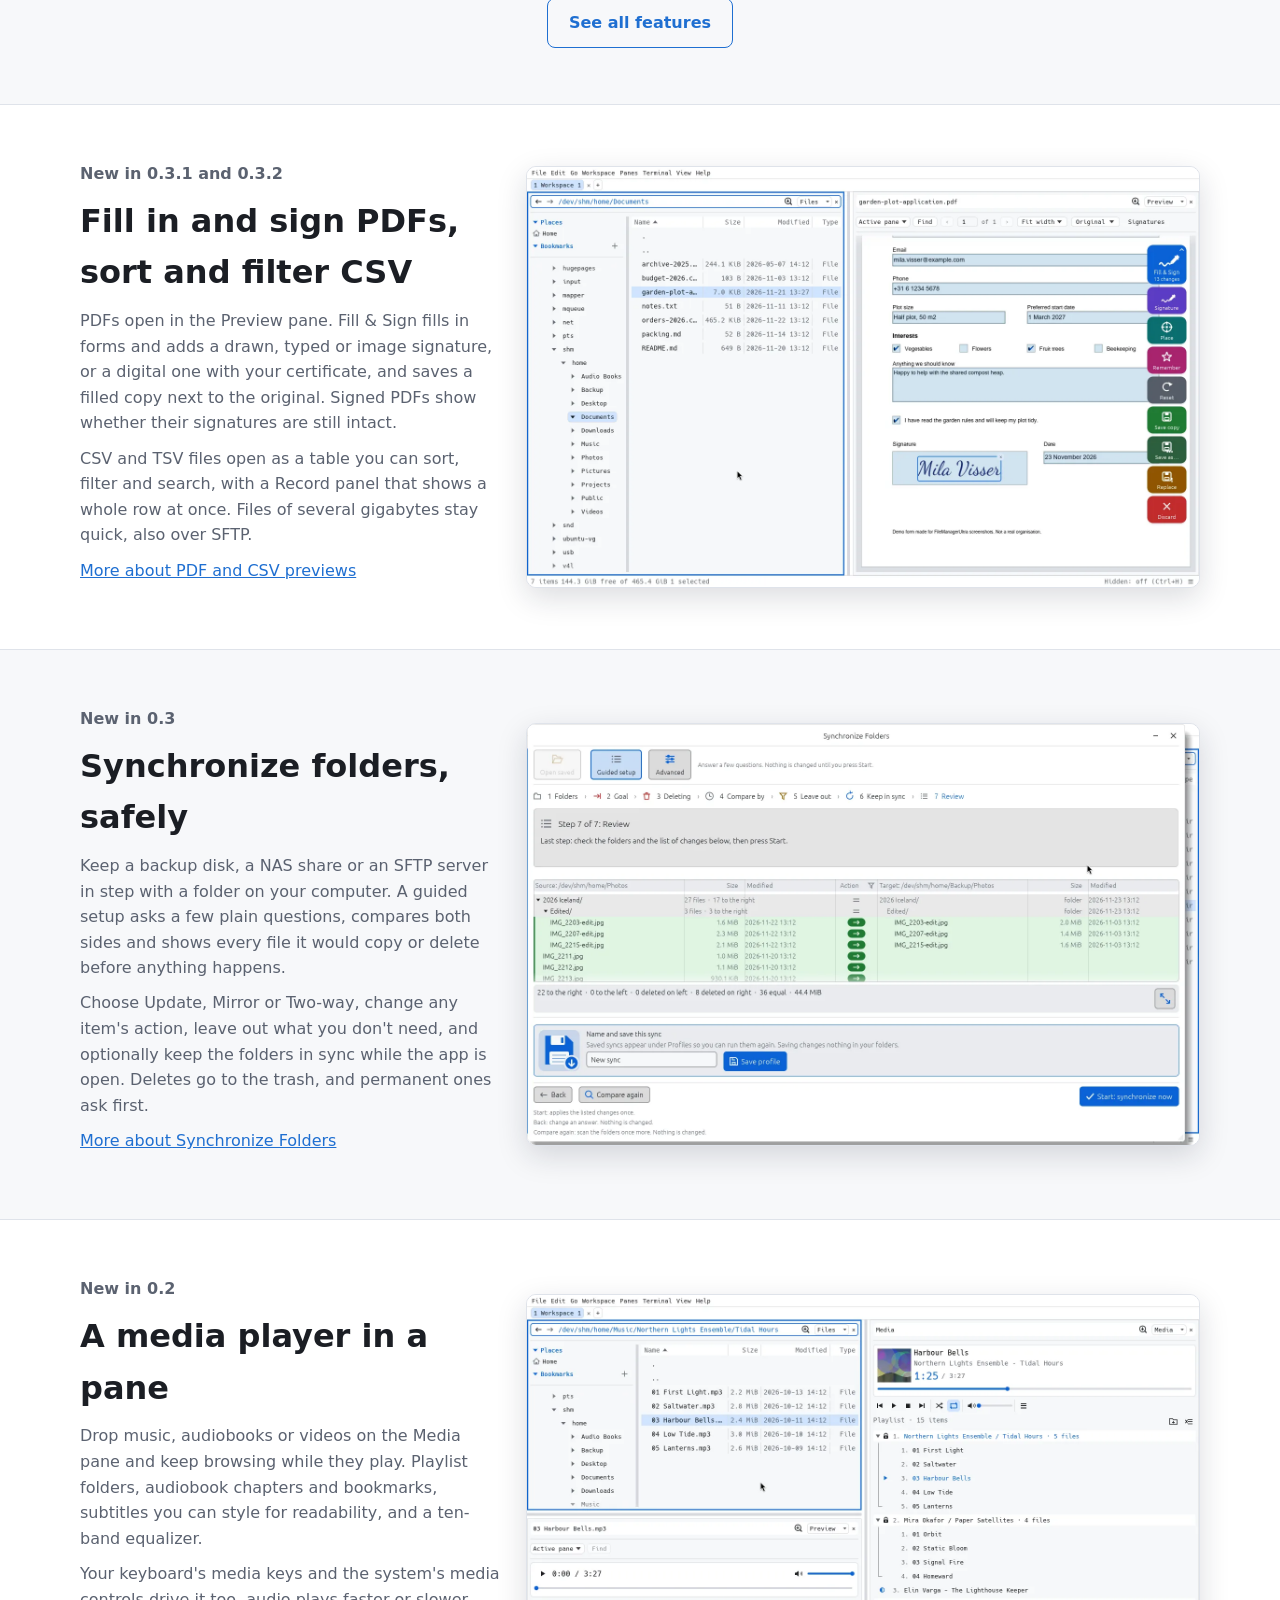
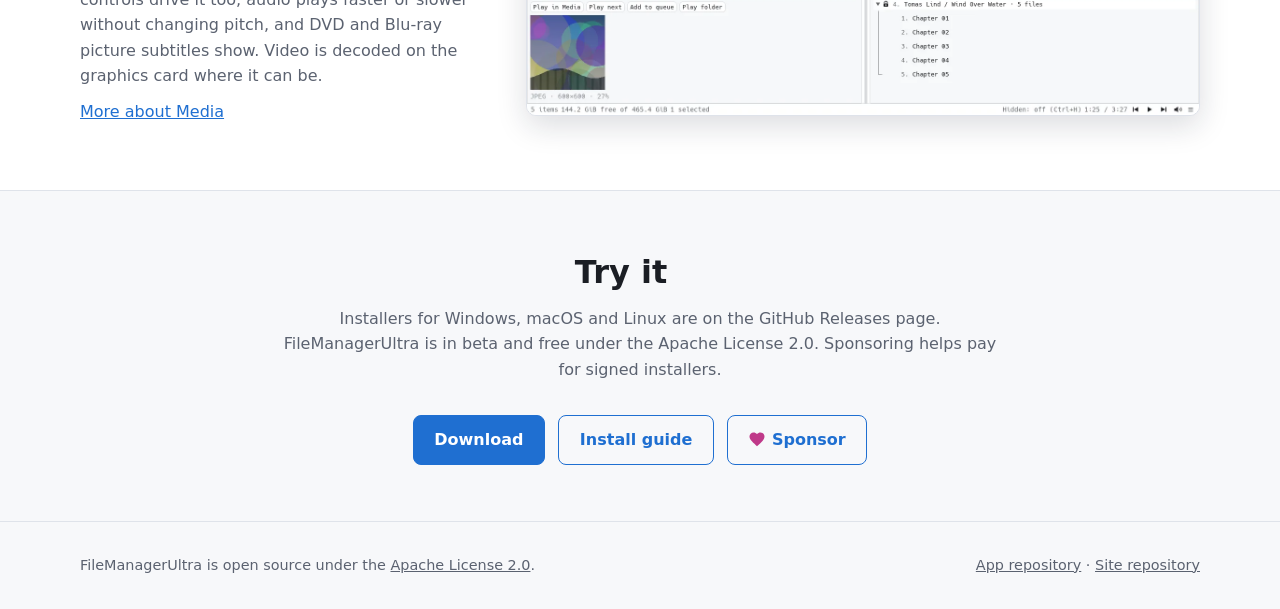
==== commit 35890559: "Site for release 0.4.0 Archives and the built-in editor get the spotlight: a "New in 0.4.0" link in " ====
--- a/index.html
+++ b/index.html
@@ -4,12 +4,12 @@
   <meta charset="utf-8">
   <meta name="viewport" content="width=device-width, initial-scale=1">
   <title>FileManagerUltra – a multi-pane file manager written in Rust</title>
-  <meta name="description" content="FileManagerUltra is a free, open-source multi-pane file manager for Linux, macOS and Windows, written in Rust: split panes, SMB and SFTP, folder sync, terminal panes, a media player, rich previews and Git status.">
+  <meta name="description" content="FileManagerUltra is a free, open-source multi-pane file manager for Linux, macOS and Windows, written in Rust: split panes, SMB and SFTP, archives that open like folders, a built-in text editor, folder sync, terminal panes, a media player, rich previews and Git status.">
   <link rel="canonical" href="https://filemanagerultra.com/">
   <meta property="og:type" content="website">
   <meta property="og:site_name" content="FileManagerUltra">
   <meta property="og:title" content="FileManagerUltra – a multi-pane file manager written in Rust">
-  <meta property="og:description" content="Free, open-source file manager for Linux, macOS and Windows: unlimited split panes, SMB and SFTP, folder sync, terminals, media and previews.">
+  <meta property="og:description" content="Free, open-source file manager for Linux, macOS and Windows: unlimited split panes, SMB and SFTP, archives as folders, a text editor, folder sync, terminals, media and previews.">
   <meta property="og:url" content="https://filemanagerultra.com/">
   <meta property="og:image" content="https://filemanagerultra.com/assets/screens/hero-dark.webp">
   <meta name="twitter:card" content="summary_large_image">
@@ -20,13 +20,13 @@
     "name": "FileManagerUltra",
     "applicationCategory": "UtilitiesApplication",
     "operatingSystem": "Linux, macOS, Windows",
-    "softwareVersion": "0.3.2",
+    "softwareVersion": "0.4.0",
     "license": "https://www.apache.org/licenses/LICENSE-2.0",
     "url": "https://filemanagerultra.com/",
     "downloadUrl": "https://github.com/FileManagerUltra/FileManagerUltra/releases",
     "screenshot": "https://filemanagerultra.com/assets/screens/hero-dark.webp",
     "offers": { "@type": "Offer", "price": "0", "priceCurrency": "USD" },
-    "description": "A cross-platform multi-pane file manager written in Rust with a native UI: unlimited split panes, local, SMB and SFTP folders, folder synchronization, terminal panes, a media player, rich previews and Git status."
+    "description": "A cross-platform multi-pane file manager written in Rust with a native UI: unlimited split panes, local, SMB and SFTP folders, archives that open like folders, a built-in text editor, folder synchronization, terminal panes, a media player, rich previews and Git status."
   }
   </script>
   <meta name="color-scheme" content="light dark">
@@ -71,6 +71,7 @@
     <section class="hero" id="top">
       <div class="wrap">
         <span class="badge">Beta · Apache 2.0 licensed</span>
+        <a class="badge new" href="#archives-teaser">New in 0.4.0: archives open like folders, and a text editor</a>
         <h1>A file manager with as many panes as you need.</h1>
         <p class="lead">FileManagerUltra is a cross-platform (Linux, macOS, Windows) multi-pane file manager written in Rust, with a native UI. No Electron, no webview.</p>
         <div class="cta">
@@ -84,6 +85,46 @@
             <img src="assets/screens/hero-light.webp" width="1440" height="900" alt="FileManagerUltra with two file panes stacked on the left, Downloads above Documents, and a rendered Markdown trip plan in a Preview pane on the right.">
           </picture>
         </figure>
+      </div>
+    </section>
+
+    <section id="archives-teaser" class="alt">
+      <div class="wrap">
+        <div class="feature">
+          <div class="text">
+            <p class="eyebrow">New in 0.4.0</p>
+            <h2><a class="self" href="#archives-teaser">Archives open like folders</a></h2>
+            <p>Press Enter on a zip, tar, 7z, RAR or ISO file and browse it like any other folder: preview what is inside, copy files out, open archives inside archives, also on a network share or an SFTP server. Encrypted archives ask for their password, and split sets such as <code>backup.7z.001</code> open as one.</p>
+            <p>Zip, tar and 7z archives can be changed too: copy files in, rename and delete, then Save or Discard. Extract Here, Add to <em>name</em>.zip and Compress To&hellip;, with AES-256 passwords and parts, are in the right-click menu and run as background jobs.</p>
+            <p><a href="features.html#archives">More about archives</a></p>
+          </div>
+          <figure class="shot">
+            <picture>
+              <source srcset="assets/screens/archive-dark.webp" media="(prefers-color-scheme: dark)">
+              <img src="assets/screens/archive-light.webp" width="1440" height="900" loading="lazy" alt="A Files pane inside archive-2025.zip in the Documents folder: the archive appears in the folder tree as a folder with Letters, Photos and Receipts below it, all in the archive colour. The Preview pane beside it renders Year in review.md from inside the zip, with a highlights list and a spending table.">
+            </picture>
+          </figure>
+        </div>
+      </div>
+    </section>
+
+    <section id="editor-teaser">
+      <div class="wrap">
+        <div class="feature">
+          <div class="text">
+            <p class="eyebrow">New in 0.4.0</p>
+            <h2><a class="self" href="#editor-teaser">Edit text right in the Preview pane</a></h2>
+            <p>Press F4 or double-click a text file and the preview becomes an editor: syntax colouring for many languages, find and replace with regular expressions, code folding, bracket colours, and smooth scrolling in files up to 1 GB, local or remote.</p>
+            <p>Edits save when you leave the editor, and a file another program changed is never overwritten without asking. The Live button opens a second Preview pane that renders your Markdown, HTML or SVG as you type.</p>
+            <p><a href="features.html#editor">More about the editor</a></p>
+          </div>
+          <figure class="shot">
+            <picture>
+              <source srcset="assets/screens/editor-dark.webp" media="(prefers-color-scheme: dark)">
+              <img src="assets/screens/editor-light.webp" width="1440" height="900" loading="lazy" alt="The Preview pane editing routes.rs, framed in orange with an orange Editing badge: line numbers, Rust syntax colouring, three folded blocks showing four lines each, and the find bar searching for Response with 13 matches highlighted.">
+            </picture>
+          </figure>
+        </div>
       </div>
     </section>
 
@@ -109,6 +150,8 @@
         <div class="grid">
           <div class="card"><h3>Unlimited split panes</h3><p>Split right or down as often as you like. Each pane has its own file tree, file listing and zoom, and Files panes have Back and Forward (the mouse buttons work too).</p></div>
           <div class="card"><h3>Local, SMB and SFTP</h3><p>Local drives, mounted shares, in-app SMB and SSH/SFTP all behind one virtual filesystem, so every pane feature works across them. <a href="features.html#remote">See remote panes</a></p></div>
+          <div class="card"><h3>Archives as folders</h3><p>Zip, tar, 7z, RAR and ISO files open like folders, also remote and nested. Change zip, tar and 7z archives and Save; extract and compress from the right-click menu. <a href="features.html#archives">See archives</a></p></div>
+          <div class="card"><h3>Built-in text editor</h3><p>F4 turns the preview into an editor with syntax colouring, find and replace, folding and a live Markdown preview, for local and remote files. <a href="features.html#editor">See the editor</a></p></div>
           <div class="card"><h3>Drag &amp; drop</h3><p>Drop onto a tree node or the listing; hold Ctrl to copy, Shift to move. On Linux and Windows, drag files out into a browser upload field, mail or chat window.</p></div>
           <div class="card"><h3>Background jobs</h3><p>File operations run as jobs with progress, conflict handling and cancel, so the UI never blocks. Jobs, messages and tips gather in the Activity panel.</p></div>
           <div class="card"><h3>Folder sync</h3><p>Compare two folders, local or remote, review every copy and delete, then Update, Mirror or Two-way sync. Keep them in sync while the app is open. <a href="sync.html">See Synchronize Folders</a></p></div>
--- a/assets/style.css
+++ b/assets/style.css
@@ -86,6 +86,8 @@
   background: var(--bg-alt);
   margin-bottom: 1rem;
 }
+a.badge.new { color: var(--accent); border-color: var(--accent); text-decoration: none; margin-left: .4rem; }
+a.badge.new:hover { background: var(--accent); color: var(--accent-text); }
 .cta { display: flex; gap: .8rem; justify-content: center; flex-wrap: wrap; }
 .btn {
   display: inline-block;
@@ -124,6 +126,7 @@
 .card p { margin: 0; color: var(--muted); font-size: .95rem; }
 
 .showcase { display: grid; gap: 3rem; }
+.more-cards { margin-top: 3rem; }
 .feature { display: grid; gap: 1.5rem; align-items: center; grid-template-columns: 1fr 1.6fr; }
 .feature:nth-child(even) { grid-template-columns: 1.6fr 1fr; }
 .feature:nth-child(even) .text { order: 2; }
